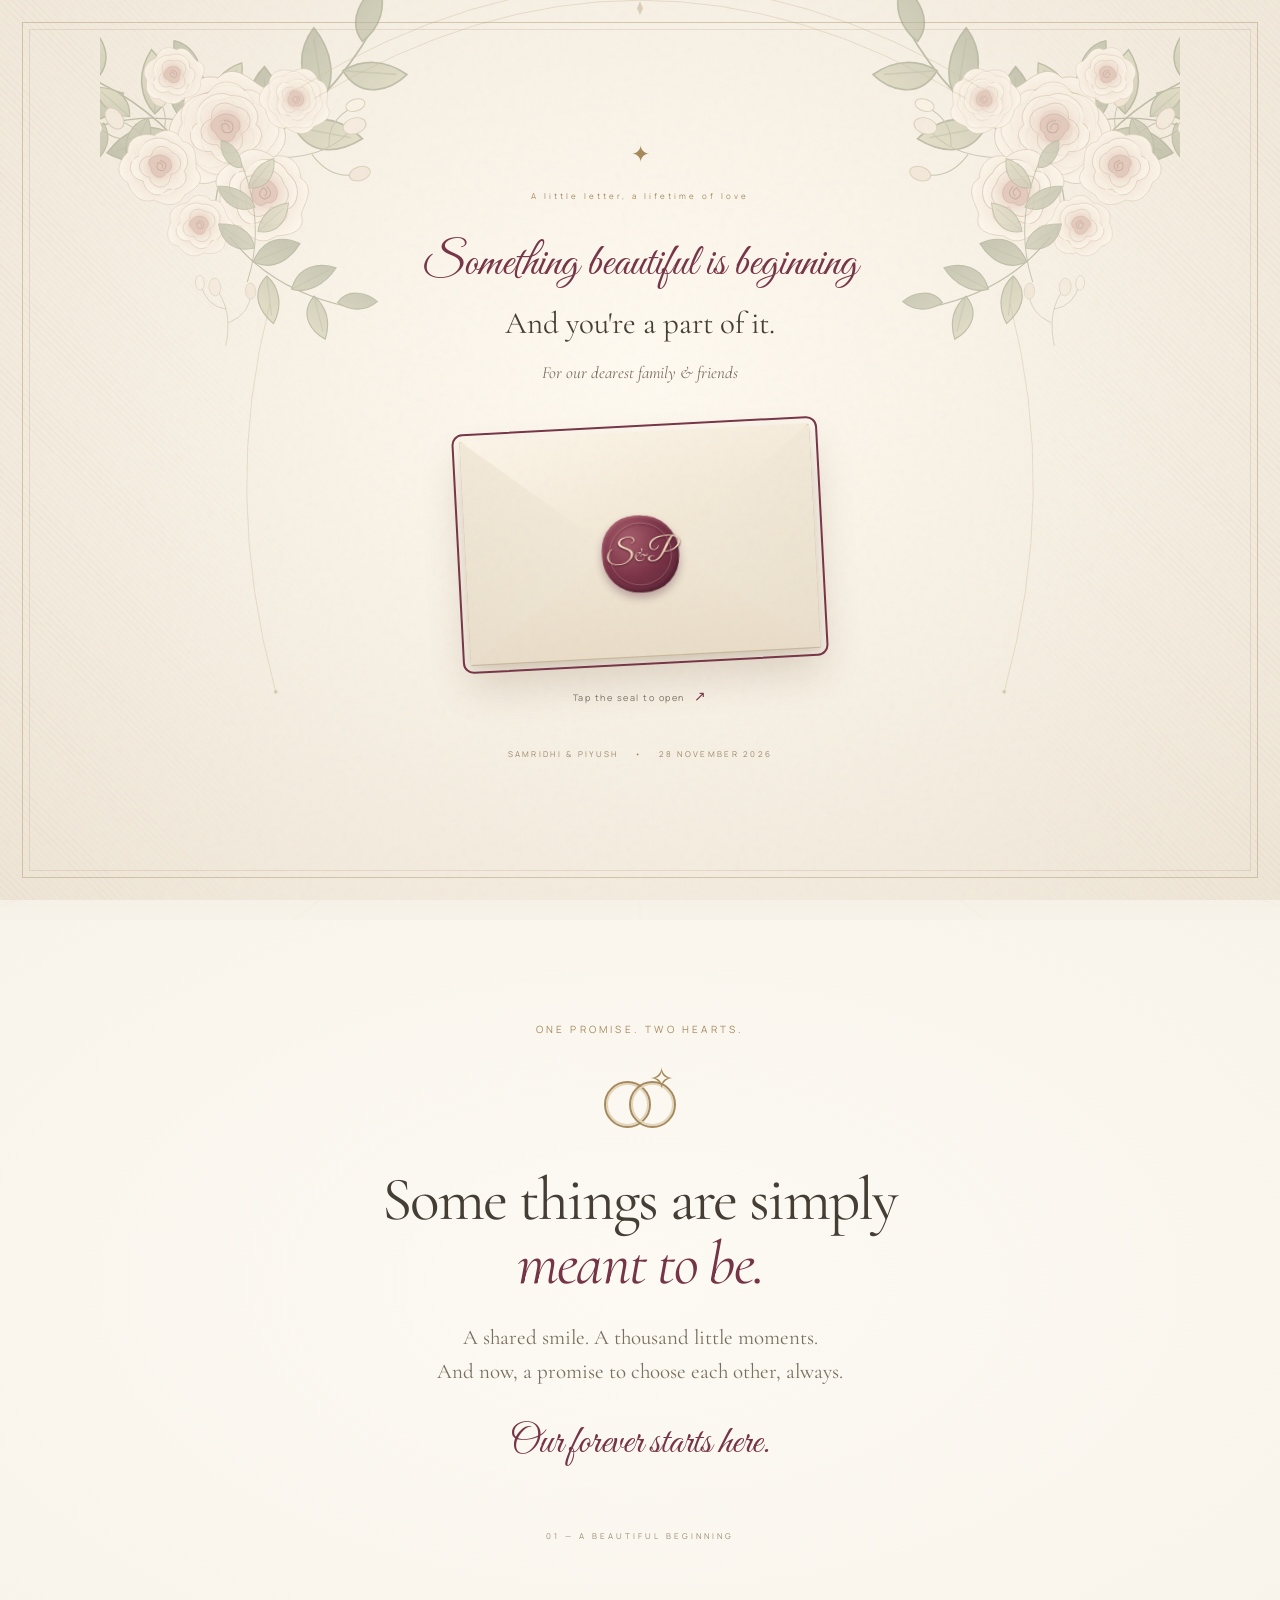
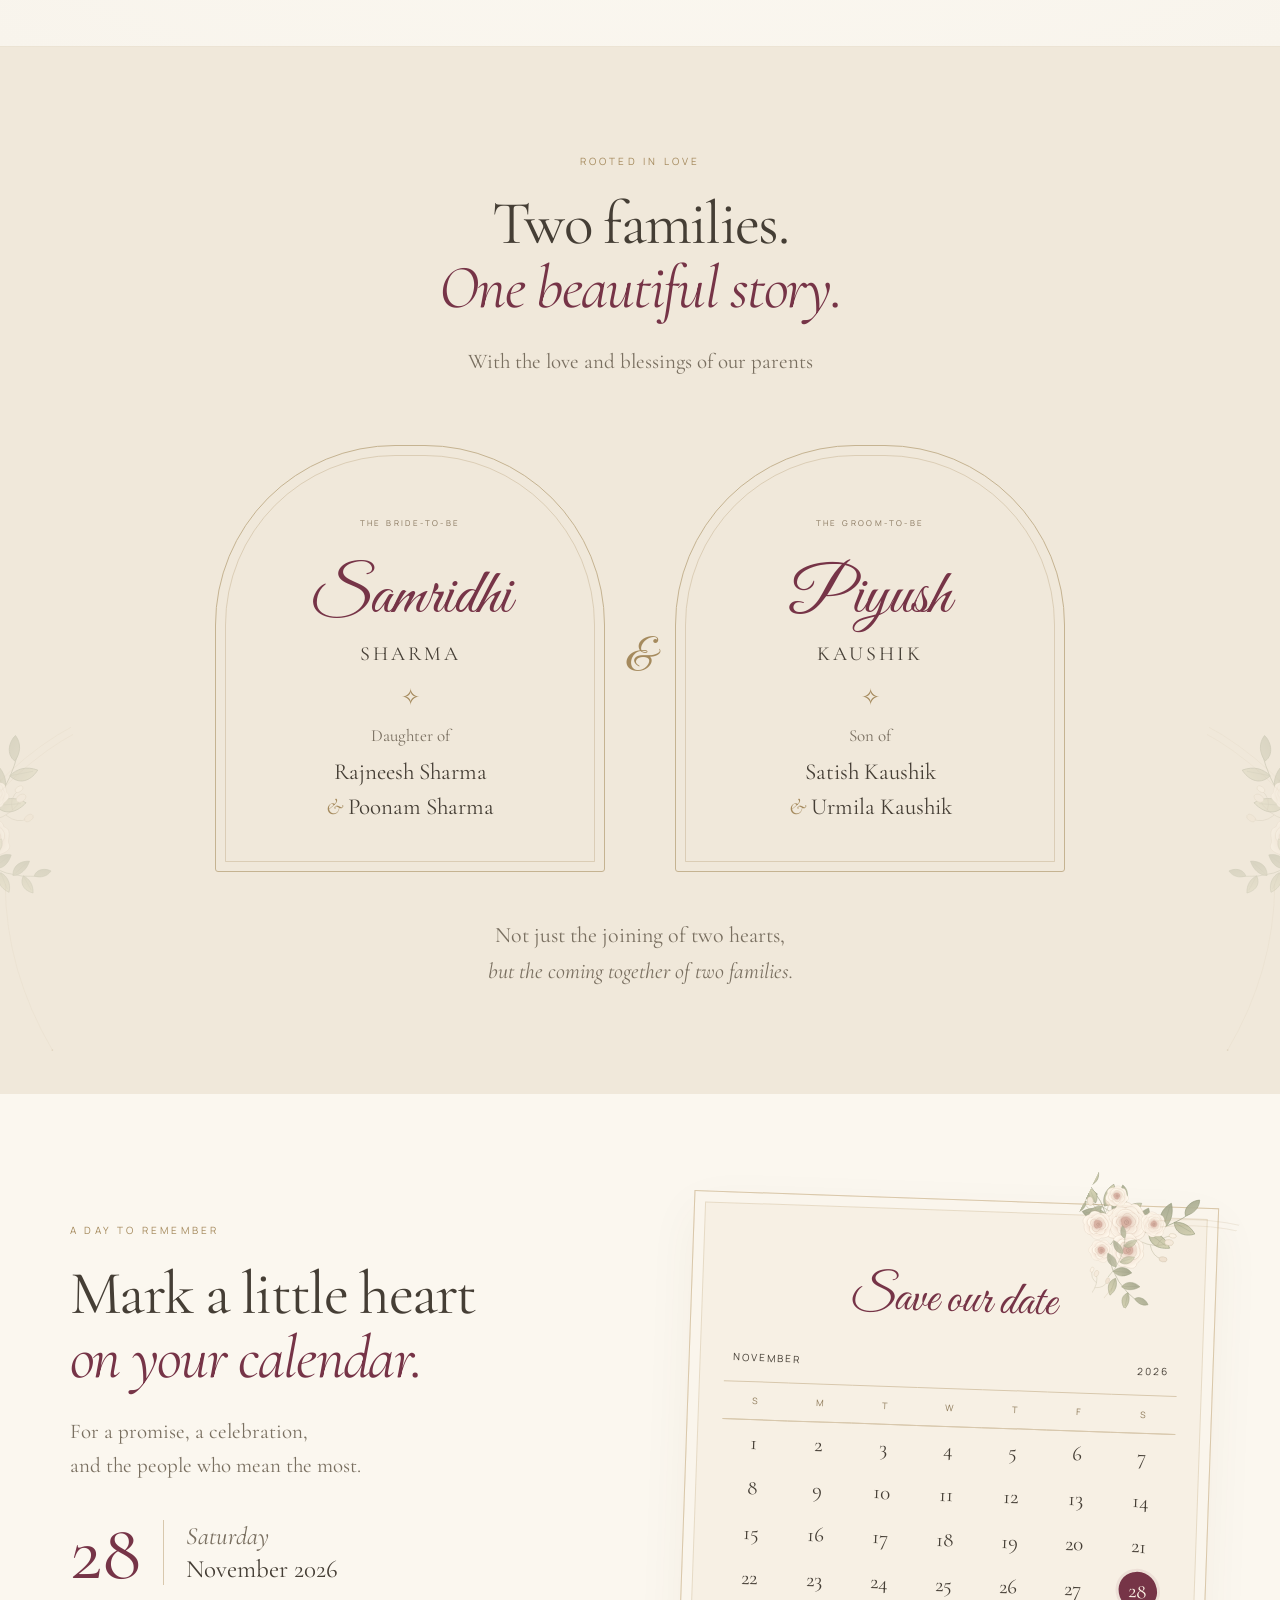
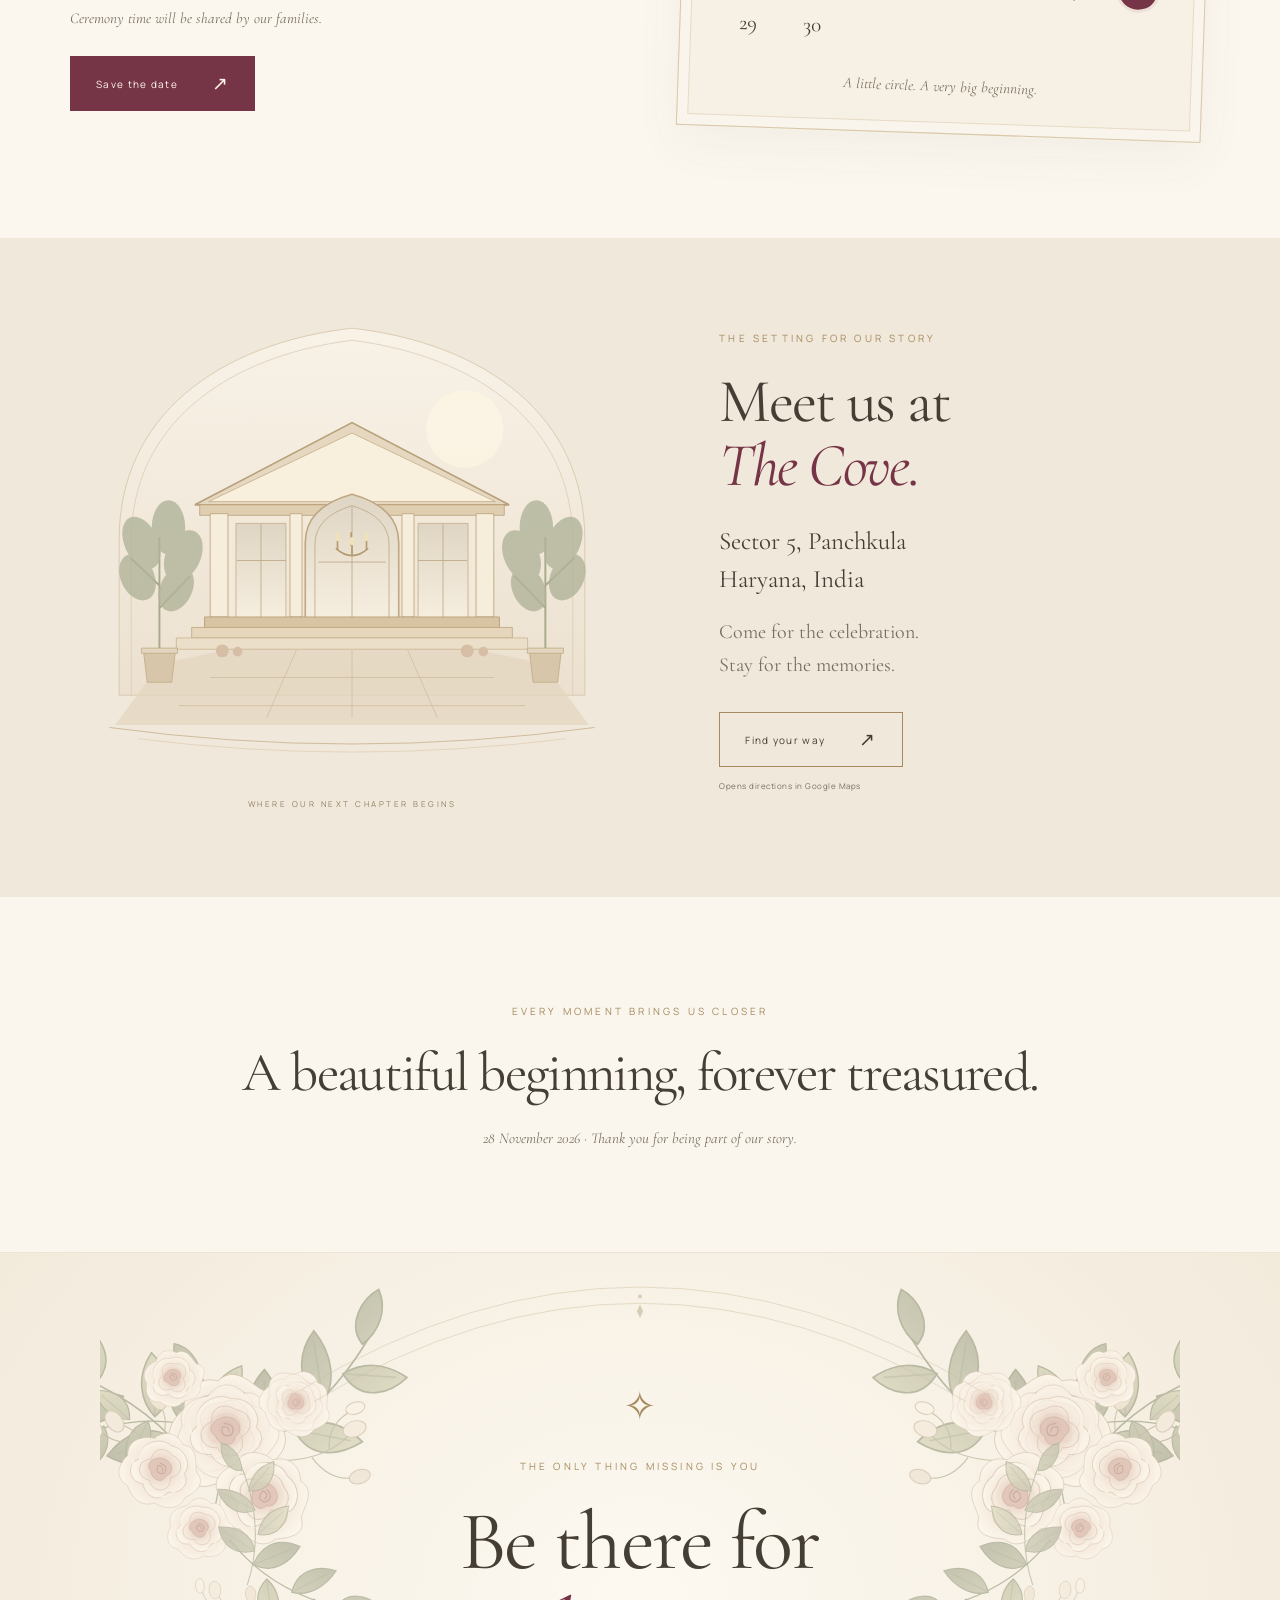
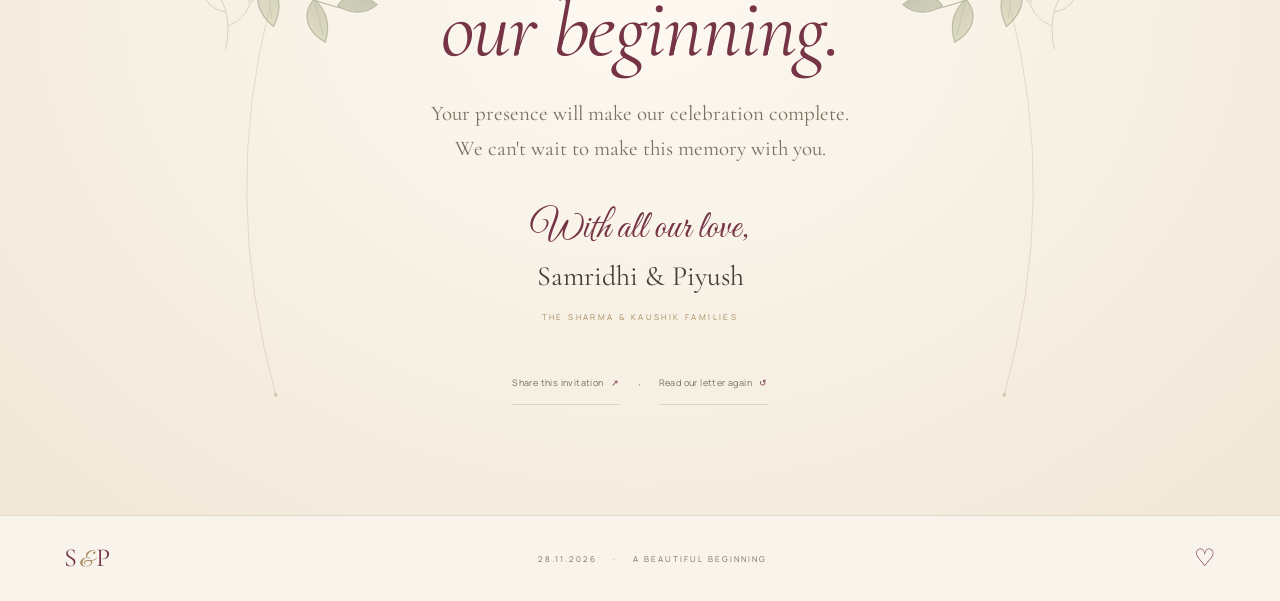
==== index.html @ 6a9bbb66 "Add files via upload" ====
<!doctype html>
<html lang="en">
<head>
  <meta charset="utf-8">
  <meta name="viewport" content="width=device-width, initial-scale=1, viewport-fit=cover">
  <meta name="theme-color" content="#f6f1e8">
  <meta name="description" content="A beautiful beginning. Join Samridhi Sharma and Piyush Kaushik for their engagement on 28 November 2026 at The Cove, Sector 5, Panchkula.">
  <meta property="og:title" content="Samridhi &amp; Piyush | A beautiful beginning">
  <meta property="og:description" content="Together with our families, you're invited to our engagement. 28 November 2026 · The Cove, Panchkula.">
  <meta property="og:type" content="website">
  <title>Samridhi &amp; Piyush — A beautiful beginning</title>
  <link rel="icon" href="assets/monogram.svg" type="image/svg+xml">
  <link rel="preload" href="assets/fonts/cormorant-regular.ttf" as="font" type="font/ttf" crossorigin>
  <link rel="preload" href="assets/fonts/great-vibes.ttf" as="font" type="font/ttf" crossorigin>
  <link rel="stylesheet" href="invitation.css">
  <script src="invitation.js" defer></script>
</head>
<body>
  <a class="skip-link" href="#celebration">Skip to the celebration details</a>

  <!-- Hidden until the script has installed the opening interaction. -->
  <section class="welcome" id="welcome" aria-labelledby="welcome-title" hidden>
    <div class="welcome-border" aria-hidden="true"></div>
    <img class="welcome-flowers" src="assets/florals.svg" alt="" aria-hidden="true">
    <div class="welcome-top"><span class="tiny-star" aria-hidden="true">✦</span><p class="eyebrow">A little letter, a lifetime of love</p></div>
    <div class="welcome-copy">
      <p class="script welcome-script">Something beautiful is beginning</p>
      <h1 id="welcome-title">And you're a part of it.</h1>
      <p class="guest" id="guest">For our dearest family &amp; friends</p>
    </div>
    <button class="envelope" id="open-invitation" aria-label="Break the seal and open Samridhi and Piyush's engagement invitation">
      <span class="envelope-lining" aria-hidden="true"></span>
      <span class="letter" aria-hidden="true"><span class="letter-monogram">S <i>&amp;</i> P</span><span>A BEAUTIFUL BEGINNING</span></span>
      <span class="envelope-fold fold-left" aria-hidden="true"></span>
      <span class="envelope-fold fold-right" aria-hidden="true"></span>
      <span class="envelope-fold fold-bottom" aria-hidden="true"></span>
      <span class="envelope-flap" aria-hidden="true"></span>
      <span class="wax" aria-hidden="true"><span>S<i>&amp;</i>P</span></span>
    </button>
    <p class="open-prompt">Tap the seal to open <span aria-hidden="true">↗</span></p>
    <p class="welcome-bottom">SAMRIDHI &amp; PIYUSH <span>•</span> 28 NOVEMBER 2026</p>
  </section>

  <div id="page">
    <header class="header">
      <a class="monogram" href="#beginning" aria-label="Samridhi and Piyush, back to the beginning">S<span>&amp;</span>P</a>
      <nav aria-label="Invitation"><a href="#families">Our families</a><a href="#celebration">The celebration</a></nav>
      <button class="music-toggle" id="music-toggle" aria-pressed="false" aria-label="Play gentle instrumental music" hidden><span class="music-bars" aria-hidden="true"><i></i><i></i><i></i><i></i></span><span id="music-label">Sound off</span></button>
    </header>

    <main>
      <section class="hero" id="beginning" aria-labelledby="names">
        <div class="hero-art" aria-hidden="true"><img src="assets/courtyard.svg" alt=""><div class="hero-light"></div></div>
        <img class="hero-florals" src="assets/florals.svg" alt="" aria-hidden="true">
        <div class="petals" aria-hidden="true"><i></i><i></i><i></i><i></i><i></i><i></i><i></i><i></i></div>
        <div class="hero-content">
          <p class="eyebrow hero-eyebrow">WITH LOVE. WITH BLESSINGS. WITH YOU.</p>
          <div class="hero-ornament" aria-hidden="true"><span></span>✧<span></span></div>
          <p class="hero-intro">Together with our families,<br>we invite you to celebrate our engagement</p>
          <h1 class="names script" id="names" tabindex="-1"><span>Samridhi</span><i>&amp;</i><span>Piyush</span></h1>
          <p class="hero-promise">The beginning of our always.</p>
          <div class="hero-date"><span>28</span><div>NOVEMBER<br><strong>2026</strong></div></div>
          <p class="hero-location">THE COVE · PANCHKULA</p>
        </div>
        <a class="scroll-cue" href="#our-promise"><span>LET THE STORY UNFOLD</span><i aria-hidden="true">↓</i></a>
        <span class="hero-side-note" aria-hidden="true">AN ENGAGEMENT CELEBRATION</span>
      </section>

      <section class="promise section-pad" id="our-promise" aria-labelledby="promise-title">
        <div class="reveal">
          <p class="eyebrow">ONE PROMISE. TWO HEARTS.</p>
          <div class="rings" aria-hidden="true"><span></span><span></span><i>✧</i></div>
          <h2 id="promise-title">Some things are simply<br><em>meant to be.</em></h2>
          <p class="body-copy">A shared smile. A thousand little moments.<br class="desktop-break"> And now, a promise to choose each other, always.</p>
          <p class="script promise-signature">Our forever starts here.</p>
        </div>
        <span class="section-number" aria-hidden="true">01 — A BEAUTIFUL BEGINNING</span>
      </section>

      <section class="families section-pad" id="families" aria-labelledby="families-title">
        <div class="section-heading reveal"><p class="eyebrow">ROOTED IN LOVE</p><h2 id="families-title">Two families.<br><em>One beautiful story.</em></h2><p class="body-copy">With the love and blessings of our parents</p></div>
        <div class="family-grid">
          <article class="family-card reveal">
            <div class="family-arch" aria-hidden="true"></div>
            <span class="family-caption">THE BRIDE-TO-BE</span>
            <h3><span class="script">Samridhi</span>Sharma</h3>
            <div class="small-ornament" aria-hidden="true">✧</div>
            <p>Daughter of</p>
            <p class="parents">Rajneesh Sharma<br><span>&amp;</span> Poonam Sharma</p>
          </article>
          <div class="family-join script" aria-hidden="true">&amp;</div>
          <article class="family-card reveal">
            <div class="family-arch" aria-hidden="true"></div>
            <span class="family-caption">THE GROOM-TO-BE</span>
            <h3><span class="script">Piyush</span>Kaushik</h3>
            <div class="small-ornament" aria-hidden="true">✧</div>
            <p>Son of</p>
            <p class="parents">Satish Kaushik<br><span>&amp;</span> Urmila Kaushik</p>
          </article>
        </div>
        <p class="family-note reveal">Not just the joining of two hearts,<br><em>but the coming together of two families.</em></p>
      </section>

      <section class="date-section section-pad" id="celebration" aria-labelledby="celebration-title">
        <div class="date-layout">
          <div class="date-copy reveal">
            <p class="eyebrow">A DAY TO REMEMBER</p>
            <h2 id="celebration-title">Mark a little heart<br><em>on your calendar.</em></h2>
            <p class="body-copy">For a promise, a celebration,<br>and the people who mean the most.</p>
            <div class="event-date"><span class="event-day">28</span><div><p>Saturday</p><p>November 2026</p></div></div>
            <p class="time-note">Ceremony time will be shared by our families.</p>
            <a class="button button-dark" href="engagement.ics" download="Samridhi-and-Piyush.ics">Save the date <span aria-hidden="true">↗</span></a>
          </div>
          <div class="calendar-card reveal">
            <div class="calendar-flower" aria-hidden="true"></div>
            <p class="script">Save our date</p>
            <div class="calendar-month"><span>NOVEMBER</span><span>2026</span></div>
            <table class="calendar" aria-label="November 2026. Saturday the 28th is our engagement day.">
              <thead><tr><th scope="col" abbr="Sunday">S</th><th scope="col" abbr="Monday">M</th><th scope="col" abbr="Tuesday">T</th><th scope="col" abbr="Wednesday">W</th><th scope="col" abbr="Thursday">T</th><th scope="col" abbr="Friday">F</th><th scope="col" abbr="Saturday">S</th></tr></thead>
              <tbody>
                <tr><td>1</td><td>2</td><td>3</td><td>4</td><td>5</td><td>6</td><td>7</td></tr>
                <tr><td>8</td><td>9</td><td>10</td><td>11</td><td>12</td><td>13</td><td>14</td></tr>
                <tr><td>15</td><td>16</td><td>17</td><td>18</td><td>19</td><td>20</td><td>21</td></tr>
                <tr><td>22</td><td>23</td><td>24</td><td>25</td><td>26</td><td>27</td><td class="our-day"><span aria-label="28, our engagement">28</span></td></tr>
                <tr><td>29</td><td>30</td><td></td><td></td><td></td><td></td><td></td></tr>
              </tbody>
            </table>
            <p class="calendar-foot">A little circle. A very big beginning.</p>
          </div>
        </div>
      </section>

      <section class="venue-section section-pad" id="venue" aria-labelledby="venue-title">
        <div class="venue-illustration reveal"><img src="assets/venue.svg" alt="Original decorative illustration of a celebration pavilion, not a photograph of The Cove" width="700" height="600" loading="lazy"><span aria-hidden="true">WHERE OUR NEXT CHAPTER BEGINS</span></div>
        <div class="venue-copy reveal"><p class="eyebrow">THE SETTING FOR OUR STORY</p><h2 id="venue-title">Meet us at<br><em>The Cove.</em></h2><p class="venue-address">Sector 5, Panchkula<br>Haryana, India</p><p class="body-copy">Come for the celebration.<br>Stay for the memories.</p><a class="button button-outline" href="https://maps.app.goo.gl/BYGhpzSYVJ5wRxBEA" target="_blank" rel="noopener noreferrer">Find your way <span aria-hidden="true">↗</span></a><p class="map-note">Opens directions in Google Maps</p></div>
      </section>

      <section class="countdown-section section-pad" aria-labelledby="countdown-title">
        <div class="reveal"><p class="eyebrow">EVERY MOMENT BRINGS US CLOSER</p><h2 id="countdown-title">Counting down to <em>always.</em></h2>
          <div class="countdown" id="countdown" aria-label="Countdown to the start of our engagement day in India" hidden><div><strong id="days">00</strong><span>DAYS</span></div><i aria-hidden="true">:</i><div><strong id="hours">00</strong><span>HOURS</span></div><i aria-hidden="true">:</i><div><strong id="minutes">00</strong><span>MINUTES</span></div><i aria-hidden="true">:</i><div><strong id="seconds">00</strong><span>SECONDS</span></div></div>
          <p class="countdown-note" id="countdown-note">28 November 2026 · A date close to our hearts</p>
        </div>
      </section>

      <section class="closing section-pad" aria-labelledby="closing-title">
        <img src="assets/florals.svg" class="closing-florals" alt="" aria-hidden="true" loading="lazy">
        <div class="closing-content reveal"><span class="closing-star" aria-hidden="true">✧</span><p class="eyebrow">THE ONLY THING MISSING IS YOU</p><h2 id="closing-title">Be there for<br><em>our beginning.</em></h2><p class="body-copy">Your presence will make our celebration complete.<br>We can't wait to make this memory with you.</p><p class="script closing-signature">With all our love,</p><p class="closing-names">Samridhi &amp; Piyush</p><p class="closing-families">THE SHARMA &amp; KAUSHIK FAMILIES</p><div class="closing-actions" hidden id="closing-actions"><button class="text-button" id="share">Share this invitation <span aria-hidden="true">↗</span></button><span aria-hidden="true">·</span><button class="text-button" id="replay">Read our letter again <span aria-hidden="true">↺</span></button></div></div>
      </section>
    </main>
    <footer><a class="monogram" href="#beginning" aria-label="Back to the beginning">S<span>&amp;</span>P</a><p>28.11.2026 <span>·</span> A BEAUTIFUL BEGINNING</p><span class="footer-heart" aria-label="Made with love">♡</span></footer>
  </div>
  <div class="toast" id="toast" role="status" aria-live="polite"></div>
  <dialog class="share-dialog" id="share-dialog" aria-labelledby="share-title"><button id="close-share" class="dialog-close" aria-label="Close share dialog">×</button><p class="eyebrow">PASS A LITTLE LOVE ALONG</p><h2 id="share-title">Share our beginning.</h2><p>Copy this invitation's link to share with family and friends.</p><label for="share-url">Invitation link</label><input id="share-url" type="text" readonly><button class="button button-dark" id="copy-link">Copy link <span aria-hidden="true">↗</span></button><p class="share-feedback" id="share-feedback" role="status"></p></dialog>
</body>
</html>
---- invitation.css ----
@font-face{font-family:Cormorant;src:url("assets/fonts/cormorant-regular.ttf") format("truetype");font-weight:400;font-style:normal;font-display:swap}
@font-face{font-family:Cormorant;src:url("assets/fonts/cormorant-italic.ttf") format("truetype");font-weight:400;font-style:italic;font-display:swap}
@font-face{font-family:"Great Vibes";src:url("assets/fonts/great-vibes.ttf") format("truetype");font-weight:400;font-display:swap}
@font-face{font-family:Manrope;src:url("assets/fonts/manrope.ttf") format("truetype");font-weight:400;font-display:swap}
:root{--paper:#f8f4ec;--cream:#f0e8da;--ink:#453e35;--muted:#796f60;--gold:#a58a5d;--line:#d8c8ad;--wine:#763447;--serif:Cormorant,Georgia,serif;--sans:Manrope,Arial,sans-serif;--script:"Great Vibes","Brush Script MT",cursive}
*{box-sizing:border-box}
html{scroll-behavior:smooth;scroll-padding-top:90px}
body{margin:0;color:var(--ink);background:var(--paper);font-family:var(--serif);-webkit-font-smoothing:antialiased}
body::after{content:"";pointer-events:none;position:fixed;z-index:150;inset:0;opacity:.1;background-image:url("data:image/svg+xml,%3Csvg xmlns='http://www.w3.org/2000/svg' viewBox='0 0 160 160'%3E%3Cfilter id='n'%3E%3CfeTurbulence type='fractalNoise' baseFrequency='.8' numOctaves='3' stitchTiles='stitch'/%3E%3C/filter%3E%3Cpath fill='%23786b54' filter='url(%23n)' opacity='.35' d='M0 0h160v160H0z'/%3E%3C/svg%3E")}
[hidden]{display:none!important}
button,a{-webkit-tap-highlight-color:transparent}
button,input{font:inherit}
button{cursor:pointer}
a{color:inherit;text-decoration:none}
button:focus-visible,a:focus-visible,input:focus-visible{outline:2px solid var(--wine);outline-offset:6px}
button:disabled{cursor:wait}
::selection{color:#fff;background:var(--wine)}
.script{font-family:var(--script);font-weight:400}
.eyebrow{font-family:var(--sans);font-size:10px;letter-spacing:3.2px;line-height:1.8;color:var(--gold);font-weight:400}
h1,h2,h3,p{margin:0}
h2{font-weight:400;font-size:clamp(43px,4.8vw,68px);line-height:1.04;letter-spacing:-1.7px}
h2 em{font-weight:400;color:var(--wine)}
.body-copy{font-size:21px;line-height:1.65;color:var(--muted);margin-top:25px}
.section-pad{padding:105px max(28px,calc((100vw - 1140px)/2))}
.section-heading{text-align:center}
.section-heading .eyebrow{margin-bottom:22px}
.skip-link{position:fixed;top:12px;left:16px;z-index:210;padding:14px 20px;background:var(--paper);transform:translateY(-160%);font-family:var(--sans);font-size:13px}
.skip-link:focus{transform:none}
.header{position:absolute;z-index:10;top:0;left:0;width:100%;display:flex;align-items:center;justify-content:space-between;padding:24px 5%;height:94px;border-bottom:1px solid #b9a78026}
.monogram{font-family:var(--serif);font-size:32px;color:var(--wine);white-space:nowrap;line-height:1}
.monogram span{font-family:var(--script);font-size:27px;padding:0 3px;color:var(--gold)}
.header nav{display:flex;gap:34px;font-family:var(--sans);font-size:10px;letter-spacing:1px}
.header nav a{padding:12px 0;transition:color .2s}
.header nav a:hover{color:var(--wine)}
.music-toggle{display:flex;gap:11px;align-items:center;border:1px solid #b6a17b70;border-radius:40px;background:#fbf7ed99;color:var(--ink);padding:12px 16px;font-family:var(--sans);font-size:10px;min-height:44px}
.music-bars{display:flex;align-items:center;gap:3px;height:15px}
.music-bars i{display:block;width:2px;height:5px;background:var(--wine)}
.music-bars i:nth-child(2){height:13px}.music-bars i:nth-child(3){height:9px}.music-bars i:nth-child(4){height:6px}
.music-toggle[aria-pressed=true] .music-bars i{animation:music-bars 1s ease-in-out infinite alternate}
.music-toggle[aria-pressed=true] .music-bars i:nth-child(2){animation-delay:-.4s}.music-toggle[aria-pressed=true] .music-bars i:nth-child(3){animation-delay:-.7s}
.hero{position:relative;isolation:isolate;min-height:920px;height:100svh;overflow:hidden;display:flex;flex-direction:column;align-items:center;justify-content:center;text-align:center;padding:145px 24px 125px;background:#f4ecdf}
.hero-art{position:absolute;inset:0;z-index:-3;will-change:transform;transform:translateY(var(--parallax,0px)) scale(1.04)}
.hero-art>img{width:100%;height:100%;object-fit:cover;object-position:center 48%;opacity:.75}
.hero-light{position:absolute;inset:0;background:radial-gradient(ellipse at 50% 42%,#fcf8ee55 0,transparent 55%),linear-gradient(0deg,#f8f4ec 0,transparent 20%,transparent 85%,#f8f4ec88)}
.hero-florals{position:absolute;z-index:-1;top:105px;left:50%;width:min(1120px,104%);transform:translateX(-50%);pointer-events:none;opacity:.9}
.hero-content{position:relative;z-index:1;width:100%;max-width:620px}
.hero-eyebrow{font-size:9px;letter-spacing:3.7px}
.hero-ornament{display:flex;align-items:center;justify-content:center;gap:16px;margin:22px auto 20px;color:var(--gold);font-size:25px}
.hero-ornament span{width:49px;height:1px;background:linear-gradient(90deg,transparent,var(--gold))}
.hero-ornament span:last-child{transform:rotate(180deg)}
.hero-intro{font-size:20px;line-height:1.5;color:#72634f}
.names{display:flex;flex-direction:column;align-items:center;font-size:clamp(90px,8vw,124px);line-height:.98;color:var(--wine);margin:38px 0 21px;text-shadow:0 2px 15px #fff9e9}
.names span{padding:0 15px}
.names:focus,#celebration-title:focus{outline:none}
.names i{font-family:var(--serif);font-style:italic;font-size:.4em;color:var(--gold);line-height:1;margin:4px 0 8px}
.hero-promise{font-size:22px;font-style:italic;color:#6e6557}
.hero-date{display:flex;align-items:center;justify-content:center;gap:15px;margin-top:28px}
.hero-date>span{font-size:57px;line-height:1;border-right:1px solid #b39c76;padding-right:15px}
.hero-date>div{font-family:var(--sans);font-size:10px;line-height:1.8;letter-spacing:2.7px;text-align:left}
.hero-date strong{font-weight:400;letter-spacing:5px}
.hero-location{font-family:var(--sans);font-size:9px;letter-spacing:3.2px;margin-top:20px;color:#7d705c}
.scroll-cue{position:absolute;bottom:33px;left:50%;transform:translateX(-50%);display:flex;flex-direction:column;align-items:center;gap:13px;white-space:nowrap;padding:8px 20px}
.scroll-cue span{font-family:var(--sans);font-size:8px;letter-spacing:3px}
.scroll-cue i{font-style:normal;font-size:21px;color:var(--gold);animation:drift-down 2s ease-in-out infinite}
.hero-side-note{position:absolute;left:31px;top:50%;writing-mode:vertical-rl;transform:rotate(180deg);font-family:var(--sans);font-size:8px;letter-spacing:4px;color:#96846a}
.petals{position:absolute;inset:0;pointer-events:none;z-index:2;overflow:hidden}
.petals i{position:absolute;width:10px;height:17px;background:linear-gradient(140deg,#f7e8d0,#d2a99677);border-radius:80% 0 80% 20%;left:12%;top:-25px;animation:petal-fall 17s linear infinite;opacity:0}
.petals i:nth-child(2){left:27%;animation-delay:-9s;animation-duration:21s;transform:scale(.6)}
.petals i:nth-child(3){left:45%;animation-delay:-14s;animation-duration:23s}
.petals i:nth-child(4){left:69%;animation-delay:-5s;animation-duration:18s}
.petals i:nth-child(5){left:87%;animation-delay:-12s;animation-duration:22s}
.petals i:nth-child(6){left:6%;animation-delay:-7s;animation-duration:24s}
.petals i:nth-child(7){left:78%;animation-delay:-18s;animation-duration:26s}
.petals i:nth-child(8){left:56%;animation-delay:-3s;animation-duration:20s}
.promise{position:relative;text-align:center;padding-top:100px;padding-bottom:105px;background:radial-gradient(ellipse at center,#fdfaf3,var(--paper));border-bottom:1px solid #d8c8ad66}
.promise .eyebrow{margin-bottom:31px}
.rings{position:relative;width:90px;height:70px;margin:0 auto 29px}
.rings span{position:absolute;width:47px;height:47px;border:2px solid var(--gold);border-radius:50%;left:9px;top:12px;box-shadow:inset 0 0 0 2px #e4d6bd}
.rings span:nth-child(2){left:34px}
.rings i{font-style:normal;font-size:30px;position:absolute;top:-8px;right:11px;color:var(--gold)}
.promise-signature{font-size:40px;color:var(--wine);margin-top:28px}
.section-number{display:block;font-family:var(--sans);font-size:8px;letter-spacing:3px;color:#9c8d75;margin-top:62px}
.families{background:var(--cream);position:relative;overflow:hidden}
.families::before,.families::after{content:"";position:absolute;top:65%;width:180px;height:350px;background:url("assets/florals.svg") no-repeat 0 0/480px;opacity:.35;pointer-events:none}
.families::before{left:-65px;transform:rotate(-15deg)}.families::after{right:-65px;transform:scaleX(-1) rotate(-15deg)}
.family-grid{display:grid;grid-template-columns:1fr 70px 1fr;align-items:center;max-width:850px;margin:66px auto 0}
.family-card{position:relative;text-align:center;padding:66px 18px 48px;min-height:420px}
.family-arch{position:absolute;inset:0;border:1px solid #c5b391;border-radius:180px 180px 3px 3px;pointer-events:none}
.family-arch::after{content:"";position:absolute;inset:9px;border:1px solid #c9b79688;border-radius:170px 170px 0 0}
.family-caption{font-family:var(--sans);font-size:8px;letter-spacing:2.4px;color:#87765d}
.family-card h3{font-size:20px;letter-spacing:3px;font-weight:400;text-transform:uppercase;margin-top:28px;line-height:1.7}
.family-card h3 .script{display:block;text-transform:none;letter-spacing:0;font-size:65px;line-height:1.2;color:var(--wine)}
.small-ornament{font-size:23px;color:var(--gold);margin:13px 0}
.family-card>p{font-size:17px;color:var(--muted)}
.family-card .parents{font-size:23px;line-height:1.5;color:var(--ink);margin-top:9px}
.parents span{color:var(--gold);font-style:italic}
.family-join{text-align:center;font-size:46px;color:var(--gold)}
.family-note{text-align:center;font-size:22px;color:var(--muted);line-height:1.6;margin:46px auto 0}
.date-section{background:#fbf7ef}
.date-layout{display:grid;grid-template-columns:1fr 1fr;gap:90px;align-items:center}
.date-copy .eyebrow{margin-bottom:23px}
.event-date{display:flex;align-items:center;gap:22px;margin-top:29px}
.event-day{font-size:80px;line-height:1;color:var(--wine)}
.event-date>div{border-left:1px solid var(--line);padding-left:22px;font-size:25px;line-height:1.3}
.event-date>div p:first-child{font-style:italic;color:var(--muted)}
.time-note{font-size:15px;font-style:italic;color:var(--muted);margin-top:14px;line-height:1.5}
.button{display:inline-flex;justify-content:space-between;align-items:center;gap:34px;min-height:53px;padding:17px 25px;border:1px solid transparent;font-family:var(--sans);font-size:10px;letter-spacing:1.3px;transition:background .25s,transform .25s,color .25s}
.button span{font-size:19px;line-height:1}
.button:hover{transform:translateY(-3px)}
.button-dark{background:var(--wine);color:#fff6e8}
.button-dark:hover{background:#5b2536}
.date-copy .button{margin-top:27px}
.button-outline{border-color:var(--gold);color:var(--ink);background:transparent}
.button-outline:hover{background:var(--cream)}
.calendar-card{position:relative;padding:50px 35px 38px;background:#f7f0e4;box-shadow:0 18px 50px #5d48210d,inset 0 0 0 10px #faf5ec,inset 0 0 0 11px #d3c0a077;border:1px solid #d9c7a9;transform:rotate(2deg)}
.calendar-card>.script{font-size:48px;text-align:center;color:var(--wine);padding-top:20px}
.calendar-flower{position:absolute;width:150px;height:140px;top:-35px;right:-6px;background:url("assets/florals.svg") no-repeat 0 0/400px;transform:rotate(24deg);pointer-events:none}
.calendar-month{display:flex;justify-content:space-between;padding:27px 8px 17px;font-family:var(--sans);font-size:10px;letter-spacing:2px}
.calendar{width:100%;table-layout:fixed;border-collapse:collapse;text-align:center}
.calendar thead{border-top:1px solid var(--line);border-bottom:1px solid var(--line)}
.calendar th{padding:12px 0;font-family:var(--sans);font-size:9px;color:#8e7a59;font-weight:400}
.calendar td{height:45px;font-size:21px;padding:0}
.our-day{position:relative;color:#fff6e8}
.our-day span{position:relative;z-index:1;display:inline-flex;align-items:center;justify-content:center;width:39px;height:39px}
.our-day::before{content:"";position:absolute;width:38px;height:38px;background:var(--wine);top:50%;left:50%;transform:translate(-50%,-50%) rotate(-12deg);border-radius:46% 52% 45% 51%;box-shadow:0 0 0 3px #76344715}
.calendar-foot{text-align:center;font-size:15px;font-style:italic;color:var(--muted);margin-top:25px}
.venue-section{display:grid;grid-template-columns:1.15fr 1fr;align-items:center;gap:85px;background:var(--cream);padding-top:70px;padding-bottom:85px}
.venue-illustration{text-align:center}
.venue-illustration img{display:block;width:100%;height:auto}
.venue-illustration>span{font-family:var(--sans);font-size:8px;letter-spacing:2.5px;color:#928065}
.venue-copy .eyebrow{margin-bottom:23px}
.venue-address{font-size:25px;line-height:1.5;margin-top:25px}
.venue-copy .body-copy{font-size:20px;margin-top:18px}
.venue-copy .button{margin-top:30px}
.map-note{font-family:var(--sans);font-size:8px;letter-spacing:.5px;color:var(--muted);margin-top:13px}
.countdown-section{text-align:center;background:#faf6ee;border-bottom:1px solid #d8c8ad66}
.countdown-section .eyebrow{margin-bottom:24px}
.countdown-section h2{font-size:clamp(40px,4.3vw,60px)}
.countdown{display:flex;gap:26px;justify-content:center;align-items:center;margin-top:42px}
.countdown>div{min-width:88px}
.countdown strong{display:block;font-size:66px;font-weight:400;font-variant-numeric:tabular-nums;line-height:1.15;color:var(--wine)}
.countdown>div>span{display:block;font-family:var(--sans);font-size:8px;letter-spacing:2px;margin-top:10px;color:#968365}
.countdown>i{font-size:30px;font-style:normal;color:#c2ae8c;margin-bottom:15px}
.countdown-note{font-size:15px;color:var(--muted);font-style:italic;margin-top:28px}
.closing{position:relative;isolation:isolate;overflow:hidden;text-align:center;padding-top:130px;padding-bottom:110px;min-height:790px;display:flex;align-items:center;justify-content:center;background:radial-gradient(ellipse at 50% 40%,#fdf9f1,#f0e7d7)}
.closing-florals{position:absolute;width:1080px;max-width:none;top:10px;left:50%;transform:translateX(-50%);z-index:-1;opacity:.65}
.closing-content{max-width:660px}
.closing-star{font-size:40px;display:block;color:var(--gold);margin-bottom:26px}
.closing .eyebrow{margin-bottom:24px}
.closing h2{font-size:clamp(55px,6.5vw,88px)}
.closing .body-copy{font-size:21px}
.closing-signature{font-size:38px;color:var(--wine);margin-top:38px}
.closing-names{font-size:28px;margin-top:7px}
.closing-families{font-family:var(--sans);font-size:8px;letter-spacing:2.4px;color:var(--gold);margin-top:18px}
.closing-actions{display:flex;justify-content:center;gap:18px;align-items:center;margin-top:39px;color:var(--gold)}
.text-button{border:0;border-bottom:1px solid #b39c7655;background:none;color:var(--muted);padding:10px 0;font-family:var(--sans);font-size:9px;letter-spacing:.4px;min-height:44px}
.text-button span{color:var(--wine);margin-left:5px}
.text-button:hover{color:var(--wine);border-color:var(--wine)}
footer{display:flex;align-items:center;justify-content:space-between;padding:28px 5%;border-top:1px solid #d8c8ad99;background:var(--paper)}
footer .monogram{font-size:26px}footer .monogram span{font-size:22px}
footer p{font-family:var(--sans);font-size:8px;letter-spacing:2px;color:var(--muted)}
footer p span{padding:0 12px;color:var(--gold)}
.footer-heart{color:var(--wine);font-size:24px}
.enhanced .reveal{opacity:0;transform:translateY(25px);transition:opacity 1s ease,transform 1s cubic-bezier(.2,.65,.25,1)}
.enhanced .reveal.visible{opacity:1;transform:none}
.enhanced .calendar-card.visible{transform:rotate(2deg)}
.enhanced .family-card:last-child{transition-delay:.13s}
body.sealed{overflow:hidden}
.welcome{position:fixed;z-index:100;inset:0;background:radial-gradient(ellipse at 50% 40%,#fffaf1,#eee5d6);display:flex;flex-direction:column;align-items:center;justify-content:center;padding:45px 24px;overflow:hidden;text-align:center;transition:opacity 1.1s ease,visibility 1.1s}
.welcome::before{content:"";position:absolute;inset:0;opacity:.14;background-image:repeating-linear-gradient(45deg,transparent,transparent 4px,#d5c7b2 4px,#d5c7b2 5px);mask-image:linear-gradient(90deg,#000,transparent 25%,transparent 75%,#000);pointer-events:none}
.welcome-border{position:absolute;inset:22px;border:1px solid #b9a17b88;pointer-events:none}
.welcome-border::after{content:"";position:absolute;inset:6px;border:1px solid #b9a17b44}
.welcome-flowers{position:absolute;pointer-events:none;width:1080px;left:50%;top:-40px;transform:translateX(-50%);opacity:.6}
.welcome-top{position:relative;margin-bottom:32px}
.tiny-star{display:block;font-size:23px;color:var(--gold);margin-bottom:20px}
.welcome-top .eyebrow{font-size:8px;letter-spacing:3px}
.welcome-copy{position:relative}
.welcome-script{font-size:45px;color:var(--wine)}
.welcome h1{font-size:31px;font-weight:400;line-height:1.3;margin-top:11px}
.guest{font-size:17px;font-style:italic;color:var(--muted);margin-top:19px;max-width:600px;overflow-wrap:anywhere}
.envelope{position:relative;flex-shrink:0;width:350px;height:224px;margin-top:50px;background:#e4d8c3;border:0;border-radius:3px;box-shadow:0 21px 42px #674c2633,0 3px 4px #674c2612;perspective:1200px;isolation:isolate;transform:rotate(-3deg);transition:transform .5s}
.envelope:hover{transform:rotate(-1deg) translateY(-5px)}
.envelope-lining{position:absolute;inset:0;border:1px solid #c9b89c;background:repeating-linear-gradient(45deg,#e1d2b9,#e1d2b9 1px,#e7dbc6 1px,#e7dbc6 8px)}
.letter{position:absolute;inset:12px 16px 3px;background:#fff9ee;border:1px solid #c7af86;display:flex;flex-direction:column;justify-content:center;align-items:center;gap:17px;color:var(--gold);font-family:var(--sans);font-size:7px;letter-spacing:2px;z-index:1;transition:transform 1s .65s ease}
.letter::after{content:"";position:absolute;inset:8px;border:1px solid #cbb79380}
.letter-monogram{font-family:var(--serif);font-size:45px;color:var(--wine);letter-spacing:1px}
.letter-monogram i{font-family:var(--script);font-size:31px;color:var(--gold)}
.envelope-fold{position:absolute;inset:0;z-index:2;pointer-events:none}
.fold-left{background:linear-gradient(30deg,#e9decb,#fbf3e5);clip-path:polygon(0 0,56% 57%,0 100%)}
.fold-right{background:linear-gradient(-30deg,#e9decb,#fbf3e5);clip-path:polygon(100% 0,44% 57%,100% 100%)}
.fold-bottom{background:linear-gradient(0deg,#e9ddc8,#f9f1e2);clip-path:polygon(0 100%,50% 42%,100% 100%);border-bottom:1px solid #c9b89c}
.envelope-flap{position:absolute;inset:-1px 0 0;z-index:4;background:linear-gradient(165deg,#fcf5e8,#e6d8c0);clip-path:polygon(0 0,100% 0,50% 62%);transform-origin:top;transition:transform 1s .15s,filter 1s;filter:drop-shadow(0 3px 2px #7b603833);backface-visibility:visible}
.wax{position:absolute;z-index:5;left:50%;top:54%;transform:translate(-50%,-50%);width:77px;height:77px;display:grid;place-items:center;border-radius:44% 49% 46% 48%;background:radial-gradient(ellipse at 35% 30%,#a65c6a,#793246 50%,#572335);box-shadow:0 5px 9px #4d1f3855,inset 1px 2px 3px #c77b8580,inset -2px -3px 3px #42172680;transition:opacity .3s,transform .5s}
.wax::before{content:"";position:absolute;inset:7px;border-radius:50%;border:1px solid #d99b9a65;box-shadow:0 1px 1px #350d1b55,inset 0 1px 2px #350d1b55}
.wax>span{font-family:var(--script);font-size:30px;color:#f0d9ba;text-shadow:0 1px 2px #4b152c}
.wax i{font-family:var(--serif);font-size:19px}
.open-prompt{font-family:var(--sans);font-size:9px;letter-spacing:1.5px;color:var(--muted);margin-top:29px;position:relative}
.open-prompt span{color:var(--wine);font-size:14px;margin-left:6px}
.welcome-bottom{position:relative;font-family:var(--sans);font-size:8px;letter-spacing:2.3px;color:#9b886b;margin-top:43px}
.welcome-bottom span{padding:0 12px}
.welcome.opening .envelope{transform:rotate(0)}
.welcome.opening .wax{opacity:0;transform:translate(-50%,-50%) scale(1.3)}
.welcome.opening .envelope-flap{transform:rotateX(180deg);filter:none}
.welcome.opening .letter{transform:translateY(-100px)}
.welcome.departing{opacity:0;visibility:hidden;pointer-events:none}
.toast{position:fixed;z-index:200;left:50%;bottom:26px;transform:translate(-50%,20px);background:#513946;color:#fff4e6;border:1px solid #b49280;padding:15px 23px;font-family:var(--sans);font-size:12px;opacity:0;pointer-events:none;transition:opacity .3s,transform .3s;max-width:calc(100% - 32px);text-align:center;line-height:1.6}
.toast.show{opacity:1;transform:translate(-50%,0)}
.share-dialog{color:var(--ink);background:var(--paper);border:1px solid var(--line);padding:48px 32px 30px;max-width:450px;width:calc(100% - 32px);box-shadow:0 20px 80px #38272c33}
.share-dialog::backdrop{background:#392b3166;backdrop-filter:blur(4px)}
.share-dialog h2{font-size:38px;letter-spacing:-.8px;margin:18px 0}
.share-dialog>p:not(.eyebrow){font-size:18px;line-height:1.5;color:var(--muted)}
.share-dialog label{display:block;margin-top:22px;font-family:var(--sans);font-size:10px;color:var(--muted)}
.share-dialog input{width:100%;padding:12px;border:1px solid var(--line);background:#fffaf3;font-family:var(--sans);font-size:12px;color:var(--ink);margin:8px 0 20px}
.dialog-close{position:absolute;top:8px;right:8px;border:0;background:none;font-size:26px;color:var(--wine);width:44px;height:44px}
.share-dialog .share-feedback{margin-top:16px;font-size:15px}
body.tab-hidden *,body.tab-hidden *::before,body.tab-hidden *::after{animation-play-state:paused!important}
@keyframes petal-fall{0%{transform:translate(0,-20px) rotate(0);opacity:0}10%{opacity:.7}90%{opacity:.5}100%{transform:translate(100px,1050px) rotate(420deg);opacity:0}}
@keyframes drift-down{0%,100%{transform:translateY(0)}50%{transform:translateY(6px)}}
@keyframes music-bars{to{height:3px}}
@media(min-width:1600px){.hero-art>img{object-fit:fill}.hero-florals{width:1200px}}
@media(max-width:1000px){
  .section-pad{padding-left:42px;padding-right:42px}
  .date-layout{gap:45px}.venue-section{gap:35px}
  .header nav{gap:22px}.hero-side-note{left:18px}
  .calendar-card{padding:38px 25px 30px}
}
@media(max-width:700px){
  html{scroll-padding-top:25px}
  .section-pad{padding:76px 25px}
  .header{height:78px;padding:18px 24px;border:0}
  .header nav{display:none}.monogram{font-size:28px}
  .music-toggle{font-size:9px;padding:10px 13px;gap:8px}
  .hero{min-height:880px;height:100svh;padding:148px 20px 120px;justify-content:flex-start}
  .hero-art{inset:0 -50% -160px;transform:translateY(var(--parallax,0px)) scale(1.03)}
  .hero-art>img{object-position:center bottom;opacity:.63}
  .hero-florals{width:520px;max-width:none;top:98px;opacity:.85}
  .hero-eyebrow{font-size:7px;letter-spacing:2.5px}
  .hero-ornament{margin:21px auto 19px;font-size:23px}
  .hero-intro{font-size:18px}
  .names{font-size:96px;margin-top:39px;margin-bottom:24px}
  .names i{font-size:37px;margin:6px 0 9px}
  .hero-promise{font-size:21px}
  .hero-date{margin-top:29px}
  .hero-date>span{font-size:50px}
  .hero-date>div{font-size:9px}
  .hero-location{font-size:8px;letter-spacing:2.8px}
  .hero-side-note{display:none}
  .scroll-cue{bottom:29px}
  .body-copy{font-size:19px;line-height:1.65}
  h2{font-size:47px;letter-spacing:-1.3px}
  .eyebrow{font-size:8px;letter-spacing:2.5px}
  .promise{padding-top:74px;padding-bottom:66px}
  .promise-signature{font-size:36px}
  .section-number{font-size:7px;letter-spacing:2px;margin-top:44px}
  .family-grid{grid-template-columns:1fr;gap:0;max-width:360px;margin-top:40px}
  .family-card{padding:54px 18px 39px;min-height:393px}
  .family-card h3 .script{font-size:66px}
  .family-join{line-height:1;margin:20px 0;font-size:43px}
  .family-note{font-size:20px;margin-top:34px}
  .families::before,.families::after{top:48%}
  .date-layout{grid-template-columns:1fr;gap:59px}
  .date-copy{text-align:center}
  .event-date{justify-content:center}
  .event-date>div{text-align:left}
  .calendar-card{max-width:390px;width:calc(100% - 20px);margin:0 auto;padding:37px 26px 29px}
  .calendar-card>.script{font-size:45px}
  .calendar-flower{right:-4px;top:-35px;width:120px;height:125px;background-size:300px}
  .calendar td{height:43px}
  .venue-section{grid-template-columns:1fr;gap:38px;padding-top:40px}
  .venue-illustration{max-width:430px;margin:0 auto}
  .venue-illustration>span{font-size:7px;letter-spacing:2px}
  .venue-copy{text-align:center}
  .venue-address{font-size:24px}
  .countdown-section h2{font-size:43px;max-width:370px;margin:0 auto;line-height:1.1}
  .countdown{gap:10px;margin-top:34px}
  .countdown>div{min-width:55px}
  .countdown strong{font-size:48px}
  .countdown>div>span{font-size:7px;letter-spacing:1.2px}
  .countdown>i{font-size:22px}
  .countdown-note{font-size:13px;line-height:1.6}
  .closing{min-height:800px;padding-top:110px;padding-bottom:80px}
  .closing-florals{width:520px;top:25px;opacity:.5}
  .closing h2{font-size:64px}
  .closing .body-copy{font-size:19px}
  .closing-signature{font-size:37px;margin-top:30px}
  .closing-families{font-size:7px;letter-spacing:2px}
  .closing-actions{gap:12px;flex-wrap:wrap;margin-top:26px}
  .text-button{font-size:8px}
  footer{padding:25px 23px}
  footer p{font-size:6px;letter-spacing:1.3px}
  footer p span{padding:0 5px}
  .footer-heart{font-size:20px}
  .welcome{padding:38px 24px}
  .welcome-border{inset:13px}
  .welcome-border::after{inset:5px}
  .welcome-flowers{width:520px;top:-5px;opacity:.57}
  .welcome-top{margin-bottom:36px}
  .welcome-top .eyebrow{font-size:7px;letter-spacing:2px}
  .tiny-star{font-size:20px;margin-bottom:17px}
  .welcome-script{font-size:36px;max-width:330px;line-height:1.2;margin:auto}
  .welcome h1{font-size:29px;margin-top:13px}
  .guest{font-size:16px;margin-top:20px;max-width:300px}
  .envelope{width:min(310px,86vw);height:200px;margin-top:43px}
  .wax{width:69px;height:69px}
  .wax>span{font-size:27px}
  .welcome-bottom{font-size:6px;letter-spacing:1.6px;margin-top:42px}
  .welcome-bottom span{padding:0 7px}
  .open-prompt{font-size:8px;margin-top:26px}
}
@media(max-width:360px){
  .hero{min-height:850px;padding-top:138px}
  .names{font-size:85px}.hero-eyebrow{font-size:6px}
  .hero-intro{font-size:17px}.hero-promise{font-size:20px}
  h2{font-size:42px}.countdown{gap:6px}.countdown strong{font-size:42px}
  .countdown>div{min-width:49px}
  .welcome-script{font-size:32px}.welcome h1{font-size:25px}
  .welcome-top .eyebrow{font-size:6px}
}
@media(max-height:740px) and (min-width:701px){
  .welcome{padding:24px}.welcome-top{margin-bottom:20px}.welcome-script{font-size:36px}.welcome h1{font-size:27px}.guest{margin-top:12px}.envelope{width:300px;height:188px;margin-top:30px}.welcome-bottom{margin-top:25px}.tiny-star{margin-bottom:12px}
}
@media(max-height:690px) and (max-width:700px){
  .welcome{padding:30px 20px}.welcome-top{margin-bottom:21px}.tiny-star{margin-bottom:12px}.welcome-script{font-size:32px}.welcome h1{font-size:26px}.guest{margin-top:12px}.envelope{width:270px;height:170px;margin-top:30px}.wax{width:60px;height:60px}.open-prompt{margin-top:22px}.welcome-bottom{margin-top:27px}
}
@media(max-height:560px){
  .welcome{justify-content:flex-start;overflow-y:auto;padding-top:34px;padding-bottom:40px}
  .welcome>*{flex-shrink:0}
}
@media(prefers-reduced-motion:reduce){
  html{scroll-behavior:auto}
  *,*::before,*::after{animation:none!important;transition:none!important}
  .hero-art{transform:none}
  .enhanced .reveal{opacity:1;transform:none}
}
@media print{
  body{background:white;color:#222}
  body::after,.welcome,.header,.skip-link,.petals,.scroll-cue,.hero-side-note,.closing-actions,.toast,.share-dialog,.music-toggle{display:none!important}
  #page[inert]{display:block}
  .hero{height:auto;min-height:0;padding:40px 0;break-after:page}
  .hero-art,.hero-florals{opacity:.25}
  .names{font-size:80px}
  .section-pad{padding:30px 25px;break-inside:avoid}
  .reveal,.enhanced .reveal{opacity:1;transform:none}
  .family-grid{grid-template-columns:1fr 40px 1fr;max-width:600px}
  .family-card{min-height:350px}
  .date-layout{grid-template-columns:1fr 1fr}
  .venue-section{grid-template-columns:1fr 1fr}
  .button{color:#222;border:1px solid #999;background:white}
  .closing{min-height:0}
  .closing-florals{opacity:.2}
  footer{padding:20px}
}
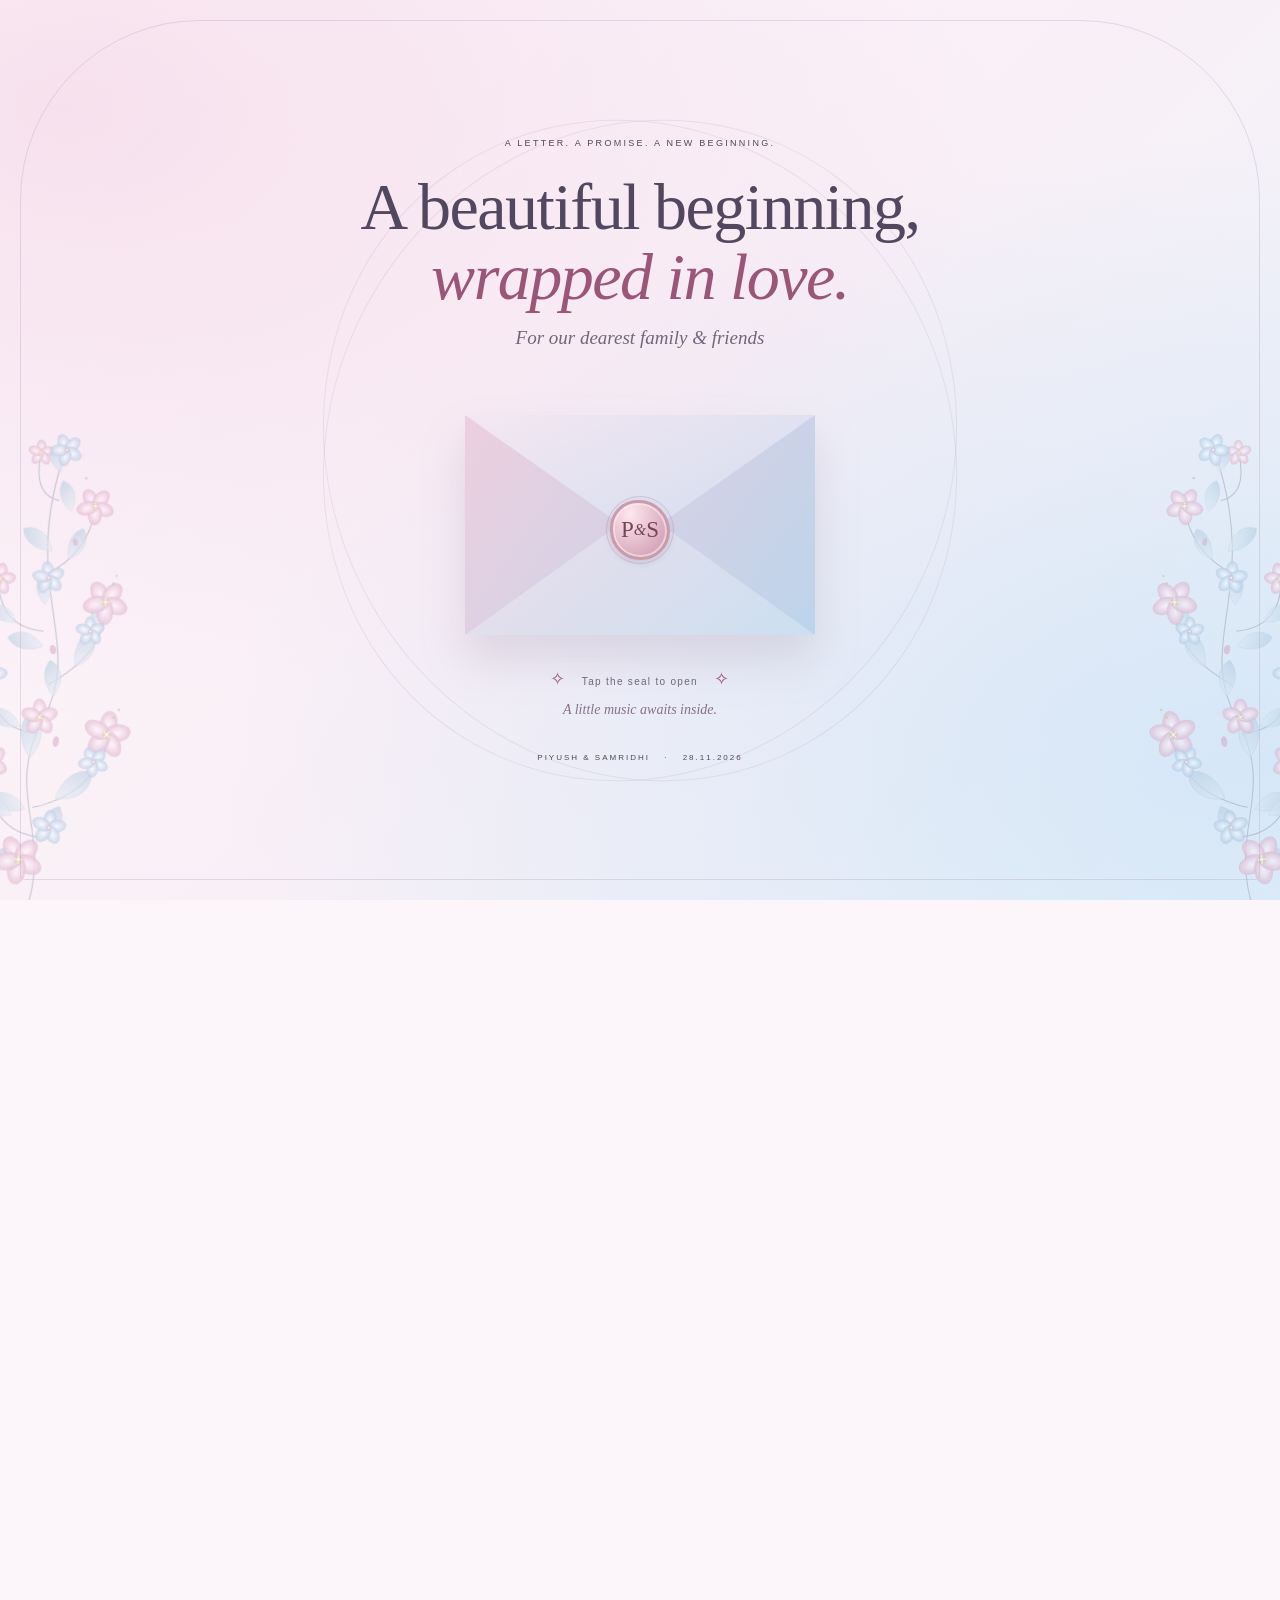
==== commit 43906f1b: "Add files via upload" ====
--- a/index.html
+++ b/index.html
@@ -1,155 +1,154 @@
 <!doctype html>
 <html lang="en">
 <head>
-  <meta charset="utf-8">
-  <meta name="viewport" content="width=device-width, initial-scale=1, viewport-fit=cover">
-  <meta name="theme-color" content="#f6f1e8">
-  <meta name="description" content="A beautiful beginning. Join Samridhi Sharma and Piyush Kaushik for their engagement on 28 November 2026 at The Cove, Sector 5, Panchkula.">
-  <meta property="og:title" content="Samridhi &amp; Piyush | A beautiful beginning">
-  <meta property="og:description" content="Together with our families, you're invited to our engagement. 28 November 2026 · The Cove, Panchkula.">
-  <meta property="og:type" content="website">
-  <title>Samridhi &amp; Piyush — A beautiful beginning</title>
-  <link rel="icon" href="assets/monogram.svg" type="image/svg+xml">
-  <link rel="preload" href="assets/fonts/cormorant-regular.ttf" as="font" type="font/ttf" crossorigin>
-  <link rel="preload" href="assets/fonts/great-vibes.ttf" as="font" type="font/ttf" crossorigin>
-  <link rel="stylesheet" href="invitation.css">
-  <script src="invitation.js" defer></script>
+  <meta charset="utf-8"/>
+  <meta name="viewport" content="width=device-width, initial-scale=1, viewport-fit=cover"/>
+  <meta name="theme-color" content="#f7e9f1"/>
+  <meta name="description" content="Together with our families, join us for the engagement of Piyush Kaushik and Samridhi Sharma. 28 November 2026 · The Cove, Panchkula."/>
+  <meta property="og:title" content="Piyush & Samridhi | A beautiful beginning"/>
+  <meta property="og:description" content="You're invited! 28 November 2026 · The Cove, Sector 5, Panchkula."/>
+  <meta property="og:type" content="website"/>
+  <title>Piyush &amp; Samridhi · You're invited</title>
+  <link rel="icon" type="image/svg+xml" href="assets/monogram.svg"/>
+  <link rel="stylesheet" href="experience.css?v=pastel-3"/>
+  <script>document.documentElement.classList.add('js');document.documentElement.dataset.motion='on';</script>
+  <script src="experience.js?v=pastel-3" defer></script>
 </head>
 <body>
-  <a class="skip-link" href="#celebration">Skip to the celebration details</a>
+  <a class="skip-link" href="#celebration" data-chapter="2">Skip to ceremony details</a>
 
-  <!-- Hidden until the script has installed the opening interaction. -->
-  <section class="welcome" id="welcome" aria-labelledby="welcome-title" hidden>
-    <div class="welcome-border" aria-hidden="true"></div>
-    <img class="welcome-flowers" src="assets/florals.svg" alt="" aria-hidden="true">
-    <div class="welcome-top"><span class="tiny-star" aria-hidden="true">✦</span><p class="eyebrow">A little letter, a lifetime of love</p></div>
-    <div class="welcome-copy">
-      <p class="script welcome-script">Something beautiful is beginning</p>
-      <h1 id="welcome-title">And you're a part of it.</h1>
-      <p class="guest" id="guest">For our dearest family &amp; friends</p>
-    </div>
-    <button class="envelope" id="open-invitation" aria-label="Break the seal and open Samridhi and Piyush's engagement invitation">
-      <span class="envelope-lining" aria-hidden="true"></span>
-      <span class="letter" aria-hidden="true"><span class="letter-monogram">S <i>&amp;</i> P</span><span>A BEAUTIFUL BEGINNING</span></span>
-      <span class="envelope-fold fold-left" aria-hidden="true"></span>
-      <span class="envelope-fold fold-right" aria-hidden="true"></span>
-      <span class="envelope-fold fold-bottom" aria-hidden="true"></span>
+  <section class="envelope-screen" id="envelope-screen" aria-labelledby="envelope-title">
+    <div class="envelope-orbit orbit-one" aria-hidden="true"></div>
+    <div class="envelope-orbit orbit-two" aria-hidden="true"></div>
+    <img class="envelope-bouquet bouquet-left" src="assets/blossom-spray.svg" alt="" width="260" height="640"/>
+    <img class="envelope-bouquet bouquet-right" src="assets/blossom-spray.svg" alt="" width="260" height="640"/>
+    <div class="envelope-petals" aria-hidden="true"><span></span><span></span><span></span><span></span><span></span><span></span></div>
+    <p class="eyebrow">A letter. A promise. A new beginning.</p>
+    <h1 id="envelope-title">A beautiful beginning,<br/><em>wrapped in love.</em></h1>
+    <p class="guest-line" id="guest-line">For our dearest family &amp; friends</p>
+    <button class="envelope" id="open-envelope" aria-label="Open Piyush and Samridhi's engagement invitation">
+      <span class="envelope-paper" aria-hidden="true"><span class="paper-monogram">P <i>&amp;</i> S</span><span>YOU'RE INVITED</span></span>
+      <span class="envelope-back" aria-hidden="true"></span>
+      <span class="envelope-front" aria-hidden="true"></span>
       <span class="envelope-flap" aria-hidden="true"></span>
-      <span class="wax" aria-hidden="true"><span>S<i>&amp;</i>P</span></span>
+      <span class="wax-seal" aria-hidden="true">P<span>&amp;</span>S</span>
     </button>
-    <p class="open-prompt">Tap the seal to open <span aria-hidden="true">↗</span></p>
-    <p class="welcome-bottom">SAMRIDHI &amp; PIYUSH <span>•</span> 28 NOVEMBER 2026</p>
+    <p class="open-hint"><span aria-hidden="true">✧</span> Tap the seal to open <span aria-hidden="true">✧</span></p>
+    <p class="music-note">A little music awaits inside.</p>
+    <p class="envelope-date">PIYUSH &amp; SAMRIDHI <span>·</span> 28.11.2026</p>
   </section>
 
-  <div id="page">
-    <header class="header">
-      <a class="monogram" href="#beginning" aria-label="Samridhi and Piyush, back to the beginning">S<span>&amp;</span>P</a>
-      <nav aria-label="Invitation"><a href="#families">Our families</a><a href="#celebration">The celebration</a></nav>
-      <button class="music-toggle" id="music-toggle" aria-pressed="false" aria-label="Play gentle instrumental music" hidden><span class="music-bars" aria-hidden="true"><i></i><i></i><i></i><i></i></span><span id="music-label">Sound off</span></button>
-    </header>
+  <main class="invitation" id="invitation">
+    <div class="story" id="story">
+      <div class="story-stage" id="story-stage">
+        <div class="world" aria-hidden="true">
+          <div class="world-glow"></div>
+          <div class="world-halo halo-one"></div><div class="world-halo halo-two"></div>
+          <div class="world-garden"></div>
+          <img class="world-branch branch-left" src="assets/blossom-spray.svg" alt="" width="260" height="640"/>
+          <img class="world-branch branch-right" src="assets/blossom-spray.svg" alt="" width="260" height="640"/>
+          <div class="butterflies">
+            <svg class="butterfly butterfly-one" viewBox="0 0 80 60"><g class="wing wing-left"><path d="M40 29C9-12-9 9 7 28c-14 14 8 34 33 4" fill="#c79ab8"/><path d="M36 28 12 12m25 20L15 42" stroke="#fff9fc" stroke-width="1.2"/></g><g class="wing wing-right"><path d="M40 29C71-12 89 9 73 28c14 14-8 34-33 4" fill="#93b7d4"/><path d="m44 28 24-16M43 32l22 10" stroke="#fff9fc" stroke-width="1.2"/></g><path d="M40 21v20m0-18-6-6m6 6 6-6" stroke="#86728e" stroke-width="2" fill="none"/></svg>
+            <svg class="butterfly butterfly-two" viewBox="0 0 80 60"><g class="wing wing-left"><path d="M40 29C9-12-9 9 7 28c-14 14 8 34 33 4" fill="#b1cbe0"/><path d="M36 28 12 12m25 20L15 42" stroke="#fff9fc" stroke-width="1.2"/></g><g class="wing wing-right"><path d="M40 29C71-12 89 9 73 28c14 14-8 34-33 4" fill="#d6aec8"/><path d="m44 28 24-16M43 32l22 10" stroke="#fff9fc" stroke-width="1.2"/></g><path d="M40 21v20m0-18-6-6m6 6 6-6" stroke="#86728e" stroke-width="2" fill="none"/></svg>
+          </div>
+          <div class="floating-petals"><span></span><span></span><span></span><span></span><span></span><span></span><span></span><span></span></div>
+        </div>
+        <header class="site-header">
+          <a class="wordmark" href="#home" data-chapter="0" aria-label="Back to the beginning">P<i>&amp;</i>S</a>
+          <span class="header-date">28 · 11 · 2026</span>
+          <span class="header-note">A little love story</span>
+        </header>
 
-    <main>
-      <section class="hero" id="beginning" aria-labelledby="names">
-        <div class="hero-art" aria-hidden="true"><img src="assets/courtyard.svg" alt=""><div class="hero-light"></div></div>
-        <img class="hero-florals" src="assets/florals.svg" alt="" aria-hidden="true">
-        <div class="petals" aria-hidden="true"><i></i><i></i><i></i><i></i><i></i><i></i><i></i><i></i></div>
-        <div class="hero-content">
-          <p class="eyebrow hero-eyebrow">WITH LOVE. WITH BLESSINGS. WITH YOU.</p>
-          <div class="hero-ornament" aria-hidden="true"><span></span>✧<span></span></div>
-          <p class="hero-intro">Together with our families,<br>we invite you to celebrate our engagement</p>
-          <h1 class="names script" id="names" tabindex="-1"><span>Samridhi</span><i>&amp;</i><span>Piyush</span></h1>
-          <p class="hero-promise">The beginning of our always.</p>
-          <div class="hero-date"><span>28</span><div>NOVEMBER<br><strong>2026</strong></div></div>
-          <p class="hero-location">THE COVE · PANCHKULA</p>
+        <div class="scene-stack">
+          <section class="scene is-active" id="home" data-scene aria-labelledby="couple-names">
+            <div class="scene-content couple-content">
+              <p class="eyebrow scene-kicker">01 / The beginning of forever</p>
+              <p class="intro-line">Together with our families, we invite you to our engagement</p>
+              <div class="interlocking-rings" aria-hidden="true"><span></span><span></span><i>✦</i></div>
+              <h1 class="couple-names" id="couple-names" tabindex="-1"><span>Piyush</span><i>&amp;</i><span>Samridhi</span></h1>
+              <p class="script-line">A promise of forever.</p>
+              <p class="date-line">SATURDAY, 28 NOVEMBER 2026 <span>·</span> PANCHKULA</p>
+              <button class="continue-button" data-chapter="1">Let the story unfold <span aria-hidden="true">↓</span></button>
+            </div>
+          </section>
+
+          <section class="scene" id="families" data-scene aria-labelledby="families-title">
+            <div class="scene-content families-content">
+              <p class="eyebrow scene-kicker">02 / With love &amp; blessings</p>
+              <h2 id="families-title" tabindex="-1">Two families.<br/><em>One forever.</em></h2>
+              <p class="scene-description">Some moments are sweeter when shared with you.</p>
+              <div class="family-pair">
+                <div><h3>Piyush Kaushik</h3><p>Son of</p><strong>Satish Kaushik<br/>&amp; Urmila Kaushik</strong></div>
+                <span class="family-amp" aria-hidden="true">&amp;</span>
+                <div><h3>Samridhi Sharma</h3><p>Daughter of</p><strong>Rajneesh Sharma<br/>&amp; Poonam Sharma</strong></div>
+              </div>
+              <button class="continue-button" data-chapter="2">A date with destiny <span aria-hidden="true">↓</span></button>
+            </div>
+          </section>
+
+          <section class="scene" id="celebration" data-scene aria-labelledby="celebration-title">
+            <div class="scene-content celebration-content">
+              <p class="eyebrow scene-kicker">03 / You're a part of our story</p>
+              <h2 id="celebration-title" tabindex="-1">Meet us at<br/><em>our beginning.</em></h2>
+              <div class="occasion-details">
+                <div class="date-emblem"><span>NOV</span><strong>28</strong><span>SATURDAY · 2026</span></div>
+                <div class="venue-details"><p class="eyebrow">The engagement</p><h3>The Cove</h3><p>Sector 5, Panchkula<br/>Haryana, India</p></div>
+              </div>
+              <div class="occasion-actions">
+                <a class="button button-gold" href="https://maps.app.goo.gl/BYGhpzSYVJ5wRxBEA" target="_blank" rel="noopener noreferrer">Find the venue <span aria-hidden="true">↗</span></a>
+                <button class="button button-outline" data-calendar>Save the date <span aria-hidden="true">＋</span></button>
+              </div>
+              <p class="time-note">Ceremony time will be shared by the families.</p>
+              <div class="countdown-section" id="countdown-section">
+                <p id="countdown-caption">Until our engagement day</p>
+                <div class="countdown" id="countdown" role="timer" aria-label="Countdown to 28 November 2026 in India">
+                  <div><strong id="days">00</strong><span>DAYS</span></div><i aria-hidden="true">:</i>
+                  <div><strong id="hours">00</strong><span>HOURS</span></div><i aria-hidden="true">:</i>
+                  <div><strong id="minutes">00</strong><span>MINUTES</span></div><i aria-hidden="true">:</i>
+                  <div><strong id="seconds">00</strong><span>SECONDS</span></div>
+                </div>
+                <span class="timezone">INDIA STANDARD TIME</span>
+              </div>
+            </div>
+          </section>
+
+          <section class="scene" id="with-love" data-scene aria-labelledby="closing-title">
+            <div class="scene-content closing-content">
+              <p class="eyebrow scene-kicker">04 / The best part is having you there</p>
+              <button class="love-mark" id="shower-petals" aria-label="Celebrate with a shower of petals" title="Celebrate with a shower of petals">♡<span>Tap for a little magic</span></button>
+              <h2 id="closing-title" tabindex="-1">A little celebration.<br/><em>A lifetime of love.</em></h2>
+              <p class="scene-description">Your presence &amp; blessings will make this day truly ours.</p>
+              <button class="film-button" id="watch-film"><span class="play-icon" aria-hidden="true">▶</span><span>Watch our invitation<small>A NOTE FROM OUR HEARTS · 0:26</small></span></button>
+              <noscript><p><a href="assets/invitation.mp4">Watch the invitation video</a></p></noscript>
+              <p class="family-signoff">With love, the Kaushik &amp; Sharma families</p>
+              <p class="hashtag">#PiyushSamridhiForever</p>
+              <div class="closing-actions"><button class="text-button" id="share-invitation">Share the love ↗</button><button class="text-button" id="replay-envelope">Open the envelope again ↺</button></div>
+            </div>
+          </section>
         </div>
-        <a class="scroll-cue" href="#our-promise"><span>LET THE STORY UNFOLD</span><i aria-hidden="true">↓</i></a>
-        <span class="hero-side-note" aria-hidden="true">AN ENGAGEMENT CELEBRATION</span>
-      </section>
 
-      <section class="promise section-pad" id="our-promise" aria-labelledby="promise-title">
-        <div class="reveal">
-          <p class="eyebrow">ONE PROMISE. TWO HEARTS.</p>
-          <div class="rings" aria-hidden="true"><span></span><span></span><i>✧</i></div>
-          <h2 id="promise-title">Some things are simply<br><em>meant to be.</em></h2>
-          <p class="body-copy">A shared smile. A thousand little moments.<br class="desktop-break"> And now, a promise to choose each other, always.</p>
-          <p class="script promise-signature">Our forever starts here.</p>
-        </div>
-        <span class="section-number" aria-hidden="true">01 — A BEAUTIFUL BEGINNING</span>
-      </section>
+        <nav class="chapter-navigation" aria-label="Invitation chapters">
+          <div class="chapter-meta"><span id="chapter-number">01</span><span class="chapter-rule" aria-hidden="true"></span><span id="chapter-label">The beginning</span></div>
+          <div class="chapter-dots">
+            <button data-chapter="0" aria-label="Chapter 1: The beginning" aria-current="step"><span></span></button>
+            <button data-chapter="1" aria-label="Chapter 2: Our families"><span></span></button>
+            <button data-chapter="2" aria-label="Chapter 3: The celebration"><span></span></button>
+            <button data-chapter="3" aria-label="Chapter 4: With love"><span></span></button>
+          </div>
+          <button class="next-chapter" id="next-chapter" aria-label="Next chapter"><span id="next-label">Scroll to unfold</span><span class="scroll-arrow" aria-hidden="true">↓</span></button>
+        </nav>
+        <div class="reading-progress" aria-hidden="true"></div>
+      </div>
+    </div>
+  </main>
 
-      <section class="families section-pad" id="families" aria-labelledby="families-title">
-        <div class="section-heading reveal"><p class="eyebrow">ROOTED IN LOVE</p><h2 id="families-title">Two families.<br><em>One beautiful story.</em></h2><p class="body-copy">With the love and blessings of our parents</p></div>
-        <div class="family-grid">
-          <article class="family-card reveal">
-            <div class="family-arch" aria-hidden="true"></div>
-            <span class="family-caption">THE BRIDE-TO-BE</span>
-            <h3><span class="script">Samridhi</span>Sharma</h3>
-            <div class="small-ornament" aria-hidden="true">✧</div>
-            <p>Daughter of</p>
-            <p class="parents">Rajneesh Sharma<br><span>&amp;</span> Poonam Sharma</p>
-          </article>
-          <div class="family-join script" aria-hidden="true">&amp;</div>
-          <article class="family-card reveal">
-            <div class="family-arch" aria-hidden="true"></div>
-            <span class="family-caption">THE GROOM-TO-BE</span>
-            <h3><span class="script">Piyush</span>Kaushik</h3>
-            <div class="small-ornament" aria-hidden="true">✧</div>
-            <p>Son of</p>
-            <p class="parents">Satish Kaushik<br><span>&amp;</span> Urmila Kaushik</p>
-          </article>
-        </div>
-        <p class="family-note reveal">Not just the joining of two hearts,<br><em>but the coming together of two families.</em></p>
-      </section>
-
-      <section class="date-section section-pad" id="celebration" aria-labelledby="celebration-title">
-        <div class="date-layout">
-          <div class="date-copy reveal">
-            <p class="eyebrow">A DAY TO REMEMBER</p>
-            <h2 id="celebration-title">Mark a little heart<br><em>on your calendar.</em></h2>
-            <p class="body-copy">For a promise, a celebration,<br>and the people who mean the most.</p>
-            <div class="event-date"><span class="event-day">28</span><div><p>Saturday</p><p>November 2026</p></div></div>
-            <p class="time-note">Ceremony time will be shared by our families.</p>
-            <a class="button button-dark" href="engagement.ics" download="Samridhi-and-Piyush.ics">Save the date <span aria-hidden="true">↗</span></a>
-          </div>
-          <div class="calendar-card reveal">
-            <div class="calendar-flower" aria-hidden="true"></div>
-            <p class="script">Save our date</p>
-            <div class="calendar-month"><span>NOVEMBER</span><span>2026</span></div>
-            <table class="calendar" aria-label="November 2026. Saturday the 28th is our engagement day.">
-              <thead><tr><th scope="col" abbr="Sunday">S</th><th scope="col" abbr="Monday">M</th><th scope="col" abbr="Tuesday">T</th><th scope="col" abbr="Wednesday">W</th><th scope="col" abbr="Thursday">T</th><th scope="col" abbr="Friday">F</th><th scope="col" abbr="Saturday">S</th></tr></thead>
-              <tbody>
-                <tr><td>1</td><td>2</td><td>3</td><td>4</td><td>5</td><td>6</td><td>7</td></tr>
-                <tr><td>8</td><td>9</td><td>10</td><td>11</td><td>12</td><td>13</td><td>14</td></tr>
-                <tr><td>15</td><td>16</td><td>17</td><td>18</td><td>19</td><td>20</td><td>21</td></tr>
-                <tr><td>22</td><td>23</td><td>24</td><td>25</td><td>26</td><td>27</td><td class="our-day"><span aria-label="28, our engagement">28</span></td></tr>
-                <tr><td>29</td><td>30</td><td></td><td></td><td></td><td></td><td></td></tr>
-              </tbody>
-            </table>
-            <p class="calendar-foot">A little circle. A very big beginning.</p>
-          </div>
-        </div>
-      </section>
-
-      <section class="venue-section section-pad" id="venue" aria-labelledby="venue-title">
-        <div class="venue-illustration reveal"><img src="assets/venue.svg" alt="Original decorative illustration of a celebration pavilion, not a photograph of The Cove" width="700" height="600" loading="lazy"><span aria-hidden="true">WHERE OUR NEXT CHAPTER BEGINS</span></div>
-        <div class="venue-copy reveal"><p class="eyebrow">THE SETTING FOR OUR STORY</p><h2 id="venue-title">Meet us at<br><em>The Cove.</em></h2><p class="venue-address">Sector 5, Panchkula<br>Haryana, India</p><p class="body-copy">Come for the celebration.<br>Stay for the memories.</p><a class="button button-outline" href="https://maps.app.goo.gl/BYGhpzSYVJ5wRxBEA" target="_blank" rel="noopener noreferrer">Find your way <span aria-hidden="true">↗</span></a><p class="map-note">Opens directions in Google Maps</p></div>
-      </section>
-
-      <section class="countdown-section section-pad" aria-labelledby="countdown-title">
-        <div class="reveal"><p class="eyebrow">EVERY MOMENT BRINGS US CLOSER</p><h2 id="countdown-title">Counting down to <em>always.</em></h2>
-          <div class="countdown" id="countdown" aria-label="Countdown to the start of our engagement day in India" hidden><div><strong id="days">00</strong><span>DAYS</span></div><i aria-hidden="true">:</i><div><strong id="hours">00</strong><span>HOURS</span></div><i aria-hidden="true">:</i><div><strong id="minutes">00</strong><span>MINUTES</span></div><i aria-hidden="true">:</i><div><strong id="seconds">00</strong><span>SECONDS</span></div></div>
-          <p class="countdown-note" id="countdown-note">28 November 2026 · A date close to our hearts</p>
-        </div>
-      </section>
-
-      <section class="closing section-pad" aria-labelledby="closing-title">
-        <img src="assets/florals.svg" class="closing-florals" alt="" aria-hidden="true" loading="lazy">
-        <div class="closing-content reveal"><span class="closing-star" aria-hidden="true">✧</span><p class="eyebrow">THE ONLY THING MISSING IS YOU</p><h2 id="closing-title">Be there for<br><em>our beginning.</em></h2><p class="body-copy">Your presence will make our celebration complete.<br>We can't wait to make this memory with you.</p><p class="script closing-signature">With all our love,</p><p class="closing-names">Samridhi &amp; Piyush</p><p class="closing-families">THE SHARMA &amp; KAUSHIK FAMILIES</p><div class="closing-actions" hidden id="closing-actions"><button class="text-button" id="share">Share this invitation <span aria-hidden="true">↗</span></button><span aria-hidden="true">·</span><button class="text-button" id="replay">Read our letter again <span aria-hidden="true">↺</span></button></div></div>
-      </section>
-    </main>
-    <footer><a class="monogram" href="#beginning" aria-label="Back to the beginning">S<span>&amp;</span>P</a><p>28.11.2026 <span>·</span> A BEAUTIFUL BEGINNING</p><span class="footer-heart" aria-label="Made with love">♡</span></footer>
-  </div>
+  <dialog class="film-dialog" id="film-dialog" aria-labelledby="film-title">
+    <div class="film-dialog-header"><h2 id="film-title">Our engagement invitation</h2><button class="icon-button close-film" id="close-film" aria-label="Close invitation video">×</button></div>
+    <video id="invitation-video" controls playsinline preload="none" poster="assets/video-poster.jpg"><source src="assets/invitation.mp4" type="video/mp4"/>Your browser cannot play this video. <a href="assets/invitation.mp4">Download the invitation</a>.</video>
+    <p>Piyush &amp; Samridhi · 28 November 2026</p>
+  </dialog>
+  <audio id="background-music" loop preload="none" src="assets/music.m4a"></audio>
   <div class="toast" id="toast" role="status" aria-live="polite"></div>
-  <dialog class="share-dialog" id="share-dialog" aria-labelledby="share-title"><button id="close-share" class="dialog-close" aria-label="Close share dialog">×</button><p class="eyebrow">PASS A LITTLE LOVE ALONG</p><h2 id="share-title">Share our beginning.</h2><p>Copy this invitation's link to share with family and friends.</p><label for="share-url">Invitation link</label><input id="share-url" type="text" readonly><button class="button button-dark" id="copy-link">Copy link <span aria-hidden="true">↗</span></button><p class="share-feedback" id="share-feedback" role="status"></p></dialog>
+  <div class="petal-shower" id="petal-shower" aria-hidden="true"></div>
 </body>
 </html>
--- a/experience.css
+++ b/experience.css
@@ -0,0 +1,286 @@
+@import url('https://fonts.googleapis.com/css2?family=Cormorant+Garamond:ital,wght@0,400;0,500;0,600;1,400;1,500&family=DM+Sans:wght@400;500;600&display=swap');
+
+:root{--night:#fcf6fa;--ink:#51475f;--ivory:#51475f;--gold:#9b5677;--soft:#71677c;--rose:#e8bfd2;--blue:#c8deef;--blue-ink:#526f8f;--serif:"Cormorant Garamond",Georgia,serif;--sans:"DM Sans",Arial,sans-serif;--ease:cubic-bezier(.16,1,.3,1)}
+*{box-sizing:border-box}
+html{scroll-behavior:smooth;scrollbar-gutter:stable}
+body{margin:0;background:var(--night);color:var(--ivory);font:400 14px/1.65 var(--sans);-webkit-font-smoothing:antialiased}
+body.locked{overflow:hidden}
+button,a{-webkit-tap-highlight-color:transparent}
+button{font:inherit;color:inherit;cursor:pointer}
+button:disabled{cursor:wait}
+a{color:inherit}
+button:focus-visible,a:focus-visible,video:focus-visible{outline:2px solid var(--gold);outline-offset:5px}
+h1,h2,h3,p{margin:0}
+h2{font:400 clamp(54px,6.3vw,96px)/.98 var(--serif);letter-spacing:-2px}
+h2 em{font-weight:400;color:var(--gold)}
+svg{width:18px;height:18px;fill:none;stroke:currentColor;stroke-width:1.5;stroke-linecap:round;stroke-linejoin:round;flex-shrink:0}
+.eyebrow{font:500 10px/1.7 var(--sans);letter-spacing:3px;text-transform:uppercase}
+.skip-link{position:fixed;top:-80px;left:15px;z-index:80;background:var(--ivory);color:var(--night);padding:12px 20px}
+.skip-link:focus{top:15px}
+.js:not(.is-open) .skip-link{display:none}
+.js:not(.is-open) .invitation{visibility:hidden}
+.story{position:relative}
+.story-stage{position:relative;isolation:isolate;background:var(--night)}
+.js .story{height:calc(100svh + var(--scroll-span,330svh))}
+.js .story-stage{position:sticky;top:0;height:100svh;overflow:hidden}
+.world{position:absolute;inset:0;overflow:hidden;pointer-events:none;z-index:-1;background:radial-gradient(ellipse at 6% 12%,#f1cddd99,transparent 51%),radial-gradient(ellipse at 94% 55%,#c7def299,transparent 55%),linear-gradient(145deg,#fff9fc,#f5ecf6 42%,#edf5fb 78%,#fbeef3)}
+.world::after{content:"";position:absolute;inset:0;box-shadow:inset 0 0 130px #fffaf766;background:radial-gradient(ellipse at 50% 42%,#fffafc99,transparent 62%)}
+.world-glow{position:absolute;inset:-30%;background:radial-gradient(ellipse at 55% 30%,#fffdf6cc,transparent 44%);transform:translate3d(calc(var(--world-shift,0px) * -.3),0,0)}
+.world-halo{position:absolute;left:50%;top:45%;width:min(76vw,840px);aspect-ratio:1;border:1px solid #ba92b233;border-radius:50%;transform:translate(-50%,-50%) rotate(var(--world-turn,0deg))}
+.world-halo::before,.world-halo::after{content:"";position:absolute;width:8px;height:8px;border:1px solid #c0abc588;border-radius:50%;background:#fffcff;box-shadow:0 0 12px #abbdde44;top:14%;left:14%}
+.world-halo::after{top:auto;left:auto;bottom:14%;right:14%;width:5px;height:5px}
+.halo-two{width:min(90vw,1060px);border-style:dashed;border-color:#8fb1d42b;transform:translate(-50%,-50%) rotate(calc(var(--world-turn,0deg) * -1))}
+.world-garden{position:absolute;width:120%;height:47%;bottom:-5%;left:-10%;background:url("assets/daydream-garden.svg") center 54%/cover no-repeat;opacity:.65;mask-image:linear-gradient(transparent,#000 45%,#000 65%,transparent);transform:translate3d(0,var(--world-shift,0px),0) scale(var(--garden-scale,1))}
+.world-branch{position:absolute;height:82%;width:24%;object-fit:contain;opacity:.62;top:11%;transform-origin:bottom center}
+.branch-left{left:-3%;transform:translateY(calc(var(--world-shift,0px) * -.7)) rotate(-15deg)}
+.branch-right{right:-3%;transform:translateY(calc(var(--world-shift,0px) * .6)) scaleX(-1) rotate(-15deg)}
+.floating-petals{position:absolute;inset:0;overflow:hidden}
+.floating-petals span{position:absolute;top:-15%;left:var(--left);width:12px;height:20px;background:linear-gradient(145deg,#e4b2cb99,#c89cbd77);border-radius:80% 10% 80% 10%;opacity:0}
+.floating-petals span:nth-child(even){background:linear-gradient(145deg,#b4cfe799,#86abc877)}
+.floating-petals span:nth-child(1){--left:8%;--delay:-3s;--duration:13s}.floating-petals span:nth-child(2){--left:22%;--delay:-8s;--duration:16s}.floating-petals span:nth-child(3){--left:35%;--delay:-1s;--duration:12s}.floating-petals span:nth-child(4){--left:48%;--delay:-11s;--duration:18s}.floating-petals span:nth-child(5){--left:62%;--delay:-6s;--duration:14s}.floating-petals span:nth-child(6){--left:75%;--delay:-13s;--duration:17s}.floating-petals span:nth-child(7){--left:86%;--delay:-4s;--duration:15s}.floating-petals span:nth-child(8){--left:95%;--delay:-9s;--duration:19s}
+.site-header{position:absolute;top:0;left:0;width:100%;height:98px;padding:0 48px;display:flex;align-items:center;justify-content:space-between;gap:15px;z-index:10}
+.wordmark{font:400 34px var(--serif);text-decoration:none;letter-spacing:-1px}
+.wordmark i{color:var(--gold);font-size:24px;margin:0 3px}
+.header-date{position:absolute;left:50%;transform:translateX(-50%);font-size:10px;letter-spacing:3px;color:var(--soft)}
+.header-note{font-size:9px;letter-spacing:2px;text-transform:uppercase;color:var(--blue-ink)}
+.scene-stack{position:relative}
+.scene{text-align:center;padding:125px 30px 140px;min-height:100svh;display:flex;justify-content:center;align-items:center}
+.js .scene-stack{position:absolute;inset:0}
+.js .scene{position:absolute;inset:0;min-height:0;opacity:var(--scene-opacity,0);transform:translate3d(0,var(--scene-y,0px),0) scale(var(--scene-scale,1));pointer-events:none}
+.js .scene.is-active{pointer-events:auto}
+.scene-content{position:relative;width:100%;max-width:1080px}
+.scene-content h1:focus,.scene-content h2:focus{outline:none}
+.scene-kicker{color:var(--gold);margin-bottom:24px}
+.intro-line{font-size:12px;letter-spacing:.3px;color:var(--soft)}
+.interlocking-rings{height:62px;width:115px;margin:27px auto 13px;position:relative}
+.interlocking-rings>span{position:absolute;top:4px;width:56px;height:56px;border:1.5px solid #b58b70;border-radius:50%;box-shadow:inset 0 0 0 3px #fff9fb88,0 2px 12px #b48ca51a}
+.interlocking-rings>span:first-child{left:9px;rotate:-22deg}.interlocking-rings>span:nth-child(2){right:9px;rotate:22deg}
+.interlocking-rings>i{position:absolute;right:15px;top:-14px;font:25px var(--serif);color:var(--gold)}
+.couple-names{display:flex;align-items:center;justify-content:center;gap:22px;font:400 clamp(88px,10vw,157px)/.92 var(--serif);letter-spacing:-5px}
+.couple-names i{font-size:.65em;color:var(--gold);font-weight:400}
+.couple-names>span:first-child{color:var(--blue-ink)}
+.couple-names>span:last-child{color:#9a5574}
+.script-line{font:italic 29px/1.3 var(--serif);color:#8b6381;margin-top:25px}
+.date-line{font-size:9px;letter-spacing:2.3px;margin-top:24px;color:var(--soft)}
+.date-line>span{padding:0 12px;color:var(--gold)}
+.continue-button{border:0;background:none;padding:10px 15px;min-height:44px;color:var(--gold);font-size:11px;letter-spacing:.6px;margin-top:23px;display:inline-flex;gap:18px;align-items:center}
+.scene-description{font-size:13px;color:var(--soft);max-width:440px;margin:25px auto 0}
+.family-pair{display:grid;grid-template-columns:1fr 60px 1fr;gap:20px;max-width:740px;margin:37px auto 0;align-items:center}
+.family-pair h3{font:400 31px/1.2 var(--serif);margin-bottom:15px}
+.family-pair p{font-size:10px;color:var(--soft);margin-bottom:6px}
+.family-pair strong{font-size:12px;line-height:1.9;font-weight:400;color:#65596f}
+.family-pair>div:first-child h3{color:var(--blue-ink)}.family-pair>div:last-child h3{color:var(--gold)}
+.family-amp{font:italic 48px var(--serif);color:var(--gold)}
+.occasion-details{display:flex;align-items:center;justify-content:center;gap:34px;margin:25px auto}
+.date-emblem{width:115px;height:135px;border:1px solid #ba8da699;border-radius:70px 70px 0 0;display:flex;flex-direction:column;align-items:center;justify-content:center;background:linear-gradient(145deg,#fff8fcaa,#e8f2fbaa);box-shadow:0 7px 24px #947b9b0d}
+.date-emblem>span{font-size:8px;letter-spacing:2px}.date-emblem>span:last-child{font-size:7px;letter-spacing:1px}
+.date-emblem strong{font:400 65px/.95 var(--serif);margin:5px 0 9px;color:var(--gold)}
+.venue-details{text-align:left}
+.venue-details .eyebrow{font-size:8px;letter-spacing:2px;color:var(--soft)}
+.venue-details h3{font:400 44px/1.2 var(--serif);margin:4px 0 6px}
+.venue-details>p:last-child{font-size:12px;color:var(--soft)}
+.occasion-actions{display:flex;gap:12px;justify-content:center}
+.button{display:inline-flex;align-items:center;justify-content:center;gap:18px;min-height:47px;padding:11px 21px;font-size:11px;text-decoration:none;border:1px solid var(--gold);border-radius:25px;transition:background .3s,transform .4s var(--ease),box-shadow .4s}
+.button:hover{transform:translateY(-3px)}
+.button-gold{background:linear-gradient(120deg,#a56989,#865875);color:#fff9fd;box-shadow:0 7px 20px #985c7d22}.button-gold:hover{background:#885572;box-shadow:0 9px 24px #985c7d33}
+.button-outline{background:#fff9fd55;color:var(--ivory);border-color:#9cafc6}.button-outline:hover{background:#dfebf7aa}
+.time-note{font-size:9px;color:var(--soft);margin-top:10px}
+.countdown-section{margin-top:20px}
+.countdown-section>p{font:italic 15px var(--serif);color:#8b6381}
+.countdown{display:flex;align-items:flex-start;justify-content:center;gap:14px;margin:10px auto 6px;font-variant-numeric:tabular-nums}
+.countdown>div{display:flex;flex-direction:column;gap:3px;min-width:37px}
+.countdown strong{font:400 30px/1 var(--serif)}.countdown span{font-size:6px;letter-spacing:1.5px}
+.countdown>i{font:400 22px/1 var(--serif);color:#a186a9}
+.timezone{font-size:6px;letter-spacing:1.7px;color:var(--soft)}
+.love-mark{position:relative;display:block;min-width:64px;min-height:44px;padding:0;border:0;background:none;font:400 62px/.7 var(--serif);color:var(--gold);margin:30px auto}
+.love-mark>span{position:absolute;top:calc(100% + 5px);left:50%;transform:translateX(-50%);width:max-content;font:400 7px/1.2 var(--sans);letter-spacing:1.4px;text-transform:uppercase;color:var(--soft)}
+.closing-content h2{font-size:clamp(49px,6vw,87px)}
+.film-button{display:inline-flex;align-items:center;gap:17px;text-align:left;padding:8px 14px;min-height:64px;background:none;border:0;margin-top:25px}
+.play-icon{position:relative;display:grid;place-items:center;width:52px;height:52px;border:1px solid #b780a0;border-radius:50%;color:var(--gold);background:#fff9fc66;font-size:12px;padding-left:3px}
+.play-icon::after{content:"";position:absolute;inset:-7px;border:1px solid #bca9d266;border-radius:50%}
+.film-button>span:last-child{font-size:13px}
+.film-button small{display:block;font-size:7px;letter-spacing:1.6px;color:var(--soft);margin-top:5px}
+.family-signoff{font-size:11px;color:var(--soft);margin-top:25px}
+.hashtag{font:italic 18px var(--serif);color:var(--gold);margin-top:7px}
+.closing-actions{display:flex;gap:25px;justify-content:center;margin-top:14px}
+.text-button{font-size:10px;min-height:44px;padding:5px 0;background:none;border:0;text-decoration:underline;text-underline-offset:5px;color:var(--soft)}
+.chapter-navigation{position:absolute;bottom:30px;left:48px;right:48px;display:flex;align-items:center;justify-content:space-between;gap:20px;z-index:10}
+.chapter-meta{display:flex;align-items:center;gap:12px;font-size:10px;min-width:200px}
+#chapter-number{font:italic 27px var(--serif);color:var(--gold)}
+.chapter-rule{width:38px;height:1px;background:#b783a277}
+#chapter-label{color:var(--soft);letter-spacing:.5px}
+.chapter-dots{display:flex;align-items:center;gap:7px}
+.chapter-dots>button{width:44px;height:44px;border:0;background:none;display:grid;place-items:center;padding:0}
+.chapter-dots>button>span{width:6px;height:6px;border-radius:50%;background:#929db955;transition:transform .5s var(--ease),background .5s,box-shadow .5s}
+.chapter-dots>button[aria-current=step]>span{background:var(--gold);transform:scale(1.35);box-shadow:0 0 0 6px #c497b624}
+.next-chapter{min-width:200px;display:flex;gap:18px;justify-content:flex-end;align-items:center;min-height:44px;padding:0;background:none;border:0;font-size:10px;letter-spacing:.5px;color:var(--soft)}
+.scroll-arrow{font-size:22px;color:var(--gold)}
+.reading-progress{position:absolute;bottom:0;left:0;width:100%;height:2px;transform:scaleX(var(--story-progress,0));transform-origin:left;background:linear-gradient(90deg,#b289ae,#95bad9);z-index:12}
+.envelope-screen{display:none}
+.js .envelope-screen{position:fixed;inset:0;z-index:40;display:flex;flex-direction:column;align-items:center;justify-content:center;overflow:auto;padding:30px 20px;min-height:100%;background:radial-gradient(ellipse at 5% 12%,#f2d5e6aa,transparent 54%),radial-gradient(ellipse at 98% 85%,#c9e0f5aa,transparent 58%),linear-gradient(135deg,#fff9fc,#f9eff6 50%,#edf5fc);color:var(--ink);text-align:center;transition:opacity 1.1s ease,transform 1.3s var(--ease),visibility 0s 1.1s}
+.envelope-screen[hidden]{display:none!important}
+.envelope-screen::before{content:"";position:absolute;inset:20px;border:1px solid #b4a2bf55;border-radius:180px 180px 5px 5px;pointer-events:none}
+.envelope-screen>.eyebrow{font-size:9px;letter-spacing:2.3px}
+.envelope-screen>h1{font:400 clamp(39px,5.5vw,66px)/1.05 var(--serif);letter-spacing:-1.5px;margin:21px 0 16px}
+.envelope-screen>h1 em{font-weight:400;color:var(--gold)}
+.guest-line{font:italic 19px var(--serif);max-width:85%;overflow-wrap:anywhere;color:var(--soft)}
+.envelope{position:relative;width:350px;max-width:85vw;height:220px;border:0;background:none;perspective:1100px;isolation:isolate;flex-shrink:0;margin:66px 0 30px;filter:drop-shadow(0 25px 22px #7d65842c);transition:transform .7s var(--ease)}
+.envelope-back{position:absolute;inset:0;background:#bfd4e9;border-radius:3px}
+.envelope-paper{position:absolute;inset:12px 16px 17px;background:#fffbfd;border:1px solid #d6bed1;display:flex;flex-direction:column;align-items:center;justify-content:center;gap:12px;z-index:1;transition:transform 1.2s var(--ease) .35s}
+.paper-monogram{font:400 48px var(--serif)}.paper-monogram i{font-size:30px;color:var(--gold)}
+.envelope-paper>span:last-child{font-size:8px;letter-spacing:3px}
+.envelope-front{position:absolute;inset:0;background:linear-gradient(125deg,#edcfdf,#bcd4eb);clip-path:polygon(0 0,50% 55%,100% 0,100% 100%,0 100%);z-index:3;border-radius:2px}
+.envelope-front::after{content:"";position:absolute;inset:0;background:linear-gradient(140deg,#f5deea,#cbdff0);clip-path:polygon(0 100%,50% 43%,100% 100%)}
+.envelope-flap{position:absolute;inset:0;background:linear-gradient(155deg,#f4e7f2,#c5d9ef);clip-path:polygon(0 0,100% 0,50% 56%);transform-origin:top;transition:transform .9s cubic-bezier(.4,0,.2,1) .08s,z-index 0s .5s;z-index:4}
+.wax-seal{position:absolute;top:calc(50% - 25px);left:calc(50% - 30px);width:60px;height:60px;border-radius:47% 53% 49% 51%;z-index:5;display:flex;align-items:center;justify-content:center;background:radial-gradient(ellipse at 32% 20%,#ffe7ee,#d8a9bc 72%);border:3px solid #c99cac;box-shadow:0 3px 7px #87668033,inset 0 0 0 2px #fff0f288;color:#74465b;font:400 23px var(--serif);transition:opacity .3s,transform .4s var(--ease)}
+.wax-seal::after{content:"";position:absolute;inset:-7px;border:1px solid #b88eae66;border-radius:50%;pointer-events:none}
+.wax-seal span{font-size:16px;font-style:italic}
+.envelope:hover{transform:translateY(-5px) rotate(-1deg)}.envelope:hover .wax-seal{transform:scale(1.1)}
+.envelope-orbit{position:absolute;width:min(90vw,620px);height:75%;max-height:740px;border:1px solid #b69aba33;border-radius:50%;z-index:-1;pointer-events:none}
+.orbit-one{rotate:30deg}.orbit-two{rotate:-30deg}
+.open-hint{font-size:10px;letter-spacing:1.3px;color:var(--soft)}
+.open-hint>span{font-size:18px;color:var(--gold);padding:0 12px}
+.music-note{font:italic 14px var(--serif);color:#87728b;margin-top:7px}
+.envelope-date{font-size:8px;letter-spacing:2px;margin-top:33px}.envelope-date>span{padding:0 10px}
+.envelope-screen>.eyebrow,.envelope-screen>h1,.guest-line,.open-hint,.envelope-date,.music-note{transition:opacity .5s,translate .7s var(--ease)}
+.envelope-screen.opening>.eyebrow,.envelope-screen.opening>h1,.envelope-screen.opening>.guest-line,.envelope-screen.opening>.open-hint,.envelope-screen.opening>.envelope-date,.envelope-screen.opening>.music-note{opacity:0;translate:0 -12px}
+.envelope-screen.opening .wax-seal{opacity:0;transform:scale(.5) rotate(-15deg)}
+.envelope-screen.opening .envelope-flap{transform:rotateX(180deg);z-index:0}
+.envelope-screen.opening .envelope-paper{transform:translateY(-120px) rotate(-3deg)}
+.envelope-screen.departing{opacity:0;transform:scale(1.1);visibility:hidden;pointer-events:none}
+.film-dialog{background:#fff7fc;color:var(--ink);border:1px solid #c3afca;border-radius:12px;padding:15px;width:min(430px,calc(100% - 28px));max-height:90dvh}
+.film-dialog::backdrop{background:#554963bb;backdrop-filter:blur(6px)}
+.film-dialog-header{display:flex;align-items:center;justify-content:space-between;gap:10px;margin-bottom:12px}
+.film-dialog-header h2{font:500 22px var(--serif);letter-spacing:0}
+.icon-button{background:none;border:1px solid #baabc7;min-height:44px;min-width:44px;border-radius:50%;font-size:25px}
+.film-dialog video{display:block;width:100%;max-height:67dvh;background:#f0e7f1}
+.film-dialog>p{text-align:center;font-size:10px;margin-top:12px}
+.toast{position:fixed;bottom:115px;left:50%;transform:translate(-50%,15px);background:#fff9fd;color:var(--ink);font-size:12px;line-height:1.6;padding:12px 20px;border:1px solid #c6afca99;border-radius:12px;box-shadow:0 8px 30px #7c64831a;max-width:calc(100% - 30px);width:max-content;text-align:center;z-index:60;opacity:0;visibility:hidden;transition:opacity .3s,transform .4s var(--ease)}
+.toast.visible{opacity:1;visibility:visible;transform:translate(-50%,0)}
+.js.is-open[data-motion=on] .floating-petals span{animation:petal-flight var(--duration) linear var(--delay) infinite}
+.js.is-open[data-motion=on] .world-branch{animation:leaf-sway 7s ease-in-out infinite alternate}
+.js.is-open[data-motion=on] .branch-right{animation-delay:-4s}
+.js.is-open[data-motion=on] .world-glow{animation:light-breathe 8s ease-in-out infinite alternate}
+.js.is-open[data-motion=on] .scene.is-active .scene-kicker{animation:word-arrive 1s var(--ease) both}
+.js.is-open[data-motion=on] .scene.is-active h2{animation:word-arrive 1.2s var(--ease) .1s both}
+.js.is-open[data-motion=on] .scene.is-active .family-pair>div:first-child{animation:family-left 1.3s var(--ease) .2s both}
+.js.is-open[data-motion=on] .scene.is-active .family-pair>div:last-child{animation:family-right 1.3s var(--ease) .35s both}
+.js.is-open[data-motion=on] .scene.is-active .couple-names>span:first-child{animation:family-left 1.8s var(--ease) .2s both}
+.js.is-open[data-motion=on] .scene.is-active .couple-names>span:last-child{animation:family-right 1.8s var(--ease) .5s both}
+.js.is-open[data-motion=on] .interlocking-rings{animation:rings-hover 4s ease-in-out infinite}
+.js.is-open[data-motion=on] .interlocking-rings>i{animation:star-turn 12s linear infinite}
+.js.is-open[data-motion=on] .scroll-arrow,.js.is-open[data-motion=on] .continue-button>span{animation:scroll-nudge 1.8s ease-in-out infinite}
+.js.is-open[data-motion=on] .scene.is-active .play-icon::after{animation:play-ripple 2.6s ease-out infinite}
+.js.is-open[data-motion=on] .love-mark{animation:heart-breathe 3s ease-in-out infinite}
+.js.is-open[data-motion=on] .film-dialog[open]{animation:word-arrive .6s var(--ease)}
+.is-entering .world{animation:world-arrive 2s var(--ease) both}
+.is-entering .site-header,.is-entering .chapter-navigation{animation:word-arrive 1.5s var(--ease) .4s both}
+.motion-paused *,.motion-paused *::after{animation-play-state:paused!important}
+html:not(.js) .site-header,html:not(.js) .chapter-navigation,html:not(.js) [data-chapter],html:not(.js) [data-calendar],html:not(.js) #watch-film,html:not(.js) #share-invitation,html:not(.js) #replay-envelope,html:not(.js) #countdown-section,html:not(.js) .love-mark{display:none}
+.envelope-bouquet{position:absolute;width:min(26vw,250px);height:55%;object-fit:contain;bottom:0;pointer-events:none;opacity:.62;z-index:-1;transform-origin:bottom center;animation:bouquet-sway 7s ease-in-out infinite alternate}
+.bouquet-left{left:-2%;rotate:-12deg}.bouquet-right{right:-2%;scale:-1 1;rotate:12deg;animation-delay:-3s}
+.envelope-petals{position:absolute;inset:0;overflow:hidden;pointer-events:none;z-index:-1}
+.envelope-petals>span{position:absolute;top:-10%;left:var(--left);width:10px;height:17px;border-radius:80% 10% 80% 10%;background:#d5aac588;opacity:0;animation:petal-flight var(--duration) linear var(--delay) infinite}
+.envelope-petals>span:nth-child(even){background:#a8c9e388}
+.envelope-petals>span:nth-child(1){--left:12%;--delay:-3s;--duration:15s}.envelope-petals>span:nth-child(2){--left:29%;--delay:-9s;--duration:19s}.envelope-petals>span:nth-child(3){--left:46%;--delay:-1s;--duration:16s}.envelope-petals>span:nth-child(4){--left:64%;--delay:-12s;--duration:20s}.envelope-petals>span:nth-child(5){--left:78%;--delay:-5s;--duration:17s}.envelope-petals>span:nth-child(6){--left:92%;--delay:-10s;--duration:21s}
+.js .envelope{animation:envelope-float 5s ease-in-out infinite}
+.js .envelope:disabled{animation-play-state:paused}
+.envelope:not(:disabled) .wax-seal::after{animation:seal-glow 3s ease-out infinite}
+.envelope-orbit{animation:orbit-breathe 9s ease-in-out infinite alternate}
+.orbit-two{animation-delay:-5s}
+.butterfly{position:absolute;width:54px;height:42px;stroke:none;opacity:.65}
+.butterfly-one{left:11%;top:24%}.butterfly-two{right:10%;top:53%;width:44px}
+.js.is-open .butterfly{animation:butterfly-wander 11s ease-in-out infinite alternate}
+.js.is-open .butterfly-two{animation-delay:-6s;animation-duration:14s}
+.wing{transform-box:fill-box}.wing-left{transform-origin:right center}.wing-right{transform-origin:left center}
+.js.is-open .wing{animation:wing-flutter 1.4s ease-in-out infinite alternate}
+.petal-shower{position:fixed;inset:0;overflow:hidden;pointer-events:none;z-index:30}
+.petal-shower>span{position:absolute;top:-30px;left:var(--left);width:13px;height:22px;border-radius:80% 10% 80% 10%;background:linear-gradient(135deg,#ebc5d9,#c990b3);opacity:0;animation:celebration-petal 3.8s ease-in var(--delay) forwards}
+.petal-shower>span:nth-child(even){background:linear-gradient(135deg,#c7dff3,#8bb0cf)}
+.petal-shower>span:nth-child(3n){width:9px;height:15px}
+@keyframes envelope-float{0%,100%{translate:0 0;rotate:-1deg}50%{translate:0 -11px;rotate:1deg}}
+@keyframes seal-glow{0%{opacity:.6;scale:.95}100%{opacity:0;scale:1.7}}
+@keyframes orbit-breathe{from{transform:scale(.97);opacity:.5}to{transform:scale(1.035);opacity:1}}
+@keyframes bouquet-sway{from{transform:rotate(-2deg)}to{transform:rotate(3deg)}}
+@keyframes butterfly-wander{0%{transform:translate3d(0,0,0) rotate(-15deg)}50%{transform:translate3d(20px,-28px,0) rotate(7deg)}100%{transform:translate3d(-9px,-8px,0) rotate(-4deg)}}
+@keyframes wing-flutter{from{transform:scaleX(.35)}to{transform:scaleX(1)}}
+@keyframes celebration-petal{10%,75%{opacity:.85}100%{opacity:0;transform:translate3d(var(--drift),110svh,0) rotate(430deg)}}
+@keyframes petal-flight{0%{opacity:0;transform:translate3d(-30px,0,0) rotate(-15deg)}12%,80%{opacity:.65}100%{opacity:0;transform:translate3d(80px,125svh,0) rotate(300deg)}}
+@keyframes leaf-sway{from{rotate:-3deg}to{rotate:3deg}}
+@keyframes light-breathe{from{opacity:.35;scale:1}to{opacity:1;scale:1.15}}
+@keyframes rings-hover{0%,100%{transform:translateY(0) rotate(-5deg)}50%{transform:translateY(-9px) rotate(5deg)}}
+@keyframes star-turn{to{rotate:360deg}}
+@keyframes word-arrive{from{opacity:0;transform:translateY(32px)}to{opacity:1;transform:translateY(0)}}
+@keyframes family-left{from{opacity:0;transform:translateX(-60px) rotate(-3deg)}to{opacity:1;transform:none}}
+@keyframes family-right{from{opacity:0;transform:translateX(60px) rotate(3deg)}to{opacity:1;transform:none}}
+@keyframes scroll-nudge{0%,100%{transform:translateY(-3px)}50%{transform:translateY(6px)}}
+@keyframes play-ripple{0%{opacity:.8;transform:scale(.95)}100%{opacity:0;transform:scale(1.6)}}
+@keyframes heart-breathe{0%,100%{scale:1;opacity:.7}50%{scale:1.13;opacity:1}}
+@keyframes world-arrive{from{opacity:0;scale:1.2}to{opacity:1;scale:1}}
+@media(max-width:760px){
+  .site-header{height:76px;padding:0 23px}.header-date{display:none}.wordmark{font-size:29px}.wordmark i{font-size:21px}
+  .header-note{font-size:7px;letter-spacing:1.7px}
+  .scene{padding:88px 23px 126px}.scene-kicker{font-size:8px;letter-spacing:2.1px;margin-bottom:20px}
+  .intro-line{font-size:11px;max-width:255px;margin:auto;line-height:1.8}
+  .couple-names{flex-direction:column;gap:0;font-size:clamp(76px,18vw,110px);letter-spacing:-3px}
+  .couple-names i{font-size:48px;line-height:1.1;margin:4px 0}
+  .interlocking-rings{margin:22px auto 18px;height:45px;width:85px}.interlocking-rings>span{width:42px;height:42px}.interlocking-rings>span:first-child{left:5px}.interlocking-rings>span:nth-child(2){right:5px}.interlocking-rings>i{right:5px;top:-12px;font-size:21px}
+  .script-line{font-size:25px;margin-top:22px}.date-line{font-size:7px;letter-spacing:1.6px;line-height:2;margin-top:18px}.date-line>span{padding:0 5px}
+  .continue-button{font-size:10px;margin-top:18px}
+  h2{font-size:clamp(53px,12.5vw,75px);letter-spacing:-1.7px}
+  .scene-description{font-size:11px;max-width:290px;margin-top:19px}
+  .family-pair{grid-template-columns:1fr 22px 1fr;gap:8px;margin-top:28px}.family-pair h3{font-size:24px;margin-bottom:12px}.family-pair p{font-size:9px}.family-pair strong{font-size:10px}.family-amp{font-size:35px}
+  .occasion-details{gap:26px;margin:24px auto}.date-emblem{width:98px;height:115px}.date-emblem strong{font-size:57px}.venue-details h3{font-size:37px}.venue-details>p:last-child{font-size:11px}
+  .button{font-size:10px;padding:11px 17px;gap:13px}.occasion-actions{gap:10px}
+  .closing-content h2{font-size:clamp(46px,10.7vw,70px)}.love-mark{font-size:52px;margin:24px auto}.closing-content .scene-description{max-width:270px}
+  .film-button{margin-top:23px}.film-button>span:last-child{font-size:12px}.family-signoff{font-size:10px;margin-top:21px}.hashtag{font-size:17px}.closing-actions{gap:18px}.text-button{font-size:9px}
+  .chapter-navigation{left:22px;right:22px;bottom:calc(22px + env(safe-area-inset-bottom));gap:10px;flex-wrap:wrap}
+  .chapter-meta{min-width:0;gap:9px;order:1;flex:1;font-size:9px}.chapter-rule{width:23px}#chapter-number{font-size:24px}
+  .chapter-dots{order:2;gap:0}.chapter-dots>button{width:38px}
+  .next-chapter{order:3;width:100%;min-width:0;justify-content:center;gap:10px;min-height:33px;font-size:8px;letter-spacing:1.5px;text-transform:uppercase}
+  .world-halo{width:110vw}.halo-two{width:150vw}.world-branch{width:43%;height:70%;top:18%;opacity:.45}.branch-left{left:-19%}.branch-right{right:-19%}
+  .world-garden{width:200%;left:-50%;height:37%;opacity:.55}.floating-petals span{width:9px;height:15px}
+  .butterfly{width:33px;height:28px}.butterfly-one{left:5%;top:17%}.butterfly-two{right:4%;top:63%;width:28px}
+  .envelope-bouquet{width:35%;height:43%;opacity:.5}.bouquet-left{left:-11%}.bouquet-right{right:-11%}
+  .envelope-screen>h1{font-size:47px}.envelope-screen>.eyebrow{font-size:8px;letter-spacing:1.6px}
+}
+@media(max-height:740px) and (max-width:760px){
+  .scene{padding-top:80px;padding-bottom:112px}.scene-kicker{margin-bottom:14px}
+  .interlocking-rings{margin:15px auto 12px;height:35px;width:72px}.interlocking-rings>span{width:35px;height:35px;top:0}.interlocking-rings>span:first-child{left:3px}.interlocking-rings>span:nth-child(2){right:3px}.interlocking-rings>i{top:-13px;font-size:19px}
+  .couple-names{font-size:78px}.couple-names i{font-size:39px;margin:0}.script-line{font-size:22px;margin-top:15px}.date-line{margin-top:12px}.continue-button{margin-top:8px}
+  h2{font-size:49px}.scene-description{margin-top:15px}.family-pair{margin-top:21px}.family-pair h3{font-size:22px}.family-pair strong{font-size:10px}
+  .occasion-details{margin:17px auto;gap:24px}.date-emblem{height:96px;width:86px}.date-emblem strong{font-size:47px;margin:3px 0 5px}.date-emblem>span{font-size:7px}.date-emblem>span:last-child{font-size:6px}
+  .venue-details h3{font-size:33px}.venue-details>p:last-child{font-size:10px}.venue-details .eyebrow{font-size:7px}
+  .countdown-section{margin-top:13px}.countdown{margin-top:8px}.countdown strong{font-size:27px}
+  .closing-content h2{font-size:44px}.love-mark{margin:20px auto;font-size:43px}.film-button{margin-top:15px}.family-signoff{margin-top:14px}.closing-actions{margin-top:9px}
+  .envelope-screen>h1{font-size:40px;margin-top:15px}.envelope{width:290px;height:185px;margin:48px 0 22px}.guest-line{font-size:17px}.envelope-date{margin-top:24px}
+}
+@media(max-height:600px) and (max-width:760px){
+  .site-header{height:60px}.scene{padding-top:65px;padding-bottom:106px}.scene-kicker{font-size:7px;margin-bottom:10px}
+  .intro-line{font-size:10px}.couple-names{font-size:66px}.couple-names i{font-size:32px}.interlocking-rings{margin:12px auto 9px}
+  .script-line{font-size:20px;margin-top:12px}.date-line{font-size:6px;margin-top:9px}.continue-button{min-height:36px;margin-top:4px}
+  h2{font-size:42px}.family-pair{margin-top:18px}.family-pair h3{font-size:21px}.scene-description{font-size:10px;margin-top:13px}
+  .celebration-content h2{font-size:39px}.occasion-details{margin:13px auto}.date-emblem{height:83px;width:77px}.date-emblem strong{font-size:40px}.venue-details h3{font-size:30px}
+  .button{min-height:42px;padding:9px 15px;font-size:9px}.time-note{font-size:8px;margin-top:7px}.countdown-section{margin-top:9px}.countdown-section>p{font-size:13px}.countdown strong{font-size:24px}.countdown{gap:10px;margin:6px auto 2px}.timezone{font-size:5px}
+  .closing-content h2{font-size:37px}.love-mark{font-size:37px;margin:14px auto}.film-button{margin-top:12px;min-height:55px}.play-icon{height:43px;width:43px}.family-signoff{font-size:9px;margin-top:10px}.hashtag{font-size:15px}.closing-actions{margin-top:5px}
+  .chapter-navigation{bottom:12px}.chapter-dots>button{height:38px}.next-chapter{min-height:30px}
+  .envelope-screen>h1{font-size:35px}.envelope{width:260px;height:165px;margin:38px 0 18px}.envelope-date{margin-top:17px}.open-hint{font-size:9px}
+}
+@media(orientation:landscape) and (max-height:600px){
+  .site-header{height:56px;padding:0 25px}.scene{padding:67px 30px 75px}.scene-kicker{font-size:7px;margin-bottom:9px}
+  .couple-names{flex-direction:row;font-size:78px;gap:15px}.couple-names i{font-size:48px}.interlocking-rings{position:absolute;right:8%;top:0;scale:.7;opacity:.5}.intro-line{font-size:10px}.script-line{font-size:22px;margin-top:12px}.date-line{font-size:7px;margin-top:10px}.continue-button{margin-top:6px;min-height:36px}
+  h2,.closing-content h2,.celebration-content h2{font-size:42px}.families-content h2 br,.celebration-content h2 br,.closing-content h2 br{display:none}
+  .scene-description{font-size:10px;margin-top:10px}.family-pair{margin-top:12px;max-width:600px}.family-pair h3{font-size:25px;margin-bottom:3px}.family-pair p{font-size:8px;margin-bottom:2px}.family-pair strong{font-size:10px}.family-pair strong br{display:none}
+  .occasion-details{margin:12px auto;gap:20px}.date-emblem{width:72px;height:80px}.date-emblem strong{font-size:36px}.venue-details h3{font-size:30px;margin:0}.venue-details>p:last-child{font-size:9px}
+  .occasion-actions{position:absolute;right:3%;top:100px;flex-direction:column}.button{min-height:39px;font-size:9px;padding:8px 14px}.time-note{margin-top:5px;font-size:8px}.countdown-section{margin-top:7px}.countdown-section>p{font-size:12px}.countdown{margin:5px auto}.countdown strong{font-size:22px}
+  .love-mark{display:none}.film-button{margin-top:14px;min-height:48px}.play-icon{width:40px;height:40px}.family-signoff{margin-top:10px}.hashtag{margin-top:3px;font-size:15px}.closing-actions{margin-top:4px}
+  .chapter-navigation{bottom:12px;left:25px;right:25px;flex-wrap:nowrap}.chapter-meta{min-width:140px;flex:none}.chapter-dots{order:2}.next-chapter{order:3;width:auto;min-width:140px;font-size:8px;justify-content:flex-end}
+  .envelope-screen>h1{font-size:30px;margin:10px 0}.envelope-screen>.eyebrow{font-size:7px}.guest-line{font-size:14px}.envelope{width:220px;height:130px;margin:28px 0 12px}.envelope-date{margin-top:12px;font-size:7px}.open-hint{font-size:8px}.wax-seal{width:48px;height:48px;left:calc(50% - 24px);font-size:19px}.music-note{font-size:11px;margin-top:4px}
+}
+@media print{
+  html.js:not(.is-open) .invitation{visibility:visible}
+  html,body{background:white;color:var(--ink)}.js .invitation{visibility:visible}.js .story{height:auto}.js .story-stage{position:static;height:auto;overflow:visible;background:white}
+  .world,.site-header,.chapter-navigation,.reading-progress,.envelope-screen,.continue-button,.closing-actions,.film-button,.toast,.petal-shower,.love-mark{display:none!important}
+  .js .scene-stack{position:static}.js .scene{position:static;opacity:1;transform:none;min-height:0;padding:30px;break-inside:avoid;pointer-events:auto}
+  .scene *{animation:none!important;color:var(--ink)!important}.scene-kicker{margin-bottom:12px}.couple-names{font-size:70px}.interlocking-rings{display:none}.scene-content h2{font-size:45px}.family-pair{margin-top:20px}.occasion-actions{display:none}
+}
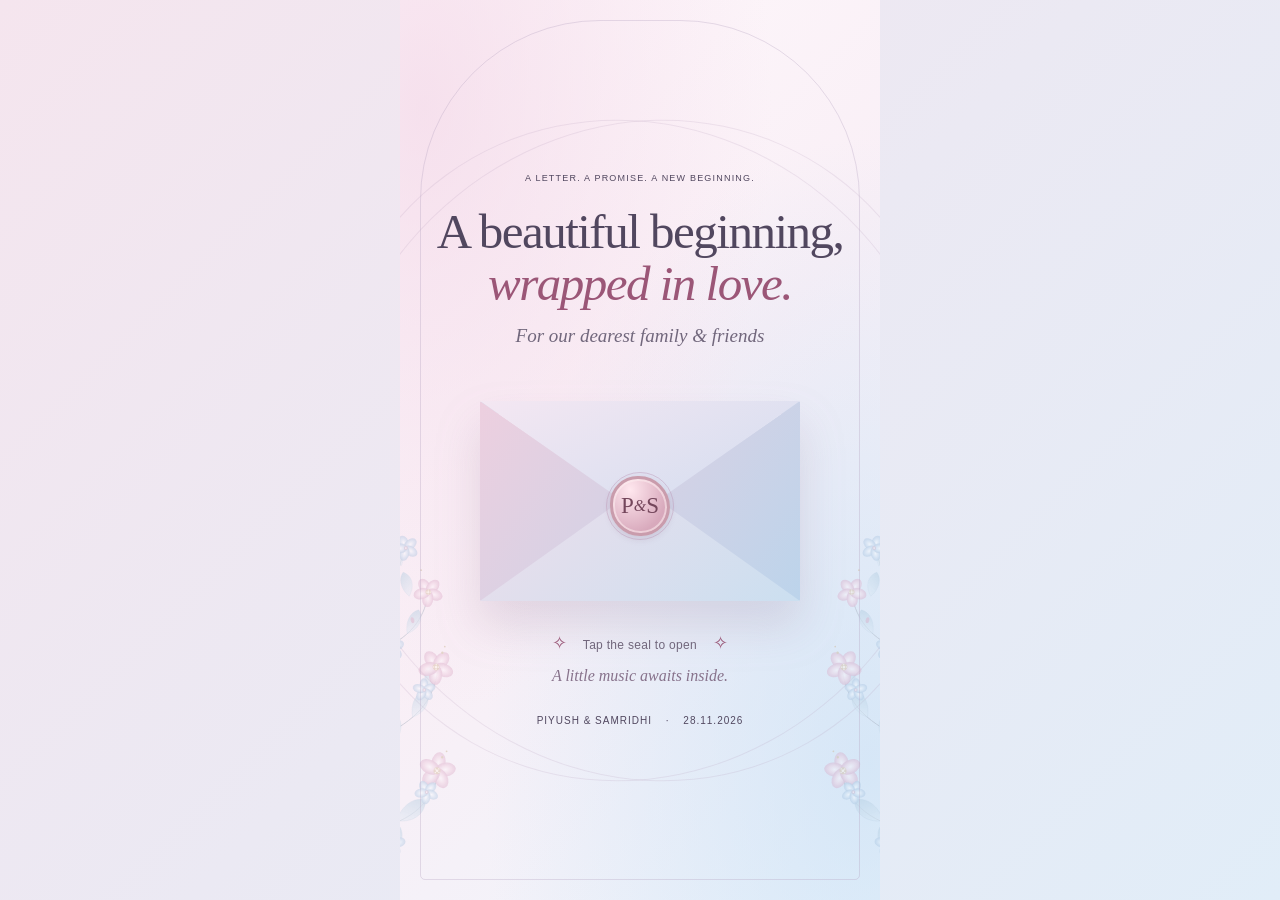
==== commit 62b79b3d: "Add files via upload" ====
--- a/index.html
+++ b/index.html
@@ -10,9 +10,10 @@
   <meta property="og:type" content="website"/>
   <title>Piyush &amp; Samridhi · You're invited</title>
   <link rel="icon" type="image/svg+xml" href="assets/monogram.svg"/>
-  <link rel="stylesheet" href="experience.css?v=pastel-3"/>
+  <link rel="stylesheet" href="experience.css?v=mobile-5"/>
+  <link rel="stylesheet" href="mobile.css?v=mobile-5"/>
   <script>document.documentElement.classList.add('js');document.documentElement.dataset.motion='on';</script>
-  <script src="experience.js?v=pastel-3" defer></script>
+  <script src="experience.js?v=mobile-5" defer></script>
 </head>
 <body>
   <a class="skip-link" href="#celebration" data-chapter="2">Skip to ceremony details</a>
@@ -40,6 +41,8 @@
 
   <main class="invitation" id="invitation">
     <div class="story" id="story">
+      <div class="story-scroll" id="story-scroll" tabindex="0" role="region" aria-label="Engagement invitation. Swipe up for the next chapter, or use the chapter buttons.">
+      <div class="story-track">
       <div class="story-stage" id="story-stage">
         <div class="world" aria-hidden="true">
           <div class="world-glow"></div>
@@ -56,7 +59,7 @@
         <header class="site-header">
           <a class="wordmark" href="#home" data-chapter="0" aria-label="Back to the beginning">P<i>&amp;</i>S</a>
           <span class="header-date">28 · 11 · 2026</span>
-          <span class="header-note">A little love story</span>
+          <button class="header-details" data-chapter="2">When &amp; where <span aria-hidden="true">↗</span></button>
         </header>
 
         <div class="scene-stack">
@@ -67,7 +70,7 @@
               <div class="interlocking-rings" aria-hidden="true"><span></span><span></span><i>✦</i></div>
               <h1 class="couple-names" id="couple-names" tabindex="-1"><span>Piyush</span><i>&amp;</i><span>Samridhi</span></h1>
               <p class="script-line">A promise of forever.</p>
-              <p class="date-line">SATURDAY, 28 NOVEMBER 2026 <span>·</span> PANCHKULA</p>
+              <p class="date-line"><span>Saturday, 28 November 2026</span><span>Panchkula</span></p>
               <button class="continue-button" data-chapter="1">Let the story unfold <span aria-hidden="true">↓</span></button>
             </div>
           </section>
@@ -78,9 +81,9 @@
               <h2 id="families-title" tabindex="-1">Two families.<br/><em>One forever.</em></h2>
               <p class="scene-description">Some moments are sweeter when shared with you.</p>
               <div class="family-pair">
-                <div><h3>Piyush Kaushik</h3><p>Son of</p><strong>Satish Kaushik<br/>&amp; Urmila Kaushik</strong></div>
+                <div><h3>Piyush Kaushik</h3><p>Son of</p><strong>Satish Kaushik &amp; Urmila Kaushik</strong></div>
                 <span class="family-amp" aria-hidden="true">&amp;</span>
-                <div><h3>Samridhi Sharma</h3><p>Daughter of</p><strong>Rajneesh Sharma<br/>&amp; Poonam Sharma</strong></div>
+                <div><h3>Samridhi Sharma</h3><p>Daughter of</p><strong>Rajneesh Sharma &amp; Poonam Sharma</strong></div>
               </div>
               <button class="continue-button" data-chapter="2">A date with destiny <span aria-hidden="true">↓</span></button>
             </div>
@@ -96,7 +99,7 @@
               </div>
               <div class="occasion-actions">
                 <a class="button button-gold" href="https://maps.app.goo.gl/BYGhpzSYVJ5wRxBEA" target="_blank" rel="noopener noreferrer">Find the venue <span aria-hidden="true">↗</span></a>
-                <button class="button button-outline" data-calendar>Save the date <span aria-hidden="true">＋</span></button>
+                <button class="button button-outline" data-calendar aria-haspopup="dialog" aria-controls="calendar-dialog">Add to calendar <span aria-hidden="true">＋</span></button>
               </div>
               <p class="time-note">Ceremony time will be shared by the families.</p>
               <div class="countdown-section" id="countdown-section">
@@ -135,12 +138,31 @@
             <button data-chapter="2" aria-label="Chapter 3: The celebration"><span></span></button>
             <button data-chapter="3" aria-label="Chapter 4: With love"><span></span></button>
           </div>
-          <button class="next-chapter" id="next-chapter" aria-label="Next chapter"><span id="next-label">Scroll to unfold</span><span class="scroll-arrow" aria-hidden="true">↓</span></button>
+          <button class="next-chapter" id="next-chapter" aria-label="Next chapter"><span id="next-label">Swipe up to unfold</span><span class="scroll-arrow" aria-hidden="true">↓</span></button>
         </nav>
         <div class="reading-progress" aria-hidden="true"></div>
       </div>
+      <span class="story-stop" style="--stop:0" aria-hidden="true"></span>
+      <span class="story-stop" style="--stop:1" aria-hidden="true"></span>
+      <span class="story-stop" style="--stop:2" aria-hidden="true"></span>
+      <span class="story-stop" style="--stop:3" aria-hidden="true"></span>
+      </div>
+      </div>
     </div>
   </main>
+
+  <dialog class="calendar-sheet" id="calendar-dialog" aria-labelledby="calendar-title" aria-describedby="calendar-help">
+    <div class="sheet-handle" aria-hidden="true"></div>
+    <div class="calendar-heading"><div><p class="eyebrow">Keep a little space for us</p><h2 id="calendar-title">Save our date.</h2></div><button class="icon-button" id="close-calendar" aria-label="Close calendar options">×</button></div>
+    <p class="calendar-summary">Piyush &amp; Samridhi<br/><strong>28 November 2026 · The Cove, Panchkula</strong></p>
+    <div class="calendar-options">
+      <a id="google-calendar" target="_blank" rel="noopener noreferrer"><span class="calendar-symbol google-symbol" aria-hidden="true">28</span><span>Google Calendar<small>Open a prefilled event, then tap Save</small></span><span aria-hidden="true">↗</span></a>
+      <a id="outlook-calendar" target="_blank" rel="noopener noreferrer"><span class="calendar-symbol outlook-symbol" aria-hidden="true">O</span><span>Outlook<small>Open a prefilled event, then tap Save</small></span><span aria-hidden="true">↗</span></a>
+      <a href="assets/engagement.ics" type="text/calendar"><span class="calendar-symbol apple-symbol" aria-hidden="true">＋</span><span>Apple Calendar / iPhone<small>Open the calendar file, then confirm Add</small></span><span aria-hidden="true">↗</span></a>
+    </div>
+    <p id="calendar-help">Choose your calendar to confirm the event. Apple Calendar requires a calendar file; some browsers download it first. The date is saved as an all-day event until the families share the ceremony time.</p>
+    <button class="text-button calendar-download" id="download-calendar">Download a calendar file instead</button>
+  </dialog>
 
   <dialog class="film-dialog" id="film-dialog" aria-labelledby="film-title">
     <div class="film-dialog-header"><h2 id="film-title">Our engagement invitation</h2><button class="icon-button close-film" id="close-film" aria-label="Close invitation video">×</button></div>
--- a/mobile.css
+++ b/mobile.css
@@ -0,0 +1,195 @@
+/* A phone-sized invitation at every screen width. */
+html{scrollbar-gutter:auto;scroll-behavior:auto}
+html.js,html.js body{height:100%;overflow:hidden;overscroll-behavior:none}
+body{background:linear-gradient(135deg,#f5e5ee,#e1edf8);font-size:14px}
+.invitation{width:100%;max-width:480px;margin-inline:auto}
+.js .invitation{position:fixed;inset:0;box-shadow:0 0 80px #8c739017}
+.js .story{height:100%;height:100dvh}
+.js .story-scroll{position:absolute;inset:0;overflow-x:hidden;overflow-y:auto;scroll-snap-type:y mandatory;overscroll-behavior-y:contain;scrollbar-width:none;scroll-timeline:--chapters block;-webkit-overflow-scrolling:touch}
+.story-scroll::-webkit-scrollbar{display:none}
+.story-scroll:focus-visible{outline:2px solid var(--gold);outline-offset:-3px}
+.js .story-track{position:relative;height:calc(var(--page-height,100svh) * 4)}
+.js .story-stage{position:sticky;top:0;height:var(--page-height,100svh);overflow:hidden;contain:layout paint}
+.story-stop{display:none}
+.js .story-stop{display:block;position:absolute;top:calc(var(--stop) * var(--page-height,100svh));width:1px;height:1px;scroll-snap-align:start;scroll-snap-stop:always;pointer-events:none}
+.dialog-open .story-scroll{overflow-y:hidden}
+.site-header{height:calc(72px + env(safe-area-inset-top));padding:env(safe-area-inset-top) 22px 0;gap:12px}
+.wordmark{display:flex;align-items:center;min-width:48px;min-height:48px;font-size:31px}
+.wordmark i{font-size:23px}
+.header-date,.header-note{display:none}
+.header-details{min-height:48px;padding:8px 0 8px 16px;background:none;border:0;font-size:12px;color:var(--blue-ink)}
+.header-details>span{margin-left:7px}
+.scene{padding:calc(85px + env(safe-area-inset-top)) 23px calc(112px + env(safe-area-inset-bottom));min-height:100svh}
+.scene-content{max-width:420px}
+.scene-kicker{font-size:10px;line-height:1.6;letter-spacing:1.7px;margin-bottom:18px}
+.intro-line{font-size:13px;line-height:1.7;max-width:295px;margin-inline:auto}
+.interlocking-rings{position:relative;inset:auto;scale:1;opacity:1;width:90px;height:45px;margin:24px auto 20px}
+.interlocking-rings>span{top:1px;width:43px;height:43px}
+.interlocking-rings>span:first-child{left:7px}.interlocking-rings>span:nth-child(2){right:7px}
+.interlocking-rings>i{right:8px;top:-13px;font-size:22px}
+.couple-names{flex-direction:column;gap:0;font-size:clamp(64px,20vw,96px);letter-spacing:-2.5px}
+.couple-names i{font-size:44px;line-height:1.05;margin:4px 0}
+.script-line{font-size:27px;margin-top:22px}
+.date-line{font-size:12px;line-height:1.7;letter-spacing:.3px;margin-top:20px;color:var(--ink)}
+.date-line>span{display:block;padding:0}
+.date-line>span+span{font-size:11px;color:var(--soft);margin-top:3px}
+.continue-button{min-height:48px;margin-top:18px;padding:10px 15px;font-size:12px;gap:14px}
+h2{font-size:clamp(46px,12vw,58px);line-height:1.03;letter-spacing:-1.5px}
+.scene-description{max-width:315px;font-size:13px;line-height:1.65;margin:18px auto 0}
+.family-pair{display:grid;grid-template-columns:1fr;gap:8px;margin:24px auto 0;max-width:340px}
+.family-pair h3{font-size:30px;line-height:1.2;margin-bottom:4px}
+.family-pair p{font-size:11px;line-height:1.5;margin-bottom:2px}
+.family-pair strong{font-size:13px;line-height:1.65}
+.family-amp{font-size:26px;line-height:1.1;margin:2px 0;color:var(--gold)}
+.occasion-details{margin:25px auto 22px;gap:23px}
+.date-emblem{width:96px;height:116px}
+.date-emblem>span{font-size:10px;letter-spacing:1.5px}
+.date-emblem>span:last-child{font-size:8px;letter-spacing:.2px}
+.date-emblem strong{font-size:57px;margin:4px 0 7px}
+.venue-details .eyebrow{font-size:10px;letter-spacing:1px}
+.venue-details h3{font-size:38px;margin:4px 0}
+.venue-details>p:last-child{font-size:13px;line-height:1.6}
+.occasion-actions{position:static;display:flex;flex-direction:row;gap:10px}
+.button{min-height:50px;flex:1;padding:12px 9px;font-size:12px;gap:8px;border-radius:28px}
+.time-note{font-size:11px;line-height:1.6;max-width:285px;margin:12px auto 0}
+.countdown-section{margin-top:22px}
+.countdown-section>p{font-size:18px}
+.countdown{gap:10px;margin:13px auto 7px}
+.countdown>div{min-width:43px;gap:6px}
+.countdown strong{font-size:33px}
+.countdown span{font-size:9px;letter-spacing:.8px}
+.countdown>i{font-size:24px}
+.timezone{font-size:8px;letter-spacing:1px}
+.closing-content h2{font-size:clamp(39px,10.3vw,49px)}
+.love-mark{display:block;min-width:64px;min-height:48px;font-size:53px;line-height:.8;margin:20px auto 32px}
+.love-mark>span{font-size:9px;letter-spacing:.5px;top:calc(100% + 6px)}
+.film-button{min-height:64px;margin-top:23px;padding:8px;gap:16px}
+.play-icon{width:48px;height:48px}
+.film-button>span:last-child{font-size:14px}
+.film-button small{font-size:9px;letter-spacing:.6px;margin-top:4px}
+.family-signoff{font-size:12px;line-height:1.7;margin-top:20px}
+.hashtag{font-size:20px;margin-top:6px}
+.closing-actions{gap:12px;margin-top:14px}
+.text-button{font-size:11px;min-height:48px;padding:8px 3px;text-underline-offset:5px}
+.chapter-navigation{left:20px;right:20px;bottom:calc(12px + env(safe-area-inset-bottom));display:grid;grid-template-columns:1fr auto;gap:0 6px;align-items:center;flex-wrap:nowrap}
+.chapter-meta{order:0;min-width:0;gap:8px;font-size:11px}
+#chapter-number{font-size:25px}
+.chapter-rule{width:16px}
+#chapter-label{letter-spacing:0}
+.chapter-dots{order:0;gap:0}
+.chapter-dots>button{width:44px;height:48px}
+.next-chapter{order:0;grid-column:1/-1;width:100%;min-width:0;min-height:44px;justify-content:center;font-size:10px;letter-spacing:1px;text-transform:uppercase;gap:12px}
+.scroll-arrow{font-size:22px}
+.reading-progress{height:3px}
+.world-halo{width:116%}.halo-two{width:152%}
+.world-branch{width:42%;height:70%;top:18%;opacity:.4}
+.branch-left{left:-18%}.branch-right{right:-18%}
+.world-garden{width:200%;left:-50%;height:37%;opacity:.48}
+.floating-petals span{width:9px;height:15px}
+.butterfly{width:32px;height:28px}
+.butterfly-one{left:5%;top:16%}.butterfly-two{right:4%;top:63%;width:28px}
+.js .envelope-screen{width:100%;max-width:480px;margin-inline:auto;min-height:0;padding:calc(28px + env(safe-area-inset-top)) 20px calc(28px + env(safe-area-inset-bottom))}
+.envelope-screen>h1{font-size:clamp(38px,11vw,49px);line-height:1.05;margin:20px 0 16px}
+.envelope-screen>.eyebrow{font-size:9px;letter-spacing:1.2px}
+.guest-line{font-size:19px}
+.envelope{width:320px;max-width:82vw;height:200px;margin:54px 0 28px}
+.open-hint{font-size:12px;letter-spacing:.3px}
+.music-note{font-size:16px;margin-top:8px}
+.envelope-date{font-size:10px;letter-spacing:1px;margin-top:28px}
+.envelope-bouquet{width:35%;height:43%;opacity:.5}
+.bouquet-left{left:-11%}.bouquet-right{right:-11%}
+.petal-shower{max-width:480px;margin-inline:auto}
+.toast{font-size:13px;max-width:min(420px,calc(100% - 32px));bottom:calc(112px + env(safe-area-inset-bottom))}
+.js.is-open[data-motion=on] .scene.is-active h2,
+.js.is-open[data-motion=on] .scene.is-active .scene-kicker,
+.js.is-open[data-motion=on] .scene.is-active .family-pair>div:first-child,
+.js.is-open[data-motion=on] .scene.is-active .family-pair>div:last-child,
+.js.is-open[data-motion=on] .scene.is-active .couple-names>span:first-child,
+.js.is-open[data-motion=on] .scene.is-active .couple-names>span:last-child{animation:none}
+.scene{will-change:transform,opacity}
+.js.has-scroll-timeline:not(.reader-mode) .scene{animation:chapter-one linear both;animation-timeline:--chapters}
+.js.has-scroll-timeline:not(.reader-mode) #families{animation-name:chapter-two}
+.js.has-scroll-timeline:not(.reader-mode) #celebration{animation-name:chapter-three}
+.js.has-scroll-timeline:not(.reader-mode) #with-love{animation-name:chapter-four}
+@keyframes chapter-one{0%{opacity:1;transform:translate3d(0,0,0) scale(1)}33.333%,100%{opacity:0;transform:translate3d(0,-18svh,0) scale(.98)}}
+@keyframes chapter-two{0%{opacity:0;transform:translate3d(0,18svh,0) scale(.98)}33.333%{opacity:1;transform:translate3d(0,0,0) scale(1)}66.667%,100%{opacity:0;transform:translate3d(0,-18svh,0) scale(.98)}}
+@keyframes chapter-three{0%,33.333%{opacity:0;transform:translate3d(0,18svh,0) scale(.98)}66.667%{opacity:1;transform:translate3d(0,0,0) scale(1)}100%{opacity:0;transform:translate3d(0,-18svh,0) scale(.98)}}
+@keyframes chapter-four{0%,66.667%{opacity:0;transform:translate3d(0,18svh,0) scale(.98)}100%{opacity:1;transform:translate3d(0,0,0) scale(1)}}
+.calendar-sheet{position:fixed;inset:auto 0 0;width:100%;max-width:480px;max-height:calc(100dvh - 16px);margin:0 auto;padding:10px 22px calc(20px + env(safe-area-inset-bottom));border:1px solid #d8bfd3;border-bottom:0;border-radius:28px 28px 0 0;background:linear-gradient(150deg,#fff9fd,#edf5fd);color:var(--ink);overflow-y:auto;overscroll-behavior:contain}
+.calendar-sheet::backdrop{background:#55496388;backdrop-filter:blur(5px)}
+.calendar-sheet[open]{animation:sheet-arrive .35s var(--ease)}
+.sheet-handle{width:36px;height:4px;border-radius:5px;background:#cdb8ce;margin:0 auto 20px}
+.calendar-heading{display:flex;align-items:center;justify-content:space-between;gap:12px}
+.calendar-heading .eyebrow{font-size:9px;letter-spacing:1px;color:var(--gold)}
+.calendar-heading h2{font-size:39px;line-height:1.15;margin-top:5px}
+.calendar-heading .icon-button{min-width:48px;min-height:48px}
+.calendar-summary{font-size:13px;line-height:1.8;margin:18px 0}
+.calendar-summary strong{font-size:12px;font-weight:500}
+.calendar-options{display:grid;gap:10px}
+.calendar-options>a{display:flex;align-items:center;gap:13px;min-height:76px;padding:12px;border:1px solid #d8c8dd;border-radius:16px;background:#fffcffb3;text-decoration:none;font-size:15px}
+.calendar-options>a>span:nth-child(2){flex:1}
+.calendar-options small{display:block;font-size:11px;line-height:1.5;color:var(--soft);margin-top:3px}
+.calendar-symbol{display:grid;place-items:center;width:38px;height:40px;border-radius:10px;font-size:16px;flex-shrink:0}
+.google-symbol{background:#e6eefc;color:#4e71a0}.outlook-symbol{background:#e0eff7;color:#487390}.apple-symbol{background:#f2e5ed;color:#91617f}
+#calendar-help{font-size:11px;line-height:1.7;color:var(--soft);margin-top:18px}
+.calendar-download{display:block;margin:6px auto 0;font-size:12px}
+.film-dialog{padding:14px;max-height:calc(100dvh - 24px)}
+.film-dialog-header h2{font-size:23px}.film-dialog>p{font-size:12px}
+@keyframes sheet-arrive{from{opacity:0;transform:translateY(70px)}to{opacity:1;transform:translateY(0)}}
+/* Small phones retain readable details instead of scaling an entire screen down. */
+@media(max-height:780px){
+  .scene{padding-top:calc(74px + env(safe-area-inset-top));padding-bottom:calc(108px + env(safe-area-inset-bottom))}
+  .site-header{height:calc(64px + env(safe-area-inset-top))}
+  .scene-kicker{font-size:9px;letter-spacing:1px;margin-bottom:12px}
+  .intro-line{font-size:12px}
+  .interlocking-rings{margin:16px auto 13px;height:36px;scale:.85}
+  .couple-names{font-size:clamp(64px,19vw,82px)}.couple-names i{font-size:36px}
+  .script-line{font-size:23px;margin-top:14px}.date-line{font-size:11px;margin-top:13px}
+  .continue-button{margin-top:8px}
+  h2{font-size:45px}
+  .scene-description{font-size:12px;margin-top:12px}
+  .family-pair{grid-template-columns:1fr 18px 1fr;gap:8px;margin-top:21px}
+  .family-pair h3{font-size:25px;margin-bottom:8px}.family-pair strong{font-size:12px}.family-amp{font-size:25px}
+  .occasion-details{margin:15px auto;gap:20px}.date-emblem{height:99px;width:85px}.date-emblem strong{font-size:47px}
+  .venue-details h3{font-size:34px}.venue-details>p:last-child{font-size:12px}
+  .countdown-section{margin-top:14px}.countdown-section>p{font-size:16px}.countdown{margin-top:10px}.countdown strong{font-size:28px}
+  .closing-content h2{font-size:39px}.love-mark{font-size:43px;margin:12px auto 26px}
+  .film-button{margin-top:13px;min-height:60px}.family-signoff{margin-top:12px;font-size:11px}.hashtag{font-size:18px}.closing-actions{margin-top:7px}
+  .envelope-screen>h1{font-size:39px;margin:14px 0}.envelope{width:285px;height:178px;margin:43px 0 24px}.guest-line{font-size:17px}.envelope-date{margin-top:22px}
+}
+@media(max-height:610px){
+  .scene{padding:calc(64px + env(safe-area-inset-top)) 20px calc(108px + env(safe-area-inset-bottom))}
+  .site-header{height:calc(58px + env(safe-area-inset-top))}
+  .scene-kicker{font-size:9px;margin-bottom:10px}.intro-line{font-size:11px}
+  .couple-names{font-size:66px}.couple-names i{font-size:30px}.interlocking-rings{margin:12px auto 9px;height:29px;scale:.7}
+  .script-line{font-size:21px;margin-top:11px}.date-line{font-size:11px;margin-top:10px}.continue-button{display:none}
+  h2,.celebration-content h2{font-size:38px}.scene-description{font-size:11px;margin-top:10px}
+  .families-content .scene-description{display:none}.family-pair{margin-top:20px}.family-pair h3{font-size:24px}.family-pair strong{font-size:12px}
+  .occasion-details{margin:10px auto}.date-emblem{height:85px;width:75px}.date-emblem strong{font-size:40px}.date-emblem>span{font-size:9px}.date-emblem>span:last-child{font-size:7px}
+  .venue-details h3{font-size:31px}.venue-details>p:last-child{font-size:12px}.venue-details .eyebrow{font-size:9px}
+  .button{min-height:48px;font-size:11px}.time-note{margin-top:7px;font-size:10px}.countdown-section{margin-top:8px}
+  .countdown-section>p{font-size:15px}.countdown{margin:5px auto 3px}.countdown strong{font-size:26px}.timezone{font-size:7px}
+  .closing-content h2{font-size:34px}.love-mark{font-size:37px;min-height:44px;margin:5px auto 22px}.love-mark>span{font-size:8px}
+  .film-button{margin-top:8px;min-height:54px}.play-icon{width:42px;height:42px}.film-button>span:last-child{font-size:13px}
+  .family-signoff{font-size:10px;margin-top:8px}.hashtag{font-size:17px;margin-top:3px}.closing-actions{margin-top:4px}.text-button{font-size:10px}
+  .envelope-screen>h1{font-size:34px;margin:12px 0}.envelope{width:260px;height:162px;margin:33px 0 19px}.envelope-date{margin-top:17px}.music-note{font-size:14px}.open-hint{font-size:11px}
+}
+/* Landscape, zoom, and enlarged text get an unclipped reading layout. */
+.js.reader-mode .story-track{height:auto}
+.js.reader-mode .story-stage{height:auto;min-height:var(--page-height);position:relative;contain:none;overflow:visible}
+.js.reader-mode .scene-stack{position:relative}
+.js.reader-mode .scene{position:relative;inset:auto;min-height:var(--page-height);opacity:1!important;transform:none!important;animation:none!important;scroll-snap-align:start;scroll-snap-stop:always;will-change:auto}
+.js.reader-mode .story-stop{display:none}
+.reader-mode .world{position:fixed;max-width:480px;margin-inline:auto}
+.reader-mode .site-header{position:fixed;max-width:480px;left:50%;transform:translateX(-50%);background:#fcf6faed}
+.reader-mode .chapter-navigation{position:fixed;left:50%;right:auto;transform:translateX(-50%);width:min(440px,calc(100% - 40px));background:linear-gradient(transparent,#fcf6fa 25%);border-radius:18px}
+.reader-mode .reading-progress{display:none}
+@media print{
+  html.js,html.js body{height:auto;overflow:visible}
+  .js .invitation{position:static;box-shadow:none}
+  .js .story,.js .story-track,.js .story-stage{height:auto;contain:none}
+  .js .story-scroll{position:static;overflow:visible}
+  .js .story-stop,.calendar-sheet{display:none!important}
+  .js.has-scroll-timeline .scene{position:static;min-height:0;opacity:1!important;transform:none!important;animation:none!important;will-change:auto}
+  .scene{padding:25px!important}.scene-content{max-width:none}.continue-button{display:none}
+}
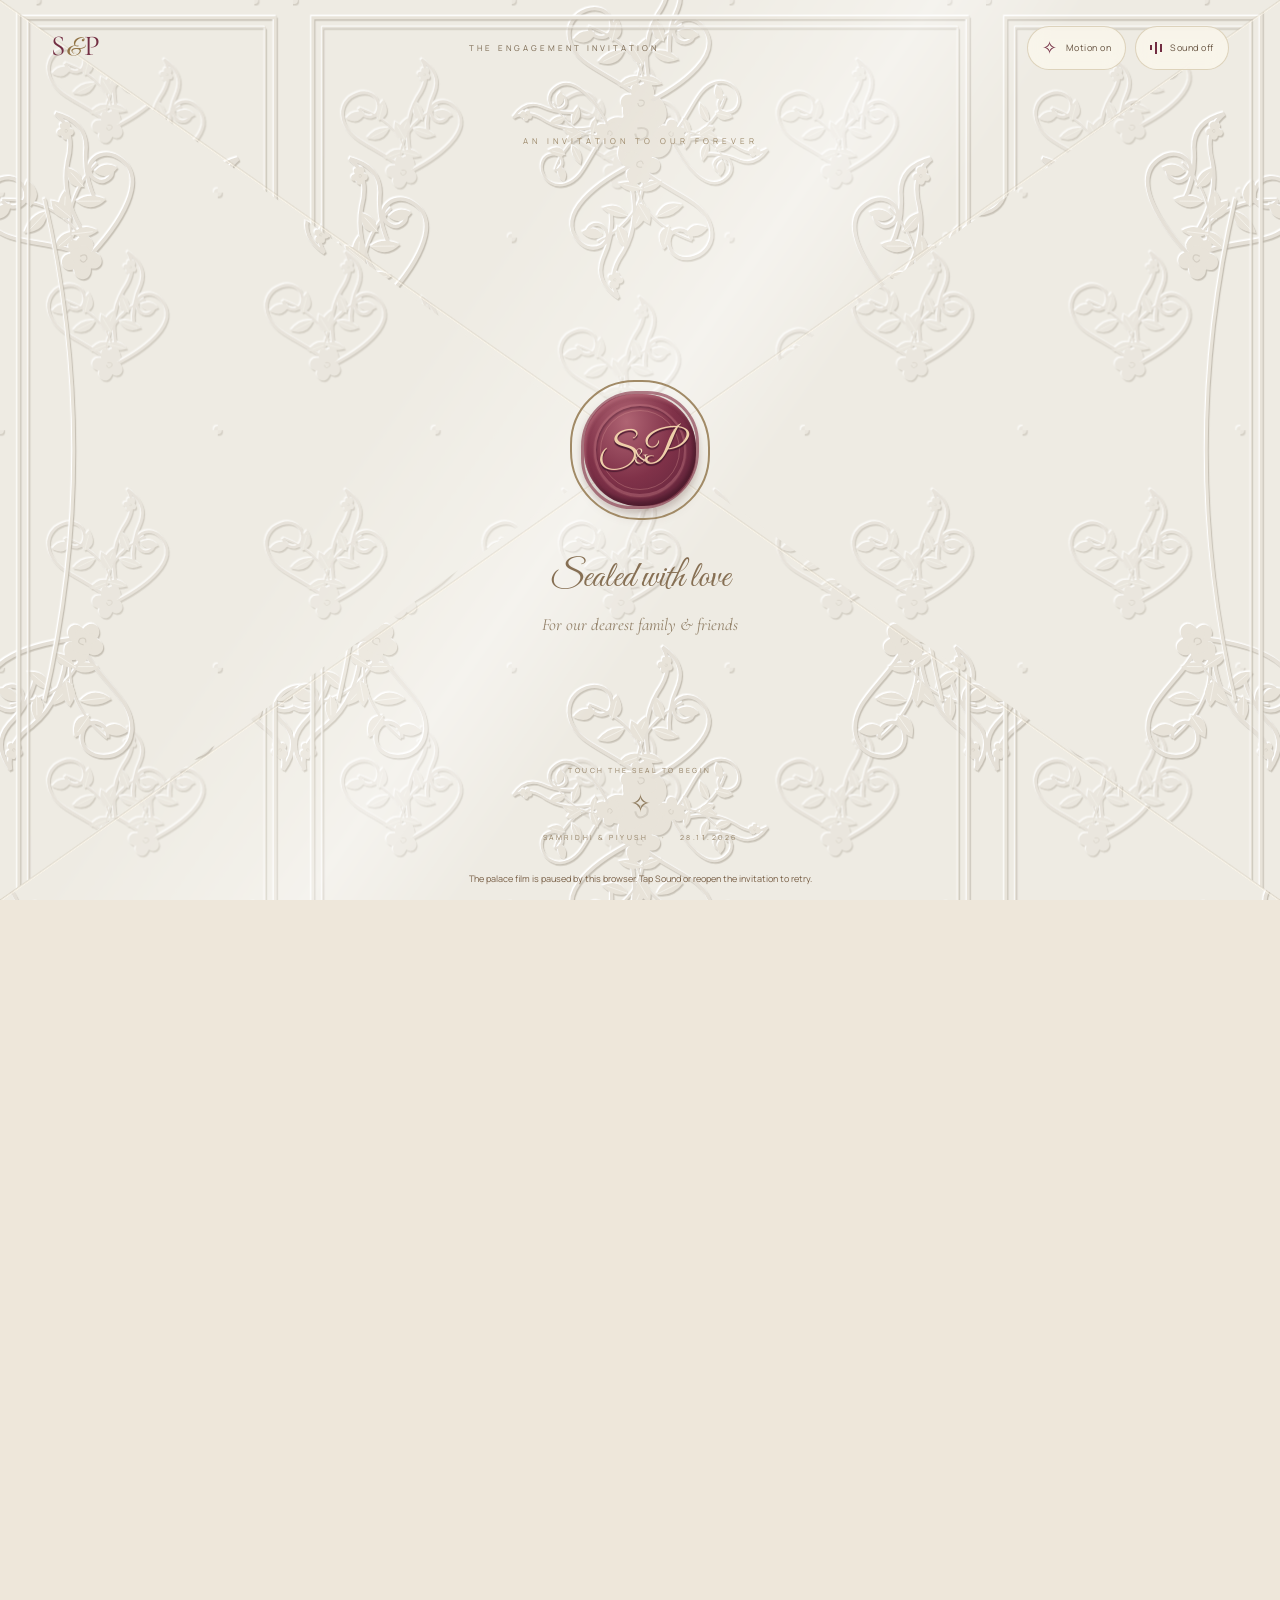
==== commit 69382bb6: "Add files via upload" ====
--- a/index.html
+++ b/index.html
@@ -1,176 +1,128 @@
 <!doctype html>
 <html lang="en">
 <head>
-  <meta charset="utf-8"/>
-  <meta name="viewport" content="width=device-width, initial-scale=1, viewport-fit=cover"/>
-  <meta name="theme-color" content="#f7e9f1"/>
-  <meta name="description" content="Together with our families, join us for the engagement of Piyush Kaushik and Samridhi Sharma. 28 November 2026 · The Cove, Panchkula."/>
-  <meta property="og:title" content="Piyush & Samridhi | A beautiful beginning"/>
-  <meta property="og:description" content="You're invited! 28 November 2026 · The Cove, Sector 5, Panchkula."/>
-  <meta property="og:type" content="website"/>
-  <title>Piyush &amp; Samridhi · You're invited</title>
-  <link rel="icon" type="image/svg+xml" href="assets/monogram.svg"/>
-  <link rel="stylesheet" href="experience.css?v=mobile-5"/>
-  <link rel="stylesheet" href="mobile.css?v=mobile-5"/>
-  <script>document.documentElement.classList.add('js');document.documentElement.dataset.motion='on';</script>
-  <script src="experience.js?v=mobile-5" defer></script>
+  <meta charset="utf-8">
+  <meta name="viewport" content="width=device-width, initial-scale=1, viewport-fit=cover">
+  <meta name="theme-color" content="#eee9de">
+  <meta name="description" content="An invitation to our forever. Celebrate the engagement of Samridhi Sharma and Piyush Kaushik, 28 November 2026, The Cove, Sector 5, Panchkula.">
+  <meta property="og:title" content="Samridhi &amp; Piyush — An invitation to our forever">
+  <meta property="og:description" content="28 November 2026 · The Cove, Panchkula. Together with our families, you're invited to our engagement.">
+  <meta property="og:type" content="website">
+  <title>Samridhi &amp; Piyush — An invitation to our forever</title>
+  <link rel="icon" href="assets/monogram.svg" type="image/svg+xml">
+  <link rel="preload" href="assets/fonts/great-vibes.ttf" as="font" type="font/ttf" crossorigin>
+  <link rel="preload" href="assets/embossed.svg" as="image">
+  <link rel="stylesheet" href="cinematic.css?v=6">
+  <script src="cinema-film.js?v=6" defer></script>
+  <script src="cinematic.js?v=6" defer></script>
 </head>
 <body>
-  <a class="skip-link" href="#celebration" data-chapter="2">Skip to ceremony details</a>
+  <a class="skip-link" id="skip-link" href="#celebration">Skip to engagement details</a>
 
-  <section class="envelope-screen" id="envelope-screen" aria-labelledby="envelope-title">
-    <div class="envelope-orbit orbit-one" aria-hidden="true"></div>
-    <div class="envelope-orbit orbit-two" aria-hidden="true"></div>
-    <img class="envelope-bouquet bouquet-left" src="assets/blossom-spray.svg" alt="" width="260" height="640"/>
-    <img class="envelope-bouquet bouquet-right" src="assets/blossom-spray.svg" alt="" width="260" height="640"/>
-    <div class="envelope-petals" aria-hidden="true"><span></span><span></span><span></span><span></span><span></span><span></span></div>
-    <p class="eyebrow">A letter. A promise. A new beginning.</p>
-    <h1 id="envelope-title">A beautiful beginning,<br/><em>wrapped in love.</em></h1>
-    <p class="guest-line" id="guest-line">For our dearest family &amp; friends</p>
-    <button class="envelope" id="open-envelope" aria-label="Open Piyush and Samridhi's engagement invitation">
-      <span class="envelope-paper" aria-hidden="true"><span class="paper-monogram">P <i>&amp;</i> S</span><span>YOU'RE INVITED</span></span>
-      <span class="envelope-back" aria-hidden="true"></span>
-      <span class="envelope-front" aria-hidden="true"></span>
-      <span class="envelope-flap" aria-hidden="true"></span>
-      <span class="wax-seal" aria-hidden="true">P<span>&amp;</span>S</span>
-    </button>
-    <p class="open-hint"><span aria-hidden="true">✧</span> Tap the seal to open <span aria-hidden="true">✧</span></p>
-    <p class="music-note">A little music awaits inside.</p>
-    <p class="envelope-date">PIYUSH &amp; SAMRIDHI <span>·</span> 28.11.2026</p>
+  <section class="seal-screen" id="seal-screen" aria-label="An invitation sealed with love" hidden>
+    <div class="light-space" aria-hidden="true"><div class="light-core"></div><div class="light-beams"></div><div class="light-beams second-rays"></div><div class="light-vertical"></div></div>
+    <div class="envelope-sheet envelope-left" aria-hidden="true"></div>
+    <div class="envelope-sheet envelope-right" aria-hidden="true"></div>
+    <div class="envelope-sheet envelope-bottom" aria-hidden="true"></div>
+    <div class="envelope-sheet envelope-top" aria-hidden="true"></div>
+    <div class="envelope-seams" aria-hidden="true"></div>
+    <p class="seal-eyebrow">AN INVITATION TO OUR FOREVER</p>
+    <button class="wax-seal" id="open-invitation" aria-label="Break the seal and open Samridhi and Piyush's engagement invitation"><span class="wax-rim" aria-hidden="true"></span><span class="wax-monogram" aria-hidden="true">S<i>&amp;</i>P</span></button>
+    <div class="envelope-inscription"><p class="script">Sealed with love</p><p id="guest">For our dearest family &amp; friends</p></div>
+    <div class="seal-bottom"><p>TOUCH THE SEAL TO BEGIN</p><span aria-hidden="true">✧</span><p>SAMRIDHI &amp; PIYUSH <i>·</i> 28.11.2026</p></div>
+    <p class="graphics-note" id="graphics-note" role="status" hidden></p>
   </section>
+  <div class="intro-flash" id="intro-flash" aria-hidden="true"></div>
 
-  <main class="invitation" id="invitation">
-    <div class="story" id="story">
-      <div class="story-scroll" id="story-scroll" tabindex="0" role="region" aria-label="Engagement invitation. Swipe up for the next chapter, or use the chapter buttons.">
-      <div class="story-track">
-      <div class="story-stage" id="story-stage">
-        <div class="world" aria-hidden="true">
-          <div class="world-glow"></div>
-          <div class="world-halo halo-one"></div><div class="world-halo halo-two"></div>
-          <div class="world-garden"></div>
-          <img class="world-branch branch-left" src="assets/blossom-spray.svg" alt="" width="260" height="640"/>
-          <img class="world-branch branch-right" src="assets/blossom-spray.svg" alt="" width="260" height="640"/>
-          <div class="butterflies">
-            <svg class="butterfly butterfly-one" viewBox="0 0 80 60"><g class="wing wing-left"><path d="M40 29C9-12-9 9 7 28c-14 14 8 34 33 4" fill="#c79ab8"/><path d="M36 28 12 12m25 20L15 42" stroke="#fff9fc" stroke-width="1.2"/></g><g class="wing wing-right"><path d="M40 29C71-12 89 9 73 28c14 14-8 34-33 4" fill="#93b7d4"/><path d="m44 28 24-16M43 32l22 10" stroke="#fff9fc" stroke-width="1.2"/></g><path d="M40 21v20m0-18-6-6m6 6 6-6" stroke="#86728e" stroke-width="2" fill="none"/></svg>
-            <svg class="butterfly butterfly-two" viewBox="0 0 80 60"><g class="wing wing-left"><path d="M40 29C9-12-9 9 7 28c-14 14 8 34 33 4" fill="#b1cbe0"/><path d="M36 28 12 12m25 20L15 42" stroke="#fff9fc" stroke-width="1.2"/></g><g class="wing wing-right"><path d="M40 29C71-12 89 9 73 28c14 14-8 34-33 4" fill="#d6aec8"/><path d="m44 28 24-16M43 32l22 10" stroke="#fff9fc" stroke-width="1.2"/></g><path d="M40 21v20m0-18-6-6m6 6 6-6" stroke="#86728e" stroke-width="2" fill="none"/></svg>
+  <header class="film-header" id="film-header">
+    <a class="wordmark" href="#beginning" data-chapter="0" aria-label="Samridhi and Piyush, the beginning">S<i>&amp;</i>P</a>
+    <span class="header-caption">THE ENGAGEMENT INVITATION</span>
+    <div class="header-actions">
+      <button id="motion-toggle" class="round-control" aria-pressed="true" hidden><span aria-hidden="true">✧</span><span id="motion-label">Motion on</span></button>
+      <button id="music-toggle" class="round-control" aria-pressed="false" aria-label="Play gentle instrumental music" hidden><span class="equalizer" aria-hidden="true"><i></i><i></i><i></i></span><span id="music-label">Sound off</span></button>
+    </div>
+  </header>
+  <button class="skip-intro" id="skip-intro" hidden>Skip opening <span aria-hidden="true">↗</span></button>
+
+  <main id="invitation">
+    <div class="filmstrip" id="filmstrip">
+      <div class="film-stage" id="film-stage">
+        <div class="scene-world" aria-hidden="true"><div class="fallback-palace"></div><video id="palace-film" muted playsinline loop preload="auto" poster="assets/royal-hall.webp" aria-hidden="true"></video><div class="world-vignette"></div><div class="chapter-light"></div><canvas id="palace" aria-hidden="true"></canvas></div>
+        <div class="film-grain" aria-hidden="true"></div>
+        <div class="scene-caption" id="scene-caption" aria-hidden="true">A PROMISE OF FOREVER</div>
+
+        <section class="chapter hero-chapter" id="beginning" data-scene aria-labelledby="names">
+          <div class="chapter-inner">
+            <p class="overline entrance entrance-one">TOGETHER WITH OUR FAMILIES</p>
+            <p class="hero-prelude entrance entrance-two">We invite you to the beginning of our always.</p>
+            <h1 id="names" class="hero-names" tabindex="-1"><span class="name-line"><span class="script entrance entrance-three">Samridhi</span></span><i class="entrance entrance-four">&amp;</i><span class="name-line"><span class="script entrance entrance-five">Piyush</span></span></h1>
+            <div class="hero-rule entrance entrance-six" aria-hidden="true"><span></span>✧<span></span></div>
+            <p class="hero-occasion entrance entrance-six">THE ENGAGEMENT</p>
+            <p class="hero-date entrance entrance-six">28 November 2026</p>
+            <p class="hero-place entrance entrance-six">THE COVE · PANCHKULA</p>
           </div>
-          <div class="floating-petals"><span></span><span></span><span></span><span></span><span></span><span></span><span></span><span></span></div>
-        </div>
-        <header class="site-header">
-          <a class="wordmark" href="#home" data-chapter="0" aria-label="Back to the beginning">P<i>&amp;</i>S</a>
-          <span class="header-date">28 · 11 · 2026</span>
-          <button class="header-details" data-chapter="2">When &amp; where <span aria-hidden="true">↗</span></button>
-        </header>
+        </section>
 
-        <div class="scene-stack">
-          <section class="scene is-active" id="home" data-scene aria-labelledby="couple-names">
-            <div class="scene-content couple-content">
-              <p class="eyebrow scene-kicker">01 / The beginning of forever</p>
-              <p class="intro-line">Together with our families, we invite you to our engagement</p>
-              <div class="interlocking-rings" aria-hidden="true"><span></span><span></span><i>✦</i></div>
-              <h1 class="couple-names" id="couple-names" tabindex="-1"><span>Piyush</span><i>&amp;</i><span>Samridhi</span></h1>
-              <p class="script-line">A promise of forever.</p>
-              <p class="date-line"><span>Saturday, 28 November 2026</span><span>Panchkula</span></p>
-              <button class="continue-button" data-chapter="1">Let the story unfold <span aria-hidden="true">↓</span></button>
+        <section class="chapter family-chapter" id="families" data-scene aria-labelledby="families-title">
+          <div class="chapter-inner invitation-plaque">
+            <p class="overline">WITH THE BLESSINGS OF OUR PARENTS</p>
+            <h2 id="families-title">Two hearts.<br><em>Two families. One forever.</em></h2>
+            <div class="family-pair">
+              <div class="family"><p class="family-role">THE BRIDE-TO-BE</p><h3><span class="script">Samridhi</span><span>Sharma</span></h3><p class="relation">Daughter of</p><p class="parents">Rajneesh Sharma<br><i>&amp;</i> Poonam Sharma</p></div>
+              <span class="family-amp script" aria-hidden="true">&amp;</span>
+              <div class="family"><p class="family-role">THE GROOM-TO-BE</p><h3><span class="script">Piyush</span><span>Kaushik</span></h3><p class="relation">Son of</p><p class="parents">Satish Kaushik<br><i>&amp;</i> Urmila Kaushik</p></div>
             </div>
-          </section>
+            <p class="family-blessing">With love, laughter, and your blessings.</p>
+          </div>
+        </section>
 
-          <section class="scene" id="families" data-scene aria-labelledby="families-title">
-            <div class="scene-content families-content">
-              <p class="eyebrow scene-kicker">02 / With love &amp; blessings</p>
-              <h2 id="families-title" tabindex="-1">Two families.<br/><em>One forever.</em></h2>
-              <p class="scene-description">Some moments are sweeter when shared with you.</p>
-              <div class="family-pair">
-                <div><h3>Piyush Kaushik</h3><p>Son of</p><strong>Satish Kaushik &amp; Urmila Kaushik</strong></div>
-                <span class="family-amp" aria-hidden="true">&amp;</span>
-                <div><h3>Samridhi Sharma</h3><p>Daughter of</p><strong>Rajneesh Sharma &amp; Poonam Sharma</strong></div>
-              </div>
-              <button class="continue-button" data-chapter="2">A date with destiny <span aria-hidden="true">↓</span></button>
-            </div>
-          </section>
+        <section class="chapter date-chapter" id="celebration" data-scene aria-labelledby="celebration-title">
+          <div class="chapter-inner invitation-plaque date-plaque">
+            <p class="overline">A DATE WITH OUR FOREVER</p>
+            <h2 id="celebration-title">A little promise.<br><em>A beautiful beginning.</em></h2>
+            <div class="date-medallion"><span>NOVEMBER</span><strong>28</strong><span>SATURDAY · 2026</span></div>
+            <p class="ceremony-kind">The engagement of Samridhi &amp; Piyush</p>
+            <p class="time-note">Ceremony time will be shared by our families.</p>
+            <a class="button" href="engagement.ics" download="Samridhi-and-Piyush.ics">Save our date <span aria-hidden="true">↗</span></a>
+            <div class="mini-calendar" aria-hidden="true"><span>22</span><span>23</span><span>24</span><span>25</span><span>26</span><span>27</span><strong>28<svg viewBox="0 0 80 75"><path d="M40 68C-26 25 12-14 40 14C68-14 106 25 40 68Z"/></svg></strong></div>
+          </div>
+        </section>
 
-          <section class="scene" id="celebration" data-scene aria-labelledby="celebration-title">
-            <div class="scene-content celebration-content">
-              <p class="eyebrow scene-kicker">03 / You're a part of our story</p>
-              <h2 id="celebration-title" tabindex="-1">Meet us at<br/><em>our beginning.</em></h2>
-              <div class="occasion-details">
-                <div class="date-emblem"><span>NOV</span><strong>28</strong><span>SATURDAY · 2026</span></div>
-                <div class="venue-details"><p class="eyebrow">The engagement</p><h3>The Cove</h3><p>Sector 5, Panchkula<br/>Haryana, India</p></div>
-              </div>
-              <div class="occasion-actions">
-                <a class="button button-gold" href="https://maps.app.goo.gl/BYGhpzSYVJ5wRxBEA" target="_blank" rel="noopener noreferrer">Find the venue <span aria-hidden="true">↗</span></a>
-                <button class="button button-outline" data-calendar aria-haspopup="dialog" aria-controls="calendar-dialog">Add to calendar <span aria-hidden="true">＋</span></button>
-              </div>
-              <p class="time-note">Ceremony time will be shared by the families.</p>
-              <div class="countdown-section" id="countdown-section">
-                <p id="countdown-caption">Until our engagement day</p>
-                <div class="countdown" id="countdown" role="timer" aria-label="Countdown to 28 November 2026 in India">
-                  <div><strong id="days">00</strong><span>DAYS</span></div><i aria-hidden="true">:</i>
-                  <div><strong id="hours">00</strong><span>HOURS</span></div><i aria-hidden="true">:</i>
-                  <div><strong id="minutes">00</strong><span>MINUTES</span></div><i aria-hidden="true">:</i>
-                  <div><strong id="seconds">00</strong><span>SECONDS</span></div>
-                </div>
-                <span class="timezone">INDIA STANDARD TIME</span>
-              </div>
-            </div>
-          </section>
+        <section class="chapter venue-chapter" id="venue" data-scene aria-labelledby="venue-title">
+          <div class="chapter-inner invitation-plaque venue-plaque">
+            <p class="overline">WHERE OUR NEXT CHAPTER BEGINS</p>
+            <div class="venue-line-art" aria-hidden="true"><svg viewBox="0 0 180 100"><path d="M15 91H165M29 90V48H151V90M22 48L90 8L158 48ZM40 55V85M140 55V85M58 90V58H75V90M105 90V58H122V90M81 90V64Q90 48 99 64V90M18 96H162M90 18V34M75 38H105"/><path d="M9 90V64M3 70Q-6 43 9 35Q27 47 16 65M171 90V64M165 65Q153 46 171 35Q189 47 177 65"/></svg></div>
+            <h2 id="venue-title">Meet us at<br><span class="script venue-name">The Cove</span></h2>
+            <p class="venue-address">Sector 5, Panchkula<br>Haryana, India</p>
+            <p class="venue-poem">Come for the celebration.<br>Stay for the memories.</p>
+            <a class="button" href="https://maps.app.goo.gl/BYGhpzSYVJ5wRxBEA" target="_blank" rel="noopener noreferrer">Find your way <span aria-hidden="true">↗</span></a>
+            <p class="map-note">Directions open in Google Maps</p>
+          </div>
+        </section>
 
-          <section class="scene" id="with-love" data-scene aria-labelledby="closing-title">
-            <div class="scene-content closing-content">
-              <p class="eyebrow scene-kicker">04 / The best part is having you there</p>
-              <button class="love-mark" id="shower-petals" aria-label="Celebrate with a shower of petals" title="Celebrate with a shower of petals">♡<span>Tap for a little magic</span></button>
-              <h2 id="closing-title" tabindex="-1">A little celebration.<br/><em>A lifetime of love.</em></h2>
-              <p class="scene-description">Your presence &amp; blessings will make this day truly ours.</p>
-              <button class="film-button" id="watch-film"><span class="play-icon" aria-hidden="true">▶</span><span>Watch our invitation<small>A NOTE FROM OUR HEARTS · 0:26</small></span></button>
-              <noscript><p><a href="assets/invitation.mp4">Watch the invitation video</a></p></noscript>
-              <p class="family-signoff">With love, the Kaushik &amp; Sharma families</p>
-              <p class="hashtag">#PiyushSamridhiForever</p>
-              <div class="closing-actions"><button class="text-button" id="share-invitation">Share the love ↗</button><button class="text-button" id="replay-envelope">Open the envelope again ↺</button></div>
-            </div>
-          </section>
-        </div>
+        <section class="chapter closing-chapter" id="with-love" data-scene aria-labelledby="closing-title">
+          <div class="chapter-inner invitation-plaque closing-plaque">
+            <p class="overline">THE ONLY THING MISSING IS YOU</p>
+            <span class="closing-symbol" aria-hidden="true">♡</span>
+            <h2 id="closing-title">Be there for<br><em>our beginning.</em></h2>
+            <p class="closing-copy">Your presence will make our celebration complete.<br>We can't wait to make this memory with you.</p>
+            <div class="countdown" id="countdown" aria-label="Countdown to the start of 28 November in India" hidden><div><strong id="days">00</strong><span>DAYS</span></div><i>:</i><div><strong id="hours">00</strong><span>HOURS</span></div><i>:</i><div><strong id="minutes">00</strong><span>MINUTES</span></div><i>:</i><div><strong id="seconds">00</strong><span>SECONDS</span></div></div>
+            <p class="countdown-note" id="countdown-note">28 November 2026 · A date close to our hearts</p>
+            <p class="script closing-signature">With all our love,</p><p class="signoff">Samridhi &amp; Piyush</p><p class="family-signoff">THE SHARMA &amp; KAUSHIK FAMILIES</p>
+            <div class="closing-actions" id="closing-actions" hidden><button id="share" class="text-button">Share our invitation ↗</button><button id="replay" class="text-button">Experience it again ↺</button></div><a class="artwork-credit" href="credits.html" target="_blank" rel="noopener">Artwork &amp; credits</a>
+          </div>
+        </section>
 
-        <nav class="chapter-navigation" aria-label="Invitation chapters">
-          <div class="chapter-meta"><span id="chapter-number">01</span><span class="chapter-rule" aria-hidden="true"></span><span id="chapter-label">The beginning</span></div>
-          <div class="chapter-dots">
-            <button data-chapter="0" aria-label="Chapter 1: The beginning" aria-current="step"><span></span></button>
-            <button data-chapter="1" aria-label="Chapter 2: Our families"><span></span></button>
-            <button data-chapter="2" aria-label="Chapter 3: The celebration"><span></span></button>
-            <button data-chapter="3" aria-label="Chapter 4: With love"><span></span></button>
-          </div>
-          <button class="next-chapter" id="next-chapter" aria-label="Next chapter"><span id="next-label">Swipe up to unfold</span><span class="scroll-arrow" aria-hidden="true">↓</span></button>
+        <nav class="film-navigation" id="film-navigation" aria-label="Invitation scenes" hidden>
+          <div class="chapter-meta"><span id="chapter-number">01</span><span class="chapter-line"></span><span id="chapter-label">Our beginning</span></div>
+          <div class="chapter-dots"><button data-chapter="0" aria-label="Scene 1: Our beginning" aria-current="step"></button><button data-chapter="1" aria-label="Scene 2: Our families"></button><button data-chapter="2" aria-label="Scene 3: The engagement"></button><button data-chapter="3" aria-label="Scene 4: The venue"></button><button data-chapter="4" aria-label="Scene 5: With love"></button></div>
+          <button class="next-scene" id="next-scene"><span id="next-label">SCROLL TO UNFOLD</span><span aria-hidden="true">↓</span></button>
+          <div class="scene-progress" aria-hidden="true"><span id="scene-progress"></span></div>
         </nav>
-        <div class="reading-progress" aria-hidden="true"></div>
-      </div>
-      <span class="story-stop" style="--stop:0" aria-hidden="true"></span>
-      <span class="story-stop" style="--stop:1" aria-hidden="true"></span>
-      <span class="story-stop" style="--stop:2" aria-hidden="true"></span>
-      <span class="story-stop" style="--stop:3" aria-hidden="true"></span>
-      </div>
       </div>
     </div>
   </main>
-
-  <dialog class="calendar-sheet" id="calendar-dialog" aria-labelledby="calendar-title" aria-describedby="calendar-help">
-    <div class="sheet-handle" aria-hidden="true"></div>
-    <div class="calendar-heading"><div><p class="eyebrow">Keep a little space for us</p><h2 id="calendar-title">Save our date.</h2></div><button class="icon-button" id="close-calendar" aria-label="Close calendar options">×</button></div>
-    <p class="calendar-summary">Piyush &amp; Samridhi<br/><strong>28 November 2026 · The Cove, Panchkula</strong></p>
-    <div class="calendar-options">
-      <a id="google-calendar" target="_blank" rel="noopener noreferrer"><span class="calendar-symbol google-symbol" aria-hidden="true">28</span><span>Google Calendar<small>Open a prefilled event, then tap Save</small></span><span aria-hidden="true">↗</span></a>
-      <a id="outlook-calendar" target="_blank" rel="noopener noreferrer"><span class="calendar-symbol outlook-symbol" aria-hidden="true">O</span><span>Outlook<small>Open a prefilled event, then tap Save</small></span><span aria-hidden="true">↗</span></a>
-      <a href="assets/engagement.ics" type="text/calendar"><span class="calendar-symbol apple-symbol" aria-hidden="true">＋</span><span>Apple Calendar / iPhone<small>Open the calendar file, then confirm Add</small></span><span aria-hidden="true">↗</span></a>
-    </div>
-    <p id="calendar-help">Choose your calendar to confirm the event. Apple Calendar requires a calendar file; some browsers download it first. The date is saved as an all-day event until the families share the ceremony time.</p>
-    <button class="text-button calendar-download" id="download-calendar">Download a calendar file instead</button>
-  </dialog>
-
-  <dialog class="film-dialog" id="film-dialog" aria-labelledby="film-title">
-    <div class="film-dialog-header"><h2 id="film-title">Our engagement invitation</h2><button class="icon-button close-film" id="close-film" aria-label="Close invitation video">×</button></div>
-    <video id="invitation-video" controls playsinline preload="none" poster="assets/video-poster.jpg"><source src="assets/invitation.mp4" type="video/mp4"/>Your browser cannot play this video. <a href="assets/invitation.mp4">Download the invitation</a>.</video>
-    <p>Piyush &amp; Samridhi · 28 November 2026</p>
-  </dialog>
-  <audio id="background-music" loop preload="none" src="assets/music.m4a"></audio>
   <div class="toast" id="toast" role="status" aria-live="polite"></div>
-  <div class="petal-shower" id="petal-shower" aria-hidden="true"></div>
+  <dialog class="share-dialog" id="share-dialog" aria-labelledby="share-title"><button id="close-share" class="dialog-close" aria-label="Close share dialog">×</button><p class="overline">PASS A LITTLE LOVE ALONG</p><h2 id="share-title">Share our beginning.</h2><p>Copy this invitation's link to share with family and friends.</p><label for="share-url">Invitation link</label><input id="share-url" type="text" readonly><button class="button" id="copy-link">Copy link ↗</button><p id="share-feedback" role="status"></p></dialog>
 </body>
 </html>
--- a/cinematic.css
+++ b/cinematic.css
@@ -0,0 +1,355 @@
+@font-face{font-family:Cormorant;src:url("assets/fonts/cormorant-regular.ttf") format("truetype");font-display:swap}
+@font-face{font-family:Cormorant;src:url("assets/fonts/cormorant-italic.ttf") format("truetype");font-style:italic;font-display:swap}
+@font-face{font-family:Script;src:url("assets/fonts/great-vibes.ttf") format("truetype");font-display:swap}
+@font-face{font-family:Manrope;src:url("assets/fonts/manrope.ttf") format("truetype");font-display:swap}
+:root{--ink:#4b3b35;--wine:#722d42;--gold:#917345;--cream:#f7f0e4;--line:#b59a6a;--serif:Cormorant,Georgia,serif;--sans:Manrope,Arial,sans-serif;--script:Script,"Brush Script MT",cursive}
+*{box-sizing:border-box}
+html{scroll-behavior:smooth;scrollbar-width:thin;scrollbar-color:#a68d67 #ede5d8}
+body{margin:0;color:var(--ink);background:#eee7da;font-family:var(--serif);-webkit-font-smoothing:antialiased}
+body.sealed,body.introducing{overflow:hidden}
+[hidden]{display:none!important}
+button,a{-webkit-tap-highlight-color:transparent}
+button{font:inherit;cursor:pointer}
+a{color:inherit;text-decoration:none}
+button:focus-visible,a:focus-visible,input:focus-visible{outline:2px solid var(--wine);outline-offset:7px}
+h1,h2,h3,p{margin:0;font-weight:400}
+h1:focus,h2:focus{outline:none}
+::selection{background:var(--wine);color:#fff7e6}
+.script{font-family:var(--script);font-weight:400}
+.overline{font-family:var(--sans);font-size:9px;letter-spacing:3px;line-height:1.8;color:var(--gold)}
+.skip-link{position:fixed;z-index:200;left:16px;top:14px;background:var(--cream);padding:14px 20px;font:12px var(--sans);transform:translateY(-160%)}
+.skip-link:focus{transform:none}
+.film-header{position:absolute;z-index:30;top:0;left:0;width:100%;height:95px;padding:25px 4%;display:flex;align-items:center;justify-content:space-between}
+.wordmark{font-size:29px;color:var(--wine);line-height:1}
+.wordmark i{font:25px var(--script);color:var(--gold);padding:0 2px}
+.header-caption{font:8px var(--sans);letter-spacing:3px;color:#79674f}
+.header-actions{display:flex;gap:9px}
+.round-control{display:inline-flex;gap:8px;align-items:center;justify-content:center;border:1px solid #ad95665c;background:#fcf8edb8;backdrop-filter:blur(10px);border-radius:40px;padding:12px 14px;min-height:44px;font:9px var(--sans);letter-spacing:.5px;color:#64513e}
+.round-control>span:first-child{color:var(--wine);font-size:18px;line-height:13px}
+.equalizer{display:flex;align-items:center;gap:3px;height:14px}
+.equalizer i{height:5px;width:2px;background:var(--wine)}
+.equalizer i:nth-child(2){height:12px}.equalizer i:nth-child(3){height:8px}
+[aria-pressed=true] .equalizer i{animation:equalize .9s ease-in-out infinite alternate}
+[aria-pressed=true] .equalizer i:nth-child(2){animation-delay:-.3s}
+[aria-pressed=true] .equalizer i:nth-child(3){animation-delay:-.6s}
+.skip-intro{position:fixed;z-index:110;bottom:max(27px,env(safe-area-inset-bottom));right:4%;border:1px solid #b39b7255;background:#fff8e6cf;border-radius:30px;min-height:44px;padding:12px 18px;color:#6e573c;font:10px var(--sans);backdrop-filter:blur(8px)}
+.skip-intro span{margin-left:12px}
+.chapter{position:relative;min-height:100svh;padding:110px 25px;text-align:center;display:flex;align-items:center;justify-content:center;background:#f8f1e6}
+.chapter:nth-of-type(even){background:#eae0d0}
+.chapter-inner{width:min(820px,100%)}
+h2{font-size:clamp(42px,4.6vw,65px);line-height:1.05;letter-spacing:-1.1px}
+h2 em{font-weight:400;color:var(--wine)}
+.chapter .overline{margin-bottom:24px}
+.hero-prelude{font-size:21px;line-height:1.5;color:#6f5847}
+.hero-names{display:flex;flex-direction:column;align-items:center;line-height:1.08;color:var(--wine);margin:24px auto 17px;font-size:clamp(92px,9vw,132px);text-shadow:0 2px 24px #fff9e8}
+.name-line{display:block;overflow:hidden;padding:0 20px 3px}
+.name-line>span{display:block;padding-right:12px}
+.hero-names>i{font-size:.32em;line-height:1.25;color:#9c7a48;font-family:var(--serif);font-weight:400}
+.hero-rule{display:flex;justify-content:center;align-items:center;gap:18px;color:#a48655;font-size:27px}
+.hero-rule>span{width:44px;height:1px;background:linear-gradient(90deg,transparent,#ac9064)}
+.hero-rule>span:last-child{transform:rotate(180deg)}
+.hero-occasion{font:9px var(--sans);letter-spacing:4px;color:#755f45;margin-top:14px}
+.hero-date{font-size:28px;margin-top:15px}
+.hero-place{font:8px var(--sans);letter-spacing:3px;color:#816b50;margin-top:13px}
+.family-pair{display:grid;grid-template-columns:1fr 60px 1fr;align-items:center;margin:36px auto 24px;max-width:680px}
+.family-role{font:8px var(--sans);letter-spacing:2.1px;color:var(--gold)}
+.family h3{margin:21px 0 18px}
+.family h3 .script{display:block;font-size:66px;color:var(--wine);line-height:1.2}
+.family h3>span:last-child{display:block;font-size:21px;letter-spacing:3px;text-transform:uppercase;margin-top:3px}
+.relation{font-style:italic;font-size:18px;color:#806c56;margin-bottom:9px}
+.parents{font-size:24px;line-height:1.45}
+.parents i{color:var(--gold)}
+.family-amp{font-size:49px;color:var(--gold)}
+.family-blessing{font-size:20px;font-style:italic;color:#7c6650}
+.date-medallion{position:relative;display:flex;flex-direction:column;align-items:center;justify-content:center;width:165px;height:185px;border:1px solid #b19a7280;border-radius:90px 90px 0 0;margin:26px auto 20px}
+.date-medallion::after{content:"";position:absolute;inset:7px;border:1px solid #b19a7240;border-radius:80px 80px 0 0}
+.date-medallion>span{font:8px var(--sans);letter-spacing:2px;color:#806440}
+.date-medallion>strong{font-weight:400;font-size:88px;line-height:1.1;color:var(--wine)}
+.ceremony-kind{font-size:22px}
+.time-note{font-size:16px;font-style:italic;color:#7c6852;margin:12px 0 23px}
+.button{display:inline-flex;align-items:center;justify-content:center;gap:30px;border:1px solid #ac8f5c;background:#753245;color:#fff4df;padding:16px 24px;min-height:50px;font:10px var(--sans);letter-spacing:1px;transition:background .3s,transform .3s}
+.button:hover{background:#562237;transform:translateY(-2px)}
+.button span{font-size:20px;line-height:1}
+.mini-calendar{display:flex;gap:22px;align-items:center;justify-content:center;margin:28px auto 0;color:#8c785e;font-size:18px}
+.mini-calendar>strong{position:relative;color:var(--wine);font-weight:400}
+.mini-calendar svg{position:absolute;inset:-11px;width:43px;height:40px;overflow:visible;fill:none;stroke:#8b4251;stroke-width:1.1;stroke-dasharray:250;stroke-dashoffset:250}
+.is-current .mini-calendar svg{animation:draw-heart 2.4s 1s ease forwards}
+.venue-line-art svg{height:78px;width:150px;stroke:#ad9060;stroke-width:1;fill:none;margin:0 auto 13px}
+.venue-name{display:block;font-size:1.5em;color:var(--wine);line-height:1.15;margin:4px 0}
+.venue-address{font-size:25px;line-height:1.4;margin-top:23px}
+.venue-poem{font-size:21px;font-style:italic;line-height:1.4;color:#7c6650;margin:19px 0 26px}
+.map-note{font:8px var(--sans);color:#8e795e;margin-top:14px;letter-spacing:.4px}
+.closing-symbol{font-size:42px;color:#a18150;display:block;margin:-4px auto 16px}
+.closing-copy{font-size:21px;line-height:1.5;color:#7a644d;margin:22px auto 0}
+.countdown{display:flex;gap:19px;align-items:center;justify-content:center;margin:28px auto 0}
+.countdown strong{font-size:48px;line-height:1.1;font-weight:400;color:var(--wine);font-variant-numeric:tabular-nums}
+.countdown>div>span{display:block;font:7px var(--sans);letter-spacing:1.8px;color:#8e7651;margin-top:8px}
+.countdown>i{color:#b9a379;font-size:23px;font-style:normal;margin-bottom:12px}
+.countdown-note{font-style:italic;color:#8d7557;font-size:14px;margin:17px auto 0}
+.closing-signature{font-size:38px;color:var(--wine);margin-top:23px}
+.signoff{font-size:25px;margin-top:5px}
+.family-signoff{font:7px var(--sans);letter-spacing:2px;color:#8e7450;margin-top:13px}
+.closing-actions{display:flex;gap:25px;justify-content:center;margin-top:21px}
+.text-button{font:9px var(--sans);color:#745b43;border:0;border-bottom:1px solid #b29b7744;background:none;min-height:44px;padding:10px 2px}
+.text-button:hover{color:var(--wine);border-color:var(--wine)}
+.scene-world,.film-grain,.scene-caption{display:none}
+
+/* One persistent camera world; scrolling moves through it, not down stacked cards. */
+.cinematic .filmstrip{height:650svh}
+.cinematic .film-stage{position:sticky;top:0;height:100svh;isolation:isolate;overflow:hidden}
+.cinematic .scene-world{display:block;position:absolute;inset:0;z-index:-3;overflow:hidden;background:#eee3d1}
+#palace{width:100%;height:100%;display:block}
+.fallback-palace{position:absolute;inset:0;background:#b6a087 url("assets/royal-hall.webp") center/cover;z-index:-1}
+#palace-film{position:absolute;inset:0;width:100%;height:100%;object-fit:cover;will-change:transform}
+.scene-world #palace{position:absolute;inset:0;z-index:3}
+.webgl-failed #palace{display:none}
+.world-vignette{position:absolute;inset:0;pointer-events:none;background:linear-gradient(0deg,#1b131348,transparent 30%,#1b13132b),radial-gradient(ellipse at 50% 48%,#271b1a24 10%,#1b131345);mix-blend-mode:multiply}
+.chapter-light{position:absolute;inset:0;background:radial-gradient(ellipse at center,#fff7e84d,transparent 68%);opacity:var(--chapter-light,0);transition:opacity .3s}
+.cinematic .film-grain{display:block;position:absolute;inset:0;pointer-events:none;z-index:8;opacity:.08;background-image:url("data:image/svg+xml,%3Csvg xmlns='http://www.w3.org/2000/svg' width='170' height='170'%3E%3Cfilter id='n'%3E%3CfeTurbulence type='fractalNoise' baseFrequency='.75' numOctaves='3' stitchTiles='stitch'/%3E%3C/filter%3E%3Cpath d='M0 0h170v170H0z' filter='url(%23n)' opacity='.3'/%3E%3C/svg%3E")}
+.cinematic .scene-caption{display:block;position:absolute;left:27px;top:50%;writing-mode:vertical-rl;transform:translateY(-50%) rotate(180deg);font:7px var(--sans);letter-spacing:3.5px;color:#88704c}
+.cinematic .chapter{position:absolute;inset:0;min-height:0;padding:105px 30px 100px;background:none;opacity:0;visibility:hidden;pointer-events:none;will-change:opacity,transform,filter}
+.cinematic .chapter.is-current{pointer-events:auto}
+.cinematic .invitation-plaque{position:relative;padding:32px 45px;max-width:820px;isolation:isolate}
+.cinematic .invitation-plaque::before{content:"";position:absolute;z-index:-1;inset:-18px -20px;background:radial-gradient(ellipse at center,#fff9ecf2 15%,#fcf4e6dc 53%,#f9eed6a8 75%,transparent 100%);border-radius:48%;filter:blur(15px)}
+.cinematic .film-header{position:fixed}
+.cinematic .hero-chapter .chapter-inner{padding-top:10px;filter:drop-shadow(0 2px 15px #fff8e6aa)}
+.cinematic .hero-chapter .chapter-inner{filter:none}
+.cinematic .hero-names{color:#fff4dc;text-shadow:0 2px 12px #2f1423a8,0 0 35px #3c223222}
+.cinematic .hero-chapter .overline,.cinematic .hero-prelude,.cinematic .hero-occasion,.cinematic .hero-date,.cinematic .hero-place{color:#fff0d2;text-shadow:0 1px 10px #2f1d19}
+.cinematic .hero-chapter .hero-rule,.cinematic .hero-names>i{color:#f4d5a3;text-shadow:0 2px 9px #372520}
+.cinematic .hero-rule>span{background:linear-gradient(90deg,transparent,#ead1a4)}
+.cinematic:not(.sealed) .scene-caption{color:#f3e7ce;text-shadow:0 1px 4px #201310}
+.artwork-credit{display:inline-block;font:7px var(--sans);color:#8e7450;margin-top:15px;border-bottom:1px solid #b29b7744;padding:5px}
+.envelope-sheet::after{content:"";position:absolute;inset:0;background:linear-gradient(125deg,transparent 35%,#fffdf288 45%,#ffffffcc 49%,transparent 57%);mix-blend-mode:soft-light;animation:paper-lustre 9s 1s ease-in-out infinite}
+.cinematic body:not(.sealed):not(.introducing) .wordmark{color:#fff3d9;text-shadow:0 1px 8px #23170d}
+.cinematic body:not(.sealed):not(.introducing) .wordmark i,.cinematic body:not(.sealed):not(.introducing) .header-caption{color:#f4dfbc;text-shadow:0 1px 8px #23170d}
+.cinematic .film-navigation{display:flex;position:absolute;bottom:0;left:0;width:100%;min-height:87px;padding:20px 4% 24px;align-items:center;justify-content:space-between;gap:20px;z-index:12;background:linear-gradient(0deg,#24171a99,transparent)}
+.chapter-meta{display:flex;gap:13px;align-items:center;min-width:220px;color:#f1dfc2;font:9px var(--sans)}
+.chapter-meta>span:first-child{font:24px var(--serif);color:#f4d6a9}
+.chapter-line{height:1px;width:33px;background:#ead0a4aa}
+.chapter-dots{display:flex;align-items:center;gap:13px}
+.chapter-dots>button{position:relative;flex-shrink:0;width:34px;height:38px;border:0;background:none;padding:0}
+.chapter-dots>button::before{content:"";position:absolute;top:15px;left:13px;width:5px;height:5px;border:1px solid #ead2a9;border-radius:50%;transition:all .4s}
+.chapter-dots>button[aria-current]::before{background:#f7dcb4;border-color:#f7dcb4;transform:scale(1.3)}
+.chapter-dots>button[aria-current]::after{content:"";position:absolute;inset:8px 6px;border:1px solid #f4d6a999;border-radius:50%}
+.next-scene{display:flex;align-items:center;gap:25px;justify-content:flex-end;min-width:220px;padding:10px 0;border:0;background:none;color:#f4dfbc;font:7px var(--sans);letter-spacing:2px;min-height:44px}
+.next-scene>span:last-child{font:25px var(--serif);animation:float-cue 2.3s infinite ease-in-out}
+.scene-progress{position:absolute;bottom:0;left:0;right:0;height:2px;background:#a98d6130}
+.scene-progress>span{display:block;height:100%;width:100%;background:#8a4253;transform-origin:left;transform:scaleX(0)}
+.sealed .film-navigation,.introducing .film-navigation{opacity:0;pointer-events:none}
+.sealed .chapter-inner{visibility:hidden}
+.introducing .hero-chapter .entrance{opacity:0}
+.introducing .hero-chapter .name-line .entrance{transform:translateY(115%) rotate(4deg);filter:blur(7px)}
+.introducing.names-revealing .hero-chapter .entrance{animation:soft-reveal 1.6s ease both}
+.introducing.names-revealing .hero-chapter .name-line .entrance{animation:name-reveal 2.4s cubic-bezier(.2,.65,.25,1) both}
+.introducing.names-revealing .hero-chapter .entrance-one{animation-delay:0s}
+.introducing.names-revealing .hero-chapter .entrance-two{animation-delay:.2s}
+.introducing.names-revealing .hero-chapter .entrance-three{animation-delay:.4s}
+.introducing.names-revealing .hero-chapter .entrance-four{animation-delay:.9s}
+.introducing.names-revealing .hero-chapter .entrance-five{animation-delay:1.1s}
+.introducing.names-revealing .hero-chapter .entrance-six{animation-delay:1.7s}
+
+/* The envelope IS the viewport, with light behind four separate paper faces. */
+.seal-screen{position:fixed;inset:0;z-index:70;isolation:isolate;overflow:hidden;background:transparent;perspective:1200px}
+.envelope-sheet{position:absolute;inset:0;background:#ede9df url("assets/embossed.svg") center/auto 110%;backface-visibility:hidden;will-change:transform;filter:drop-shadow(0 2px 2px #796b5550)}
+.envelope-left{clip-path:polygon(0 0,50.5% 50%,0 100%);background-position:left center;z-index:2}
+.envelope-right{clip-path:polygon(100% 0,49.5% 50%,100% 100%);background-position:right center;z-index:2}
+.envelope-bottom{clip-path:polygon(0 100%,50% 48.8%,100% 100%);z-index:3}
+.envelope-top{clip-path:polygon(0 0,100% 0,50% 51.2%);z-index:4;background-position:center top;transform-origin:center top}
+.envelope-seams{position:absolute;inset:0;z-index:5;pointer-events:none;background:linear-gradient(to bottom right,transparent calc(50% - 1px),#b7aa924f 50%,#fff9ec 50.1%,transparent calc(50% + 2px)),linear-gradient(to bottom left,transparent calc(50% - 1px),#b7aa924f 50%,#fff9ec 50.1%,transparent calc(50% + 2px));opacity:.65}
+.seal-eyebrow{position:absolute;z-index:6;top:max(103px,15%);width:100%;text-align:center;font:8px var(--sans);letter-spacing:4px;color:#9c8869}
+.wax-seal{position:absolute;left:50%;top:50%;transform:translate(-50%,-50%);width:112px;height:112px;border:0;border-radius:45% 48% 46% 49%;z-index:9;display:grid;place-items:center;box-shadow:0 8px 13px #593d3340,inset 2px 3px 3px #d1819180,inset -3px -5px 4px #401625a8;background:radial-gradient(ellipse at 38% 25%,#af6473,#803249 48%,#5a2138);color:#efcfaa}
+.wax-seal::before{content:"";position:absolute;inset:-3px;border:3px solid #8c3f52aa;border-radius:47% 44% 49% 43%;filter:drop-shadow(0 3px 2px #53332633)}
+.wax-rim{position:absolute;inset:10px;border-radius:50%;border:2px solid #c47b8566;box-shadow:inset 1px 2px 2px #4d1b3277,0 1px 2px #e8a3a166}
+.wax-rim::after{content:"";position:absolute;inset:4px;border-radius:50%;border:1px solid #cf8f8d60}
+.wax-monogram{font:43px var(--script);padding-top:6px;transform:rotate(-7deg);text-shadow:0 2px 1px #48192e;white-space:nowrap}
+.wax-monogram i{font:23px var(--serif);margin:0 -5px;color:#f4d9b9}
+.sealed .film-header,.introducing .film-header{z-index:90}
+.wax-seal:hover{filter:brightness(1.1)}
+.wax-seal:focus-visible{outline:2px solid #a18a66;outline-offset:12px}
+.envelope-inscription{position:absolute;top:calc(50% + 105px);width:100%;text-align:center;z-index:6}
+.envelope-inscription>.script{font-size:36px;color:#866f53}
+#guest{font-size:17px;font-style:italic;color:#928068;margin:14px auto 0;max-width:min(550px,80%);overflow-wrap:anywhere}
+.seal-bottom{position:absolute;bottom:6.5%;width:100%;text-align:center;z-index:6;color:#917e61}
+.seal-bottom>p{font:7px var(--sans);letter-spacing:2.5px}
+.seal-bottom>span{font-size:25px;display:block;margin:14px auto}
+.seal-bottom i{padding:0 10px;font-style:normal}
+.graphics-note{position:absolute;left:24px;bottom:14px;right:24px;z-index:10;text-align:center;font:9px/1.6 var(--sans);color:#775e45}
+.light-space{position:absolute;inset:0;z-index:1;overflow:hidden;pointer-events:none}
+.light-core{position:absolute;left:50%;top:50%;width:70px;height:70px;transform:translate(-50%,-50%) scale(.05);border-radius:50%;background:#fffef0;box-shadow:0 0 35px 20px #fff6c9,0 0 70px 45px #f8d67c99,0 0 130px 80px #e9c06b40;opacity:0}
+.light-beams{position:absolute;width:220vmax;height:220vmax;left:50%;top:50%;transform:translate(-50%,-50%) rotate(0) scale(.1);background:repeating-conic-gradient(from 0deg,#fff8df00 0deg,#fff4ba9c 3deg,#fffdf1c9 4deg,#fff8df00 7deg,#fff8df00 20deg);mask-image:radial-gradient(circle,#000 2%,#000a 20%,transparent 58%);filter:blur(5px);mix-blend-mode:screen;opacity:0}
+.second-rays{background:repeating-conic-gradient(from 12deg,#fff9df00 0deg,#fffdf0b8 1deg,#fff8df00 3deg,#fff8df00 27deg);filter:blur(2px)}
+.light-vertical{position:absolute;top:50%;left:50%;width:22vw;height:130vh;background:linear-gradient(90deg,transparent,#fff9e7,#fffdf2,#fff9e7,transparent);filter:blur(18px);transform:translate(-50%,-50%) scaleX(0);opacity:0;mix-blend-mode:screen}
+.intro-flash{position:fixed;inset:0;z-index:80;pointer-events:none;background:#fffaf0;opacity:0}
+.introducing .envelope-top{animation:open-top 4.8s .35s ease-in-out both}
+.introducing .envelope-bottom{animation:open-bottom 4.8s .4s ease-in-out both}
+.introducing .envelope-left{animation:open-left 3.6s 1.8s ease-in-out both}
+.introducing .envelope-right{animation:open-right 3.6s 1.8s ease-in-out both}
+.introducing .wax-seal{animation:lift-seal 4.8s .15s ease-in-out both;pointer-events:none}
+.introducing .envelope-seams{animation:soft-disappear .8s .25s both}
+.introducing .seal-eyebrow,.introducing .envelope-inscription,.introducing .seal-bottom{animation:soft-disappear .65s both}
+.introducing .light-core{animation:light-burst 6s .15s ease both}
+.introducing .light-beams{animation:light-rays 6s .2s ease both}
+.introducing .second-rays{animation:light-rays 6s .55s ease both}
+.introducing .light-vertical{animation:vertical-burst 6s .3s ease both}
+.introducing .intro-flash{animation:luminous-transition 7s ease both}
+.toast{position:fixed;z-index:140;bottom:25px;left:50%;max-width:calc(100% - 32px);transform:translate(-50%,20px);opacity:0;pointer-events:none;padding:16px 23px;background:#593542f5;color:#fff1d8;font:11px/1.6 var(--sans);text-align:center;transition:opacity .3s,transform .3s}
+.toast.show{opacity:1;transform:translate(-50%,0)}
+.share-dialog{width:min(450px,calc(100% - 32px));padding:45px 30px 30px;border:1px solid #b69e75;background:var(--cream);color:var(--ink)}
+.share-dialog::backdrop{background:#3e2a3155;backdrop-filter:blur(8px)}
+.share-dialog h2{font-size:38px;margin:18px 0}
+.share-dialog>p:not(.overline){font-size:18px;line-height:1.5;margin:12px 0}
+.share-dialog label{display:block;font:10px var(--sans);margin-top:22px}
+.share-dialog input{padding:12px;width:100%;margin:9px 0 22px;border:1px solid #b49b74;background:#fff9ef;color:var(--ink);font:12px var(--sans)}
+.dialog-close{position:absolute;right:8px;top:8px;border:0;background:none;font-size:27px;color:var(--wine);width:44px;height:44px}
+.tab-hidden *,.tab-hidden *::before,.tab-hidden *::after{animation-play-state:paused!important}
+[data-motion=off] *,[data-motion=off] *::before,[data-motion=off] *::after{animation:none!important;transition:none!important;scroll-behavior:auto!important}
+[data-motion=off] .mini-calendar svg{stroke-dashoffset:0}
+@keyframes open-top{0%{transform:translateY(0)}20%{transform:translateY(-1.7%)}55%{transform:translateY(-13%) rotateX(9deg)}75%{transform:translateY(-35%) rotateX(15deg)}100%{transform:translateY(-115%) rotateX(30deg)}}
+@keyframes open-bottom{0%{transform:translateY(0)}20%{transform:translateY(1.7%)}55%{transform:translateY(13%)}75%{transform:translateY(35%)}100%{transform:translateY(115%)}}
+@keyframes open-left{from{transform:translateX(0)}to{transform:translateX(-105%)}}
+@keyframes open-right{from{transform:translateX(0)}to{transform:translateX(105%)}}
+@keyframes lift-seal{0%{transform:translate(-50%,-50%) rotate(0)}25%{transform:translate(-50%,-75%) rotate(-6deg) scale(1.08)}70%{opacity:1;transform:translate(-50%,-40vh) rotate(-11deg) scale(.85)}100%{opacity:0;transform:translate(-50%,-70vh) rotate(-11deg) scale(.7)}}
+@keyframes soft-disappear{to{opacity:0}}
+@keyframes light-burst{0%{opacity:0;transform:translate(-50%,-50%) scale(.05)}20%{opacity:.85;transform:translate(-50%,-50%) scale(.45)}55%{opacity:1;transform:translate(-50%,-50%) scale(1.6)}100%{opacity:0;transform:translate(-50%,-50%) scale(7)}}
+@keyframes light-rays{0%{opacity:0;transform:translate(-50%,-50%) rotate(-15deg) scale(.15)}20%{opacity:.8}60%{opacity:.9}100%{opacity:0;transform:translate(-50%,-50%) rotate(20deg) scale(1.5)}}
+@keyframes vertical-burst{0%{opacity:0;transform:translate(-50%,-50%) scaleX(0)}30%{opacity:1;transform:translate(-50%,-50%) scaleX(.5)}65%{opacity:1;transform:translate(-50%,-50%) scaleX(1.3)}100%{opacity:0;transform:translate(-50%,-50%) scaleX(4)}}
+@keyframes luminous-transition{0%,43%{opacity:0}58%{opacity:.85}76%,100%{opacity:0}}
+@keyframes soft-reveal{from{opacity:0;filter:blur(7px);transform:translateY(12px)}to{opacity:1;filter:blur(0);transform:none}}
+@keyframes name-reveal{from{opacity:0;transform:translateY(115%) rotate(4deg);filter:blur(7px)}to{opacity:1;transform:translateY(0) rotate(0);filter:blur(0)}}
+@keyframes float-cue{50%{transform:translateY(5px)}}
+@keyframes equalize{to{height:3px}}
+@keyframes draw-heart{to{stroke-dashoffset:0}}
+@keyframes paper-lustre{0%,10%{transform:translateX(-110%);opacity:0}35%{opacity:.8}60%,100%{transform:translateX(110%);opacity:0}}
+@media(min-width:1500px){.cinematic .chapter-inner{transform:scale(1.1)}}
+@media(max-width:800px){
+  .film-header{height:78px;padding:18px 23px}
+  .header-caption{display:none}
+  .round-control{font-size:8px;padding:10px 12px;gap:6px}
+  .wordmark{font-size:26px}
+  .chapter{padding:95px 24px}
+  .cinematic .chapter{padding:88px 24px 95px}
+  .cinematic .scene-caption{display:none}
+  .cinematic .invitation-plaque{padding:20px 15px}
+  .cinematic .invitation-plaque::before{inset:-40px -55px;filter:blur(18px);border-radius:38%}
+  .overline{font-size:7px;letter-spacing:2.2px}
+  .chapter .overline{margin-bottom:20px}
+  .hero-prelude{font-size:18px;max-width:280px;margin:0 auto}
+  .hero-names{font-size:102px;margin:25px auto 13px;line-height:1.04}
+  .name-line{padding:0 7px 2px}
+  .name-line>span{padding-right:6px}
+  .hero-occasion{font-size:8px;letter-spacing:3.5px;margin-top:11px}
+  .hero-date{font-size:25px;margin-top:12px}
+  .hero-place{font-size:7px;letter-spacing:2.5px}
+  .hero-rule{font-size:24px}
+  h2{font-size:45px}
+  .family-pair{grid-template-columns:1fr;gap:0;margin:21px auto 14px}
+  .family-role{font-size:6px;letter-spacing:1.9px}
+  .family h3{margin:10px auto 9px}
+  .family h3 .script{font-size:48px}
+  .family h3>span:last-child{font-size:15px;letter-spacing:3px;margin-top:0}
+  .relation{font-size:15px;margin-bottom:5px}
+  .parents{font-size:20px;line-height:1.3}
+  .family-amp{font-size:28px;line-height:1.1;margin:12px 0 10px}
+  .family-blessing{font-size:16px}
+  .family-chapter h2{font-size:38px}
+  .family-chapter .overline{font-size:6px;letter-spacing:2px;margin-bottom:16px}
+  .date-medallion{width:140px;height:157px;margin-top:23px}
+  .date-medallion>strong{font-size:74px}
+  .date-medallion>span{font-size:7px}
+  .ceremony-kind{font-size:19px;line-height:1.4}
+  .time-note{font-size:14px;line-height:1.4;margin-top:10px}
+  .button{font-size:9px;padding:15px 23px;min-height:49px}
+  .mini-calendar{font-size:16px;gap:20px;margin-top:27px}
+  .venue-line-art svg{height:65px;margin-bottom:16px}
+  .venue-address{font-size:24px;margin-top:18px}
+  .venue-poem{font-size:20px}
+  .closing-copy{font-size:18px}
+  .closing-symbol{font-size:34px;margin:0 auto 12px}
+  .closing-signature{font-size:33px;margin-top:20px}
+  .signoff{font-size:23px}
+  .countdown{gap:11px;margin-top:22px}
+  .countdown strong{font-size:42px}
+  .countdown>div>span{font-size:6px;letter-spacing:1px}
+  .countdown>i{font-size:19px}
+  .countdown-note{font-size:12px;line-height:1.4;margin-top:14px}
+  .family-signoff{font-size:6px;letter-spacing:1.6px}
+  .closing-actions{gap:15px;margin-top:17px}
+  .text-button{font-size:8px}
+  .cinematic .film-navigation{padding:15px 22px 23px;min-height:88px;gap:8px;align-items:center}
+  .chapter-meta{min-width:0;gap:9px}
+  .chapter-meta>span:first-child{font-size:22px}
+  .chapter-line{width:19px}
+  #chapter-label{display:none}
+  .chapter-dots{gap:0}
+  .chapter-dots>button{width:31px}
+  .next-scene{min-width:0;gap:9px;font-size:6px;letter-spacing:1px}
+  .next-scene>span:last-child{font-size:22px}
+  .seal-eyebrow{top:14%;font-size:6px;letter-spacing:3px}
+  .envelope-sheet{background-size:auto 106%}
+  .wax-seal{width:100px;height:100px}
+  .wax-monogram{font-size:39px}
+  .wax-monogram i{font-size:20px}
+  .envelope-inscription{top:calc(50% + 92px)}
+  .envelope-inscription>.script{font-size:33px}
+  #guest{font-size:15px;margin-top:13px}
+  .seal-bottom{bottom:6%}
+  .seal-bottom>p{font-size:6px;letter-spacing:1.7px}
+  .seal-bottom>span{font-size:23px;margin:12px auto}
+  .skip-intro{right:22px;font-size:9px;bottom:24px}
+}
+@media(max-width:360px){
+  .cinematic .chapter{padding-left:15px;padding-right:15px}
+  .hero-names{font-size:85px}
+  .hero-prelude{font-size:17px}
+  .hero-chapter .overline{font-size:6px;letter-spacing:1.8px}
+  .cinematic .invitation-plaque{padding-left:4px;padding-right:4px}
+  h2{font-size:39px}
+  .family-chapter h2{font-size:34px}
+  .mini-calendar{gap:16px}
+  .next-scene{font-size:5px}
+  .cinematic .film-navigation{padding-left:17px;padding-right:17px}
+  .countdown{gap:9px}.countdown strong{font-size:36px}
+  .closing-copy{font-size:16px}
+}
+@media(max-height:740px) and (min-width:801px){
+  .cinematic .chapter-inner{transform:scale(.8)}
+  .cinematic .chapter{padding-top:65px;padding-bottom:65px}
+  .film-header{height:70px}
+}
+@media(max-height:740px) and (max-width:800px){
+  .cinematic .chapter-inner{transform:scale(.86)}
+  .cinematic .chapter{padding-top:68px;padding-bottom:78px}
+  .hero-names{font-size:94px}
+  .cinematic .family-chapter .chapter-inner{transform:scale(.83)}
+  .cinematic .film-navigation{min-height:70px;padding-bottom:14px}
+}
+@media(max-height:590px){
+  .cinematic .filmstrip{height:750svh}
+  .cinematic .chapter{overflow-y:auto;align-items:flex-start;padding-top:85px;padding-bottom:85px}
+  .cinematic .chapter-inner{transform:none;margin:auto}
+  .cinematic .family-chapter .chapter-inner{transform:none}
+  .film-header{height:64px;padding-top:12px;padding-bottom:12px}
+  .seal-eyebrow{top:26%}
+  .envelope-inscription{top:calc(50% + 66px)}
+  .envelope-inscription>.script{font-size:26px}
+  #guest{font-size:13px;margin-top:5px}
+  .wax-seal{width:76px;height:76px}
+  .wax-monogram{font-size:31px}
+  .wax-monogram i{font-size:16px}
+  .wax-rim{inset:7px}
+  .seal-bottom{bottom:5%}
+  .seal-bottom>span{display:none}
+  .seal-bottom>p:first-child{display:none}
+}
+@media print{
+  .seal-screen,.film-header,.film-navigation,.skip-link,.skip-intro,.intro-flash,.scene-world,.film-grain,.scene-caption,.closing-actions,.toast,.share-dialog{display:none!important}
+  body{overflow:visible!important}
+  .cinematic .filmstrip,.cinematic .film-stage{height:auto;position:static;overflow:visible}
+  .cinematic .chapter{position:relative;visibility:visible!important;opacity:1!important;transform:none!important;filter:none!important;min-height:0;padding:35px 25px;break-inside:avoid;pointer-events:auto}
+  .cinematic .chapter-inner,.sealed .chapter-inner{visibility:visible!important;transform:none!important}
+  .cinematic .invitation-plaque::before{display:none}
+  .hero-names{font-size:80px}
+  .cinematic .hero-names,.cinematic .hero-chapter .overline,.cinematic .hero-prelude,.cinematic .hero-occasion,.cinematic .hero-date,.cinematic .hero-place{color:var(--ink)!important;text-shadow:none!important}
+  .family-pair{grid-template-columns:1fr 40px 1fr}
+}
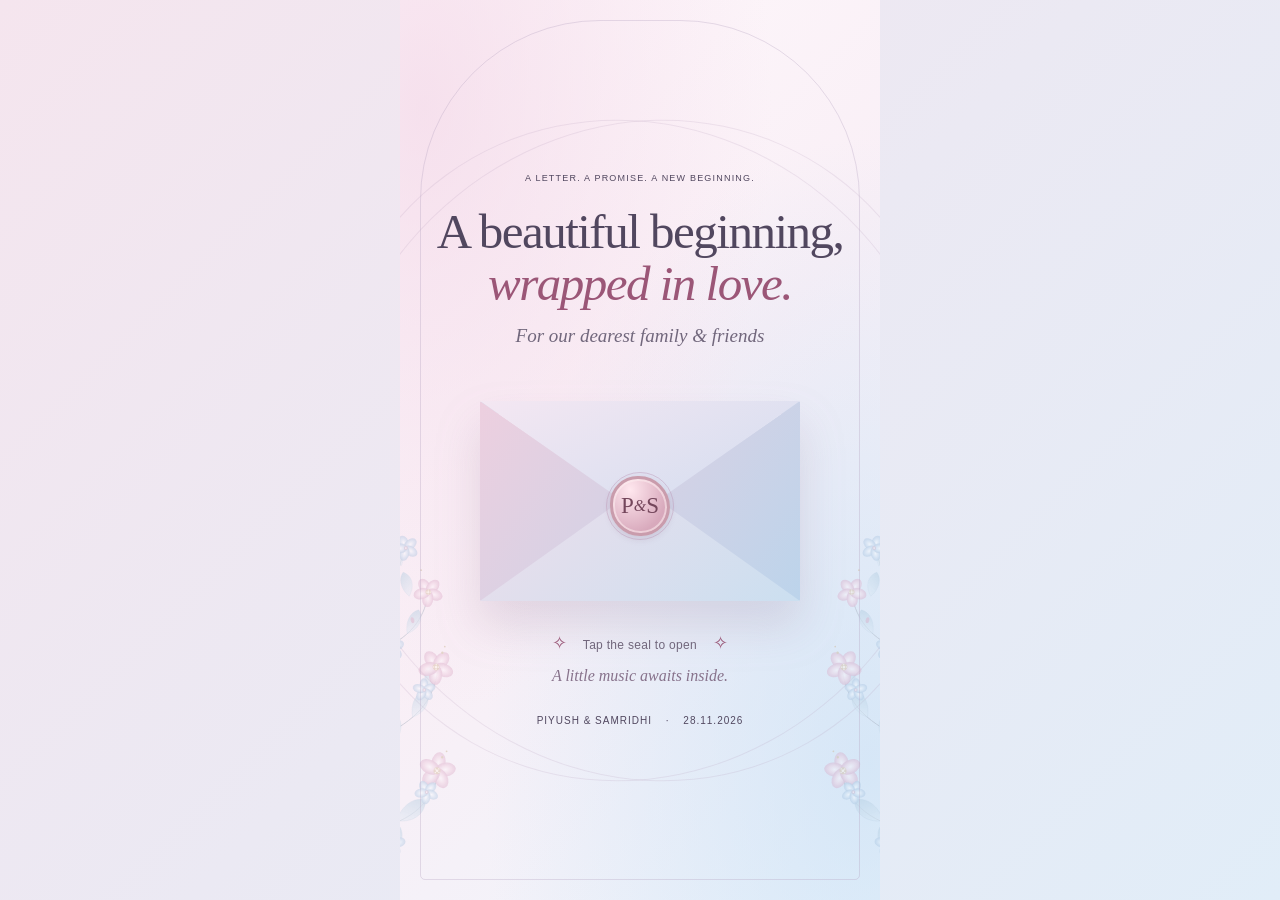
==== commit 17df65e8: "Add files via upload" ====
--- a/index.html
+++ b/index.html
@@ -1,128 +1,176 @@
 <!doctype html>
 <html lang="en">
 <head>
-  <meta charset="utf-8">
-  <meta name="viewport" content="width=device-width, initial-scale=1, viewport-fit=cover">
-  <meta name="theme-color" content="#eee9de">
-  <meta name="description" content="An invitation to our forever. Celebrate the engagement of Samridhi Sharma and Piyush Kaushik, 28 November 2026, The Cove, Sector 5, Panchkula.">
-  <meta property="og:title" content="Samridhi &amp; Piyush — An invitation to our forever">
-  <meta property="og:description" content="28 November 2026 · The Cove, Panchkula. Together with our families, you're invited to our engagement.">
-  <meta property="og:type" content="website">
-  <title>Samridhi &amp; Piyush — An invitation to our forever</title>
-  <link rel="icon" href="assets/monogram.svg" type="image/svg+xml">
-  <link rel="preload" href="assets/fonts/great-vibes.ttf" as="font" type="font/ttf" crossorigin>
-  <link rel="preload" href="assets/embossed.svg" as="image">
-  <link rel="stylesheet" href="cinematic.css?v=6">
-  <script src="cinema-film.js?v=6" defer></script>
-  <script src="cinematic.js?v=6" defer></script>
+  <meta charset="utf-8"/>
+  <meta name="viewport" content="width=device-width, initial-scale=1, viewport-fit=cover"/>
+  <meta name="theme-color" content="#f7e9f1"/>
+  <meta name="description" content="Together with our families, join us for the engagement of Piyush Kaushik and Samridhi Sharma. 28 November 2026 · The Cove, Panchkula."/>
+  <meta property="og:title" content="Piyush & Samridhi | A beautiful beginning"/>
+  <meta property="og:description" content="You're invited! 28 November 2026 · The Cove, Sector 5, Panchkula."/>
+  <meta property="og:type" content="website"/>
+  <title>Piyush &amp; Samridhi · You're invited</title>
+  <link rel="icon" type="image/svg+xml" href="assets/monogram.svg"/>
+  <link rel="stylesheet" href="experience.css?v=mobile-5"/>
+  <link rel="stylesheet" href="mobile.css?v=mobile-5"/>
+  <script>document.documentElement.classList.add('js');document.documentElement.dataset.motion='on';</script>
+  <script src="experience.js?v=mobile-5" defer></script>
 </head>
 <body>
-  <a class="skip-link" id="skip-link" href="#celebration">Skip to engagement details</a>
+  <a class="skip-link" href="#celebration" data-chapter="2">Skip to ceremony details</a>
 
-  <section class="seal-screen" id="seal-screen" aria-label="An invitation sealed with love" hidden>
-    <div class="light-space" aria-hidden="true"><div class="light-core"></div><div class="light-beams"></div><div class="light-beams second-rays"></div><div class="light-vertical"></div></div>
-    <div class="envelope-sheet envelope-left" aria-hidden="true"></div>
-    <div class="envelope-sheet envelope-right" aria-hidden="true"></div>
-    <div class="envelope-sheet envelope-bottom" aria-hidden="true"></div>
-    <div class="envelope-sheet envelope-top" aria-hidden="true"></div>
-    <div class="envelope-seams" aria-hidden="true"></div>
-    <p class="seal-eyebrow">AN INVITATION TO OUR FOREVER</p>
-    <button class="wax-seal" id="open-invitation" aria-label="Break the seal and open Samridhi and Piyush's engagement invitation"><span class="wax-rim" aria-hidden="true"></span><span class="wax-monogram" aria-hidden="true">S<i>&amp;</i>P</span></button>
-    <div class="envelope-inscription"><p class="script">Sealed with love</p><p id="guest">For our dearest family &amp; friends</p></div>
-    <div class="seal-bottom"><p>TOUCH THE SEAL TO BEGIN</p><span aria-hidden="true">✧</span><p>SAMRIDHI &amp; PIYUSH <i>·</i> 28.11.2026</p></div>
-    <p class="graphics-note" id="graphics-note" role="status" hidden></p>
+  <section class="envelope-screen" id="envelope-screen" aria-labelledby="envelope-title">
+    <div class="envelope-orbit orbit-one" aria-hidden="true"></div>
+    <div class="envelope-orbit orbit-two" aria-hidden="true"></div>
+    <img class="envelope-bouquet bouquet-left" src="assets/blossom-spray.svg" alt="" width="260" height="640"/>
+    <img class="envelope-bouquet bouquet-right" src="assets/blossom-spray.svg" alt="" width="260" height="640"/>
+    <div class="envelope-petals" aria-hidden="true"><span></span><span></span><span></span><span></span><span></span><span></span></div>
+    <p class="eyebrow">A letter. A promise. A new beginning.</p>
+    <h1 id="envelope-title">A beautiful beginning,<br/><em>wrapped in love.</em></h1>
+    <p class="guest-line" id="guest-line">For our dearest family &amp; friends</p>
+    <button class="envelope" id="open-envelope" aria-label="Open Piyush and Samridhi's engagement invitation">
+      <span class="envelope-paper" aria-hidden="true"><span class="paper-monogram">P <i>&amp;</i> S</span><span>YOU'RE INVITED</span></span>
+      <span class="envelope-back" aria-hidden="true"></span>
+      <span class="envelope-front" aria-hidden="true"></span>
+      <span class="envelope-flap" aria-hidden="true"></span>
+      <span class="wax-seal" aria-hidden="true">P<span>&amp;</span>S</span>
+    </button>
+    <p class="open-hint"><span aria-hidden="true">✧</span> Tap the seal to open <span aria-hidden="true">✧</span></p>
+    <p class="music-note">A little music awaits inside.</p>
+    <p class="envelope-date">PIYUSH &amp; SAMRIDHI <span>·</span> 28.11.2026</p>
   </section>
-  <div class="intro-flash" id="intro-flash" aria-hidden="true"></div>
 
-  <header class="film-header" id="film-header">
-    <a class="wordmark" href="#beginning" data-chapter="0" aria-label="Samridhi and Piyush, the beginning">S<i>&amp;</i>P</a>
-    <span class="header-caption">THE ENGAGEMENT INVITATION</span>
-    <div class="header-actions">
-      <button id="motion-toggle" class="round-control" aria-pressed="true" hidden><span aria-hidden="true">✧</span><span id="motion-label">Motion on</span></button>
-      <button id="music-toggle" class="round-control" aria-pressed="false" aria-label="Play gentle instrumental music" hidden><span class="equalizer" aria-hidden="true"><i></i><i></i><i></i></span><span id="music-label">Sound off</span></button>
-    </div>
-  </header>
-  <button class="skip-intro" id="skip-intro" hidden>Skip opening <span aria-hidden="true">↗</span></button>
+  <main class="invitation" id="invitation">
+    <div class="story" id="story">
+      <div class="story-scroll" id="story-scroll" tabindex="0" role="region" aria-label="Engagement invitation. Swipe up for the next chapter, or use the chapter buttons.">
+      <div class="story-track">
+      <div class="story-stage" id="story-stage">
+        <div class="world" aria-hidden="true">
+          <div class="world-glow"></div>
+          <div class="world-halo halo-one"></div><div class="world-halo halo-two"></div>
+          <div class="world-garden"></div>
+          <img class="world-branch branch-left" src="assets/blossom-spray.svg" alt="" width="260" height="640"/>
+          <img class="world-branch branch-right" src="assets/blossom-spray.svg" alt="" width="260" height="640"/>
+          <div class="butterflies">
+            <svg class="butterfly butterfly-one" viewBox="0 0 80 60"><g class="wing wing-left"><path d="M40 29C9-12-9 9 7 28c-14 14 8 34 33 4" fill="#c79ab8"/><path d="M36 28 12 12m25 20L15 42" stroke="#fff9fc" stroke-width="1.2"/></g><g class="wing wing-right"><path d="M40 29C71-12 89 9 73 28c14 14-8 34-33 4" fill="#93b7d4"/><path d="m44 28 24-16M43 32l22 10" stroke="#fff9fc" stroke-width="1.2"/></g><path d="M40 21v20m0-18-6-6m6 6 6-6" stroke="#86728e" stroke-width="2" fill="none"/></svg>
+            <svg class="butterfly butterfly-two" viewBox="0 0 80 60"><g class="wing wing-left"><path d="M40 29C9-12-9 9 7 28c-14 14 8 34 33 4" fill="#b1cbe0"/><path d="M36 28 12 12m25 20L15 42" stroke="#fff9fc" stroke-width="1.2"/></g><g class="wing wing-right"><path d="M40 29C71-12 89 9 73 28c14 14-8 34-33 4" fill="#d6aec8"/><path d="m44 28 24-16M43 32l22 10" stroke="#fff9fc" stroke-width="1.2"/></g><path d="M40 21v20m0-18-6-6m6 6 6-6" stroke="#86728e" stroke-width="2" fill="none"/></svg>
+          </div>
+          <div class="floating-petals"><span></span><span></span><span></span><span></span><span></span><span></span><span></span><span></span></div>
+        </div>
+        <header class="site-header">
+          <a class="wordmark" href="#home" data-chapter="0" aria-label="Back to the beginning">P<i>&amp;</i>S</a>
+          <span class="header-date">28 · 11 · 2026</span>
+          <button class="header-details" data-chapter="2">When &amp; where <span aria-hidden="true">↗</span></button>
+        </header>
 
-  <main id="invitation">
-    <div class="filmstrip" id="filmstrip">
-      <div class="film-stage" id="film-stage">
-        <div class="scene-world" aria-hidden="true"><div class="fallback-palace"></div><video id="palace-film" muted playsinline loop preload="auto" poster="assets/royal-hall.webp" aria-hidden="true"></video><div class="world-vignette"></div><div class="chapter-light"></div><canvas id="palace" aria-hidden="true"></canvas></div>
-        <div class="film-grain" aria-hidden="true"></div>
-        <div class="scene-caption" id="scene-caption" aria-hidden="true">A PROMISE OF FOREVER</div>
+        <div class="scene-stack">
+          <section class="scene is-active" id="home" data-scene aria-labelledby="couple-names">
+            <div class="scene-content couple-content">
+              <p class="eyebrow scene-kicker">01 / The beginning of forever</p>
+              <p class="intro-line">Together with our families, we invite you to our engagement</p>
+              <div class="interlocking-rings" aria-hidden="true"><span></span><span></span><i>✦</i></div>
+              <h1 class="couple-names" id="couple-names" tabindex="-1"><span>Piyush</span><i>&amp;</i><span>Samridhi</span></h1>
+              <p class="script-line">A promise of forever.</p>
+              <p class="date-line"><span>Saturday, 28 November 2026</span><span>Panchkula</span></p>
+              <button class="continue-button" data-chapter="1">Let the story unfold <span aria-hidden="true">↓</span></button>
+            </div>
+          </section>
 
-        <section class="chapter hero-chapter" id="beginning" data-scene aria-labelledby="names">
-          <div class="chapter-inner">
-            <p class="overline entrance entrance-one">TOGETHER WITH OUR FAMILIES</p>
-            <p class="hero-prelude entrance entrance-two">We invite you to the beginning of our always.</p>
-            <h1 id="names" class="hero-names" tabindex="-1"><span class="name-line"><span class="script entrance entrance-three">Samridhi</span></span><i class="entrance entrance-four">&amp;</i><span class="name-line"><span class="script entrance entrance-five">Piyush</span></span></h1>
-            <div class="hero-rule entrance entrance-six" aria-hidden="true"><span></span>✧<span></span></div>
-            <p class="hero-occasion entrance entrance-six">THE ENGAGEMENT</p>
-            <p class="hero-date entrance entrance-six">28 November 2026</p>
-            <p class="hero-place entrance entrance-six">THE COVE · PANCHKULA</p>
+          <section class="scene" id="families" data-scene aria-labelledby="families-title">
+            <div class="scene-content families-content">
+              <p class="eyebrow scene-kicker">02 / With love &amp; blessings</p>
+              <h2 id="families-title" tabindex="-1">Two families.<br/><em>One forever.</em></h2>
+              <p class="scene-description">Some moments are sweeter when shared with you.</p>
+              <div class="family-pair">
+                <div><h3>Piyush Kaushik</h3><p>Son of</p><strong>Satish Kaushik &amp; Urmila Kaushik</strong></div>
+                <span class="family-amp" aria-hidden="true">&amp;</span>
+                <div><h3>Samridhi Sharma</h3><p>Daughter of</p><strong>Rajneesh Sharma &amp; Poonam Sharma</strong></div>
+              </div>
+              <button class="continue-button" data-chapter="2">A date with destiny <span aria-hidden="true">↓</span></button>
+            </div>
+          </section>
+
+          <section class="scene" id="celebration" data-scene aria-labelledby="celebration-title">
+            <div class="scene-content celebration-content">
+              <p class="eyebrow scene-kicker">03 / You're a part of our story</p>
+              <h2 id="celebration-title" tabindex="-1">Meet us at<br/><em>our beginning.</em></h2>
+              <div class="occasion-details">
+                <div class="date-emblem"><span>NOV</span><strong>28</strong><span>SATURDAY · 2026</span></div>
+                <div class="venue-details"><p class="eyebrow">The engagement</p><h3>The Cove</h3><p>Sector 5, Panchkula<br/>Haryana, India</p></div>
+              </div>
+              <div class="occasion-actions">
+                <a class="button button-gold" href="https://maps.app.goo.gl/BYGhpzSYVJ5wRxBEA" target="_blank" rel="noopener noreferrer">Find the venue <span aria-hidden="true">↗</span></a>
+                <button class="button button-outline" data-calendar aria-haspopup="dialog" aria-controls="calendar-dialog">Add to calendar <span aria-hidden="true">＋</span></button>
+              </div>
+              <p class="time-note">Ceremony time will be shared by the families.</p>
+              <div class="countdown-section" id="countdown-section">
+                <p id="countdown-caption">Until our engagement day</p>
+                <div class="countdown" id="countdown" role="timer" aria-label="Countdown to 28 November 2026 in India">
+                  <div><strong id="days">00</strong><span>DAYS</span></div><i aria-hidden="true">:</i>
+                  <div><strong id="hours">00</strong><span>HOURS</span></div><i aria-hidden="true">:</i>
+                  <div><strong id="minutes">00</strong><span>MINUTES</span></div><i aria-hidden="true">:</i>
+                  <div><strong id="seconds">00</strong><span>SECONDS</span></div>
+                </div>
+                <span class="timezone">INDIA STANDARD TIME</span>
+              </div>
+            </div>
+          </section>
+
+          <section class="scene" id="with-love" data-scene aria-labelledby="closing-title">
+            <div class="scene-content closing-content">
+              <p class="eyebrow scene-kicker">04 / The best part is having you there</p>
+              <button class="love-mark" id="shower-petals" aria-label="Celebrate with a shower of petals" title="Celebrate with a shower of petals">♡<span>Tap for a little magic</span></button>
+              <h2 id="closing-title" tabindex="-1">A little celebration.<br/><em>A lifetime of love.</em></h2>
+              <p class="scene-description">Your presence &amp; blessings will make this day truly ours.</p>
+              <button class="film-button" id="watch-film"><span class="play-icon" aria-hidden="true">▶</span><span>Watch our invitation<small>A NOTE FROM OUR HEARTS · 0:26</small></span></button>
+              <noscript><p><a href="assets/invitation.mp4">Watch the invitation video</a></p></noscript>
+              <p class="family-signoff">With love, the Kaushik &amp; Sharma families</p>
+              <p class="hashtag">#PiyushSamridhiForever</p>
+              <div class="closing-actions"><button class="text-button" id="share-invitation">Share the love ↗</button><button class="text-button" id="replay-envelope">Open the envelope again ↺</button></div>
+            </div>
+          </section>
+        </div>
+
+        <nav class="chapter-navigation" aria-label="Invitation chapters">
+          <div class="chapter-meta"><span id="chapter-number">01</span><span class="chapter-rule" aria-hidden="true"></span><span id="chapter-label">The beginning</span></div>
+          <div class="chapter-dots">
+            <button data-chapter="0" aria-label="Chapter 1: The beginning" aria-current="step"><span></span></button>
+            <button data-chapter="1" aria-label="Chapter 2: Our families"><span></span></button>
+            <button data-chapter="2" aria-label="Chapter 3: The celebration"><span></span></button>
+            <button data-chapter="3" aria-label="Chapter 4: With love"><span></span></button>
           </div>
-        </section>
-
-        <section class="chapter family-chapter" id="families" data-scene aria-labelledby="families-title">
-          <div class="chapter-inner invitation-plaque">
-            <p class="overline">WITH THE BLESSINGS OF OUR PARENTS</p>
-            <h2 id="families-title">Two hearts.<br><em>Two families. One forever.</em></h2>
-            <div class="family-pair">
-              <div class="family"><p class="family-role">THE BRIDE-TO-BE</p><h3><span class="script">Samridhi</span><span>Sharma</span></h3><p class="relation">Daughter of</p><p class="parents">Rajneesh Sharma<br><i>&amp;</i> Poonam Sharma</p></div>
-              <span class="family-amp script" aria-hidden="true">&amp;</span>
-              <div class="family"><p class="family-role">THE GROOM-TO-BE</p><h3><span class="script">Piyush</span><span>Kaushik</span></h3><p class="relation">Son of</p><p class="parents">Satish Kaushik<br><i>&amp;</i> Urmila Kaushik</p></div>
-            </div>
-            <p class="family-blessing">With love, laughter, and your blessings.</p>
-          </div>
-        </section>
-
-        <section class="chapter date-chapter" id="celebration" data-scene aria-labelledby="celebration-title">
-          <div class="chapter-inner invitation-plaque date-plaque">
-            <p class="overline">A DATE WITH OUR FOREVER</p>
-            <h2 id="celebration-title">A little promise.<br><em>A beautiful beginning.</em></h2>
-            <div class="date-medallion"><span>NOVEMBER</span><strong>28</strong><span>SATURDAY · 2026</span></div>
-            <p class="ceremony-kind">The engagement of Samridhi &amp; Piyush</p>
-            <p class="time-note">Ceremony time will be shared by our families.</p>
-            <a class="button" href="engagement.ics" download="Samridhi-and-Piyush.ics">Save our date <span aria-hidden="true">↗</span></a>
-            <div class="mini-calendar" aria-hidden="true"><span>22</span><span>23</span><span>24</span><span>25</span><span>26</span><span>27</span><strong>28<svg viewBox="0 0 80 75"><path d="M40 68C-26 25 12-14 40 14C68-14 106 25 40 68Z"/></svg></strong></div>
-          </div>
-        </section>
-
-        <section class="chapter venue-chapter" id="venue" data-scene aria-labelledby="venue-title">
-          <div class="chapter-inner invitation-plaque venue-plaque">
-            <p class="overline">WHERE OUR NEXT CHAPTER BEGINS</p>
-            <div class="venue-line-art" aria-hidden="true"><svg viewBox="0 0 180 100"><path d="M15 91H165M29 90V48H151V90M22 48L90 8L158 48ZM40 55V85M140 55V85M58 90V58H75V90M105 90V58H122V90M81 90V64Q90 48 99 64V90M18 96H162M90 18V34M75 38H105"/><path d="M9 90V64M3 70Q-6 43 9 35Q27 47 16 65M171 90V64M165 65Q153 46 171 35Q189 47 177 65"/></svg></div>
-            <h2 id="venue-title">Meet us at<br><span class="script venue-name">The Cove</span></h2>
-            <p class="venue-address">Sector 5, Panchkula<br>Haryana, India</p>
-            <p class="venue-poem">Come for the celebration.<br>Stay for the memories.</p>
-            <a class="button" href="https://maps.app.goo.gl/BYGhpzSYVJ5wRxBEA" target="_blank" rel="noopener noreferrer">Find your way <span aria-hidden="true">↗</span></a>
-            <p class="map-note">Directions open in Google Maps</p>
-          </div>
-        </section>
-
-        <section class="chapter closing-chapter" id="with-love" data-scene aria-labelledby="closing-title">
-          <div class="chapter-inner invitation-plaque closing-plaque">
-            <p class="overline">THE ONLY THING MISSING IS YOU</p>
-            <span class="closing-symbol" aria-hidden="true">♡</span>
-            <h2 id="closing-title">Be there for<br><em>our beginning.</em></h2>
-            <p class="closing-copy">Your presence will make our celebration complete.<br>We can't wait to make this memory with you.</p>
-            <div class="countdown" id="countdown" aria-label="Countdown to the start of 28 November in India" hidden><div><strong id="days">00</strong><span>DAYS</span></div><i>:</i><div><strong id="hours">00</strong><span>HOURS</span></div><i>:</i><div><strong id="minutes">00</strong><span>MINUTES</span></div><i>:</i><div><strong id="seconds">00</strong><span>SECONDS</span></div></div>
-            <p class="countdown-note" id="countdown-note">28 November 2026 · A date close to our hearts</p>
-            <p class="script closing-signature">With all our love,</p><p class="signoff">Samridhi &amp; Piyush</p><p class="family-signoff">THE SHARMA &amp; KAUSHIK FAMILIES</p>
-            <div class="closing-actions" id="closing-actions" hidden><button id="share" class="text-button">Share our invitation ↗</button><button id="replay" class="text-button">Experience it again ↺</button></div><a class="artwork-credit" href="credits.html" target="_blank" rel="noopener">Artwork &amp; credits</a>
-          </div>
-        </section>
-
-        <nav class="film-navigation" id="film-navigation" aria-label="Invitation scenes" hidden>
-          <div class="chapter-meta"><span id="chapter-number">01</span><span class="chapter-line"></span><span id="chapter-label">Our beginning</span></div>
-          <div class="chapter-dots"><button data-chapter="0" aria-label="Scene 1: Our beginning" aria-current="step"></button><button data-chapter="1" aria-label="Scene 2: Our families"></button><button data-chapter="2" aria-label="Scene 3: The engagement"></button><button data-chapter="3" aria-label="Scene 4: The venue"></button><button data-chapter="4" aria-label="Scene 5: With love"></button></div>
-          <button class="next-scene" id="next-scene"><span id="next-label">SCROLL TO UNFOLD</span><span aria-hidden="true">↓</span></button>
-          <div class="scene-progress" aria-hidden="true"><span id="scene-progress"></span></div>
+          <button class="next-chapter" id="next-chapter" aria-label="Next chapter"><span id="next-label">Swipe up to unfold</span><span class="scroll-arrow" aria-hidden="true">↓</span></button>
         </nav>
+        <div class="reading-progress" aria-hidden="true"></div>
+      </div>
+      <span class="story-stop" style="--stop:0" aria-hidden="true"></span>
+      <span class="story-stop" style="--stop:1" aria-hidden="true"></span>
+      <span class="story-stop" style="--stop:2" aria-hidden="true"></span>
+      <span class="story-stop" style="--stop:3" aria-hidden="true"></span>
+      </div>
       </div>
     </div>
   </main>
+
+  <dialog class="calendar-sheet" id="calendar-dialog" aria-labelledby="calendar-title" aria-describedby="calendar-help">
+    <div class="sheet-handle" aria-hidden="true"></div>
+    <div class="calendar-heading"><div><p class="eyebrow">Keep a little space for us</p><h2 id="calendar-title">Save our date.</h2></div><button class="icon-button" id="close-calendar" aria-label="Close calendar options">×</button></div>
+    <p class="calendar-summary">Piyush &amp; Samridhi<br/><strong>28 November 2026 · The Cove, Panchkula</strong></p>
+    <div class="calendar-options">
+      <a id="google-calendar" target="_blank" rel="noopener noreferrer"><span class="calendar-symbol google-symbol" aria-hidden="true">28</span><span>Google Calendar<small>Open a prefilled event, then tap Save</small></span><span aria-hidden="true">↗</span></a>
+      <a id="outlook-calendar" target="_blank" rel="noopener noreferrer"><span class="calendar-symbol outlook-symbol" aria-hidden="true">O</span><span>Outlook<small>Open a prefilled event, then tap Save</small></span><span aria-hidden="true">↗</span></a>
+      <a href="assets/engagement.ics" type="text/calendar"><span class="calendar-symbol apple-symbol" aria-hidden="true">＋</span><span>Apple Calendar / iPhone<small>Open the calendar file, then confirm Add</small></span><span aria-hidden="true">↗</span></a>
+    </div>
+    <p id="calendar-help">Choose your calendar to confirm the event. Apple Calendar requires a calendar file; some browsers download it first. The date is saved as an all-day event until the families share the ceremony time.</p>
+    <button class="text-button calendar-download" id="download-calendar">Download a calendar file instead</button>
+  </dialog>
+
+  <dialog class="film-dialog" id="film-dialog" aria-labelledby="film-title">
+    <div class="film-dialog-header"><h2 id="film-title">Our engagement invitation</h2><button class="icon-button close-film" id="close-film" aria-label="Close invitation video">×</button></div>
+    <video id="invitation-video" controls playsinline preload="none" poster="assets/video-poster.jpg"><source src="assets/invitation.mp4" type="video/mp4"/>Your browser cannot play this video. <a href="assets/invitation.mp4">Download the invitation</a>.</video>
+    <p>Piyush &amp; Samridhi · 28 November 2026</p>
+  </dialog>
+  <audio id="background-music" loop preload="none" src="assets/music.m4a"></audio>
   <div class="toast" id="toast" role="status" aria-live="polite"></div>
-  <dialog class="share-dialog" id="share-dialog" aria-labelledby="share-title"><button id="close-share" class="dialog-close" aria-label="Close share dialog">×</button><p class="overline">PASS A LITTLE LOVE ALONG</p><h2 id="share-title">Share our beginning.</h2><p>Copy this invitation's link to share with family and friends.</p><label for="share-url">Invitation link</label><input id="share-url" type="text" readonly><button class="button" id="copy-link">Copy link ↗</button><p id="share-feedback" role="status"></p></dialog>
+  <div class="petal-shower" id="petal-shower" aria-hidden="true"></div>
 </body>
 </html>
--- a/experience.css
+++ b/experience.css
@@ -0,0 +1,286 @@
+@import url('https://fonts.googleapis.com/css2?family=Cormorant+Garamond:ital,wght@0,400;0,500;0,600;1,400;1,500&family=DM+Sans:wght@400;500;600&display=swap');
+
+:root{--night:#fcf6fa;--ink:#51475f;--ivory:#51475f;--gold:#9b5677;--soft:#71677c;--rose:#e8bfd2;--blue:#c8deef;--blue-ink:#526f8f;--serif:"Cormorant Garamond",Georgia,serif;--sans:"DM Sans",Arial,sans-serif;--ease:cubic-bezier(.16,1,.3,1)}
+*{box-sizing:border-box}
+html{scroll-behavior:smooth;scrollbar-gutter:stable}
+body{margin:0;background:var(--night);color:var(--ivory);font:400 14px/1.65 var(--sans);-webkit-font-smoothing:antialiased}
+body.locked{overflow:hidden}
+button,a{-webkit-tap-highlight-color:transparent}
+button{font:inherit;color:inherit;cursor:pointer}
+button:disabled{cursor:wait}
+a{color:inherit}
+button:focus-visible,a:focus-visible,video:focus-visible{outline:2px solid var(--gold);outline-offset:5px}
+h1,h2,h3,p{margin:0}
+h2{font:400 clamp(54px,6.3vw,96px)/.98 var(--serif);letter-spacing:-2px}
+h2 em{font-weight:400;color:var(--gold)}
+svg{width:18px;height:18px;fill:none;stroke:currentColor;stroke-width:1.5;stroke-linecap:round;stroke-linejoin:round;flex-shrink:0}
+.eyebrow{font:500 10px/1.7 var(--sans);letter-spacing:3px;text-transform:uppercase}
+.skip-link{position:fixed;top:-80px;left:15px;z-index:80;background:var(--ivory);color:var(--night);padding:12px 20px}
+.skip-link:focus{top:15px}
+.js:not(.is-open) .skip-link{display:none}
+.js:not(.is-open) .invitation{visibility:hidden}
+.story{position:relative}
+.story-stage{position:relative;isolation:isolate;background:var(--night)}
+.js .story{height:calc(100svh + var(--scroll-span,330svh))}
+.js .story-stage{position:sticky;top:0;height:100svh;overflow:hidden}
+.world{position:absolute;inset:0;overflow:hidden;pointer-events:none;z-index:-1;background:radial-gradient(ellipse at 6% 12%,#f1cddd99,transparent 51%),radial-gradient(ellipse at 94% 55%,#c7def299,transparent 55%),linear-gradient(145deg,#fff9fc,#f5ecf6 42%,#edf5fb 78%,#fbeef3)}
+.world::after{content:"";position:absolute;inset:0;box-shadow:inset 0 0 130px #fffaf766;background:radial-gradient(ellipse at 50% 42%,#fffafc99,transparent 62%)}
+.world-glow{position:absolute;inset:-30%;background:radial-gradient(ellipse at 55% 30%,#fffdf6cc,transparent 44%);transform:translate3d(calc(var(--world-shift,0px) * -.3),0,0)}
+.world-halo{position:absolute;left:50%;top:45%;width:min(76vw,840px);aspect-ratio:1;border:1px solid #ba92b233;border-radius:50%;transform:translate(-50%,-50%) rotate(var(--world-turn,0deg))}
+.world-halo::before,.world-halo::after{content:"";position:absolute;width:8px;height:8px;border:1px solid #c0abc588;border-radius:50%;background:#fffcff;box-shadow:0 0 12px #abbdde44;top:14%;left:14%}
+.world-halo::after{top:auto;left:auto;bottom:14%;right:14%;width:5px;height:5px}
+.halo-two{width:min(90vw,1060px);border-style:dashed;border-color:#8fb1d42b;transform:translate(-50%,-50%) rotate(calc(var(--world-turn,0deg) * -1))}
+.world-garden{position:absolute;width:120%;height:47%;bottom:-5%;left:-10%;background:url("assets/daydream-garden.svg") center 54%/cover no-repeat;opacity:.65;mask-image:linear-gradient(transparent,#000 45%,#000 65%,transparent);transform:translate3d(0,var(--world-shift,0px),0) scale(var(--garden-scale,1))}
+.world-branch{position:absolute;height:82%;width:24%;object-fit:contain;opacity:.62;top:11%;transform-origin:bottom center}
+.branch-left{left:-3%;transform:translateY(calc(var(--world-shift,0px) * -.7)) rotate(-15deg)}
+.branch-right{right:-3%;transform:translateY(calc(var(--world-shift,0px) * .6)) scaleX(-1) rotate(-15deg)}
+.floating-petals{position:absolute;inset:0;overflow:hidden}
+.floating-petals span{position:absolute;top:-15%;left:var(--left);width:12px;height:20px;background:linear-gradient(145deg,#e4b2cb99,#c89cbd77);border-radius:80% 10% 80% 10%;opacity:0}
+.floating-petals span:nth-child(even){background:linear-gradient(145deg,#b4cfe799,#86abc877)}
+.floating-petals span:nth-child(1){--left:8%;--delay:-3s;--duration:13s}.floating-petals span:nth-child(2){--left:22%;--delay:-8s;--duration:16s}.floating-petals span:nth-child(3){--left:35%;--delay:-1s;--duration:12s}.floating-petals span:nth-child(4){--left:48%;--delay:-11s;--duration:18s}.floating-petals span:nth-child(5){--left:62%;--delay:-6s;--duration:14s}.floating-petals span:nth-child(6){--left:75%;--delay:-13s;--duration:17s}.floating-petals span:nth-child(7){--left:86%;--delay:-4s;--duration:15s}.floating-petals span:nth-child(8){--left:95%;--delay:-9s;--duration:19s}
+.site-header{position:absolute;top:0;left:0;width:100%;height:98px;padding:0 48px;display:flex;align-items:center;justify-content:space-between;gap:15px;z-index:10}
+.wordmark{font:400 34px var(--serif);text-decoration:none;letter-spacing:-1px}
+.wordmark i{color:var(--gold);font-size:24px;margin:0 3px}
+.header-date{position:absolute;left:50%;transform:translateX(-50%);font-size:10px;letter-spacing:3px;color:var(--soft)}
+.header-note{font-size:9px;letter-spacing:2px;text-transform:uppercase;color:var(--blue-ink)}
+.scene-stack{position:relative}
+.scene{text-align:center;padding:125px 30px 140px;min-height:100svh;display:flex;justify-content:center;align-items:center}
+.js .scene-stack{position:absolute;inset:0}
+.js .scene{position:absolute;inset:0;min-height:0;opacity:var(--scene-opacity,0);transform:translate3d(0,var(--scene-y,0px),0) scale(var(--scene-scale,1));pointer-events:none}
+.js .scene.is-active{pointer-events:auto}
+.scene-content{position:relative;width:100%;max-width:1080px}
+.scene-content h1:focus,.scene-content h2:focus{outline:none}
+.scene-kicker{color:var(--gold);margin-bottom:24px}
+.intro-line{font-size:12px;letter-spacing:.3px;color:var(--soft)}
+.interlocking-rings{height:62px;width:115px;margin:27px auto 13px;position:relative}
+.interlocking-rings>span{position:absolute;top:4px;width:56px;height:56px;border:1.5px solid #b58b70;border-radius:50%;box-shadow:inset 0 0 0 3px #fff9fb88,0 2px 12px #b48ca51a}
+.interlocking-rings>span:first-child{left:9px;rotate:-22deg}.interlocking-rings>span:nth-child(2){right:9px;rotate:22deg}
+.interlocking-rings>i{position:absolute;right:15px;top:-14px;font:25px var(--serif);color:var(--gold)}
+.couple-names{display:flex;align-items:center;justify-content:center;gap:22px;font:400 clamp(88px,10vw,157px)/.92 var(--serif);letter-spacing:-5px}
+.couple-names i{font-size:.65em;color:var(--gold);font-weight:400}
+.couple-names>span:first-child{color:var(--blue-ink)}
+.couple-names>span:last-child{color:#9a5574}
+.script-line{font:italic 29px/1.3 var(--serif);color:#8b6381;margin-top:25px}
+.date-line{font-size:9px;letter-spacing:2.3px;margin-top:24px;color:var(--soft)}
+.date-line>span{padding:0 12px;color:var(--gold)}
+.continue-button{border:0;background:none;padding:10px 15px;min-height:44px;color:var(--gold);font-size:11px;letter-spacing:.6px;margin-top:23px;display:inline-flex;gap:18px;align-items:center}
+.scene-description{font-size:13px;color:var(--soft);max-width:440px;margin:25px auto 0}
+.family-pair{display:grid;grid-template-columns:1fr 60px 1fr;gap:20px;max-width:740px;margin:37px auto 0;align-items:center}
+.family-pair h3{font:400 31px/1.2 var(--serif);margin-bottom:15px}
+.family-pair p{font-size:10px;color:var(--soft);margin-bottom:6px}
+.family-pair strong{font-size:12px;line-height:1.9;font-weight:400;color:#65596f}
+.family-pair>div:first-child h3{color:var(--blue-ink)}.family-pair>div:last-child h3{color:var(--gold)}
+.family-amp{font:italic 48px var(--serif);color:var(--gold)}
+.occasion-details{display:flex;align-items:center;justify-content:center;gap:34px;margin:25px auto}
+.date-emblem{width:115px;height:135px;border:1px solid #ba8da699;border-radius:70px 70px 0 0;display:flex;flex-direction:column;align-items:center;justify-content:center;background:linear-gradient(145deg,#fff8fcaa,#e8f2fbaa);box-shadow:0 7px 24px #947b9b0d}
+.date-emblem>span{font-size:8px;letter-spacing:2px}.date-emblem>span:last-child{font-size:7px;letter-spacing:1px}
+.date-emblem strong{font:400 65px/.95 var(--serif);margin:5px 0 9px;color:var(--gold)}
+.venue-details{text-align:left}
+.venue-details .eyebrow{font-size:8px;letter-spacing:2px;color:var(--soft)}
+.venue-details h3{font:400 44px/1.2 var(--serif);margin:4px 0 6px}
+.venue-details>p:last-child{font-size:12px;color:var(--soft)}
+.occasion-actions{display:flex;gap:12px;justify-content:center}
+.button{display:inline-flex;align-items:center;justify-content:center;gap:18px;min-height:47px;padding:11px 21px;font-size:11px;text-decoration:none;border:1px solid var(--gold);border-radius:25px;transition:background .3s,transform .4s var(--ease),box-shadow .4s}
+.button:hover{transform:translateY(-3px)}
+.button-gold{background:linear-gradient(120deg,#a56989,#865875);color:#fff9fd;box-shadow:0 7px 20px #985c7d22}.button-gold:hover{background:#885572;box-shadow:0 9px 24px #985c7d33}
+.button-outline{background:#fff9fd55;color:var(--ivory);border-color:#9cafc6}.button-outline:hover{background:#dfebf7aa}
+.time-note{font-size:9px;color:var(--soft);margin-top:10px}
+.countdown-section{margin-top:20px}
+.countdown-section>p{font:italic 15px var(--serif);color:#8b6381}
+.countdown{display:flex;align-items:flex-start;justify-content:center;gap:14px;margin:10px auto 6px;font-variant-numeric:tabular-nums}
+.countdown>div{display:flex;flex-direction:column;gap:3px;min-width:37px}
+.countdown strong{font:400 30px/1 var(--serif)}.countdown span{font-size:6px;letter-spacing:1.5px}
+.countdown>i{font:400 22px/1 var(--serif);color:#a186a9}
+.timezone{font-size:6px;letter-spacing:1.7px;color:var(--soft)}
+.love-mark{position:relative;display:block;min-width:64px;min-height:44px;padding:0;border:0;background:none;font:400 62px/.7 var(--serif);color:var(--gold);margin:30px auto}
+.love-mark>span{position:absolute;top:calc(100% + 5px);left:50%;transform:translateX(-50%);width:max-content;font:400 7px/1.2 var(--sans);letter-spacing:1.4px;text-transform:uppercase;color:var(--soft)}
+.closing-content h2{font-size:clamp(49px,6vw,87px)}
+.film-button{display:inline-flex;align-items:center;gap:17px;text-align:left;padding:8px 14px;min-height:64px;background:none;border:0;margin-top:25px}
+.play-icon{position:relative;display:grid;place-items:center;width:52px;height:52px;border:1px solid #b780a0;border-radius:50%;color:var(--gold);background:#fff9fc66;font-size:12px;padding-left:3px}
+.play-icon::after{content:"";position:absolute;inset:-7px;border:1px solid #bca9d266;border-radius:50%}
+.film-button>span:last-child{font-size:13px}
+.film-button small{display:block;font-size:7px;letter-spacing:1.6px;color:var(--soft);margin-top:5px}
+.family-signoff{font-size:11px;color:var(--soft);margin-top:25px}
+.hashtag{font:italic 18px var(--serif);color:var(--gold);margin-top:7px}
+.closing-actions{display:flex;gap:25px;justify-content:center;margin-top:14px}
+.text-button{font-size:10px;min-height:44px;padding:5px 0;background:none;border:0;text-decoration:underline;text-underline-offset:5px;color:var(--soft)}
+.chapter-navigation{position:absolute;bottom:30px;left:48px;right:48px;display:flex;align-items:center;justify-content:space-between;gap:20px;z-index:10}
+.chapter-meta{display:flex;align-items:center;gap:12px;font-size:10px;min-width:200px}
+#chapter-number{font:italic 27px var(--serif);color:var(--gold)}
+.chapter-rule{width:38px;height:1px;background:#b783a277}
+#chapter-label{color:var(--soft);letter-spacing:.5px}
+.chapter-dots{display:flex;align-items:center;gap:7px}
+.chapter-dots>button{width:44px;height:44px;border:0;background:none;display:grid;place-items:center;padding:0}
+.chapter-dots>button>span{width:6px;height:6px;border-radius:50%;background:#929db955;transition:transform .5s var(--ease),background .5s,box-shadow .5s}
+.chapter-dots>button[aria-current=step]>span{background:var(--gold);transform:scale(1.35);box-shadow:0 0 0 6px #c497b624}
+.next-chapter{min-width:200px;display:flex;gap:18px;justify-content:flex-end;align-items:center;min-height:44px;padding:0;background:none;border:0;font-size:10px;letter-spacing:.5px;color:var(--soft)}
+.scroll-arrow{font-size:22px;color:var(--gold)}
+.reading-progress{position:absolute;bottom:0;left:0;width:100%;height:2px;transform:scaleX(var(--story-progress,0));transform-origin:left;background:linear-gradient(90deg,#b289ae,#95bad9);z-index:12}
+.envelope-screen{display:none}
+.js .envelope-screen{position:fixed;inset:0;z-index:40;display:flex;flex-direction:column;align-items:center;justify-content:center;overflow:auto;padding:30px 20px;min-height:100%;background:radial-gradient(ellipse at 5% 12%,#f2d5e6aa,transparent 54%),radial-gradient(ellipse at 98% 85%,#c9e0f5aa,transparent 58%),linear-gradient(135deg,#fff9fc,#f9eff6 50%,#edf5fc);color:var(--ink);text-align:center;transition:opacity 1.1s ease,transform 1.3s var(--ease),visibility 0s 1.1s}
+.envelope-screen[hidden]{display:none!important}
+.envelope-screen::before{content:"";position:absolute;inset:20px;border:1px solid #b4a2bf55;border-radius:180px 180px 5px 5px;pointer-events:none}
+.envelope-screen>.eyebrow{font-size:9px;letter-spacing:2.3px}
+.envelope-screen>h1{font:400 clamp(39px,5.5vw,66px)/1.05 var(--serif);letter-spacing:-1.5px;margin:21px 0 16px}
+.envelope-screen>h1 em{font-weight:400;color:var(--gold)}
+.guest-line{font:italic 19px var(--serif);max-width:85%;overflow-wrap:anywhere;color:var(--soft)}
+.envelope{position:relative;width:350px;max-width:85vw;height:220px;border:0;background:none;perspective:1100px;isolation:isolate;flex-shrink:0;margin:66px 0 30px;filter:drop-shadow(0 25px 22px #7d65842c);transition:transform .7s var(--ease)}
+.envelope-back{position:absolute;inset:0;background:#bfd4e9;border-radius:3px}
+.envelope-paper{position:absolute;inset:12px 16px 17px;background:#fffbfd;border:1px solid #d6bed1;display:flex;flex-direction:column;align-items:center;justify-content:center;gap:12px;z-index:1;transition:transform 1.2s var(--ease) .35s}
+.paper-monogram{font:400 48px var(--serif)}.paper-monogram i{font-size:30px;color:var(--gold)}
+.envelope-paper>span:last-child{font-size:8px;letter-spacing:3px}
+.envelope-front{position:absolute;inset:0;background:linear-gradient(125deg,#edcfdf,#bcd4eb);clip-path:polygon(0 0,50% 55%,100% 0,100% 100%,0 100%);z-index:3;border-radius:2px}
+.envelope-front::after{content:"";position:absolute;inset:0;background:linear-gradient(140deg,#f5deea,#cbdff0);clip-path:polygon(0 100%,50% 43%,100% 100%)}
+.envelope-flap{position:absolute;inset:0;background:linear-gradient(155deg,#f4e7f2,#c5d9ef);clip-path:polygon(0 0,100% 0,50% 56%);transform-origin:top;transition:transform .9s cubic-bezier(.4,0,.2,1) .08s,z-index 0s .5s;z-index:4}
+.wax-seal{position:absolute;top:calc(50% - 25px);left:calc(50% - 30px);width:60px;height:60px;border-radius:47% 53% 49% 51%;z-index:5;display:flex;align-items:center;justify-content:center;background:radial-gradient(ellipse at 32% 20%,#ffe7ee,#d8a9bc 72%);border:3px solid #c99cac;box-shadow:0 3px 7px #87668033,inset 0 0 0 2px #fff0f288;color:#74465b;font:400 23px var(--serif);transition:opacity .3s,transform .4s var(--ease)}
+.wax-seal::after{content:"";position:absolute;inset:-7px;border:1px solid #b88eae66;border-radius:50%;pointer-events:none}
+.wax-seal span{font-size:16px;font-style:italic}
+.envelope:hover{transform:translateY(-5px) rotate(-1deg)}.envelope:hover .wax-seal{transform:scale(1.1)}
+.envelope-orbit{position:absolute;width:min(90vw,620px);height:75%;max-height:740px;border:1px solid #b69aba33;border-radius:50%;z-index:-1;pointer-events:none}
+.orbit-one{rotate:30deg}.orbit-two{rotate:-30deg}
+.open-hint{font-size:10px;letter-spacing:1.3px;color:var(--soft)}
+.open-hint>span{font-size:18px;color:var(--gold);padding:0 12px}
+.music-note{font:italic 14px var(--serif);color:#87728b;margin-top:7px}
+.envelope-date{font-size:8px;letter-spacing:2px;margin-top:33px}.envelope-date>span{padding:0 10px}
+.envelope-screen>.eyebrow,.envelope-screen>h1,.guest-line,.open-hint,.envelope-date,.music-note{transition:opacity .5s,translate .7s var(--ease)}
+.envelope-screen.opening>.eyebrow,.envelope-screen.opening>h1,.envelope-screen.opening>.guest-line,.envelope-screen.opening>.open-hint,.envelope-screen.opening>.envelope-date,.envelope-screen.opening>.music-note{opacity:0;translate:0 -12px}
+.envelope-screen.opening .wax-seal{opacity:0;transform:scale(.5) rotate(-15deg)}
+.envelope-screen.opening .envelope-flap{transform:rotateX(180deg);z-index:0}
+.envelope-screen.opening .envelope-paper{transform:translateY(-120px) rotate(-3deg)}
+.envelope-screen.departing{opacity:0;transform:scale(1.1);visibility:hidden;pointer-events:none}
+.film-dialog{background:#fff7fc;color:var(--ink);border:1px solid #c3afca;border-radius:12px;padding:15px;width:min(430px,calc(100% - 28px));max-height:90dvh}
+.film-dialog::backdrop{background:#554963bb;backdrop-filter:blur(6px)}
+.film-dialog-header{display:flex;align-items:center;justify-content:space-between;gap:10px;margin-bottom:12px}
+.film-dialog-header h2{font:500 22px var(--serif);letter-spacing:0}
+.icon-button{background:none;border:1px solid #baabc7;min-height:44px;min-width:44px;border-radius:50%;font-size:25px}
+.film-dialog video{display:block;width:100%;max-height:67dvh;background:#f0e7f1}
+.film-dialog>p{text-align:center;font-size:10px;margin-top:12px}
+.toast{position:fixed;bottom:115px;left:50%;transform:translate(-50%,15px);background:#fff9fd;color:var(--ink);font-size:12px;line-height:1.6;padding:12px 20px;border:1px solid #c6afca99;border-radius:12px;box-shadow:0 8px 30px #7c64831a;max-width:calc(100% - 30px);width:max-content;text-align:center;z-index:60;opacity:0;visibility:hidden;transition:opacity .3s,transform .4s var(--ease)}
+.toast.visible{opacity:1;visibility:visible;transform:translate(-50%,0)}
+.js.is-open[data-motion=on] .floating-petals span{animation:petal-flight var(--duration) linear var(--delay) infinite}
+.js.is-open[data-motion=on] .world-branch{animation:leaf-sway 7s ease-in-out infinite alternate}
+.js.is-open[data-motion=on] .branch-right{animation-delay:-4s}
+.js.is-open[data-motion=on] .world-glow{animation:light-breathe 8s ease-in-out infinite alternate}
+.js.is-open[data-motion=on] .scene.is-active .scene-kicker{animation:word-arrive 1s var(--ease) both}
+.js.is-open[data-motion=on] .scene.is-active h2{animation:word-arrive 1.2s var(--ease) .1s both}
+.js.is-open[data-motion=on] .scene.is-active .family-pair>div:first-child{animation:family-left 1.3s var(--ease) .2s both}
+.js.is-open[data-motion=on] .scene.is-active .family-pair>div:last-child{animation:family-right 1.3s var(--ease) .35s both}
+.js.is-open[data-motion=on] .scene.is-active .couple-names>span:first-child{animation:family-left 1.8s var(--ease) .2s both}
+.js.is-open[data-motion=on] .scene.is-active .couple-names>span:last-child{animation:family-right 1.8s var(--ease) .5s both}
+.js.is-open[data-motion=on] .interlocking-rings{animation:rings-hover 4s ease-in-out infinite}
+.js.is-open[data-motion=on] .interlocking-rings>i{animation:star-turn 12s linear infinite}
+.js.is-open[data-motion=on] .scroll-arrow,.js.is-open[data-motion=on] .continue-button>span{animation:scroll-nudge 1.8s ease-in-out infinite}
+.js.is-open[data-motion=on] .scene.is-active .play-icon::after{animation:play-ripple 2.6s ease-out infinite}
+.js.is-open[data-motion=on] .love-mark{animation:heart-breathe 3s ease-in-out infinite}
+.js.is-open[data-motion=on] .film-dialog[open]{animation:word-arrive .6s var(--ease)}
+.is-entering .world{animation:world-arrive 2s var(--ease) both}
+.is-entering .site-header,.is-entering .chapter-navigation{animation:word-arrive 1.5s var(--ease) .4s both}
+.motion-paused *,.motion-paused *::after{animation-play-state:paused!important}
+html:not(.js) .site-header,html:not(.js) .chapter-navigation,html:not(.js) [data-chapter],html:not(.js) [data-calendar],html:not(.js) #watch-film,html:not(.js) #share-invitation,html:not(.js) #replay-envelope,html:not(.js) #countdown-section,html:not(.js) .love-mark{display:none}
+.envelope-bouquet{position:absolute;width:min(26vw,250px);height:55%;object-fit:contain;bottom:0;pointer-events:none;opacity:.62;z-index:-1;transform-origin:bottom center;animation:bouquet-sway 7s ease-in-out infinite alternate}
+.bouquet-left{left:-2%;rotate:-12deg}.bouquet-right{right:-2%;scale:-1 1;rotate:12deg;animation-delay:-3s}
+.envelope-petals{position:absolute;inset:0;overflow:hidden;pointer-events:none;z-index:-1}
+.envelope-petals>span{position:absolute;top:-10%;left:var(--left);width:10px;height:17px;border-radius:80% 10% 80% 10%;background:#d5aac588;opacity:0;animation:petal-flight var(--duration) linear var(--delay) infinite}
+.envelope-petals>span:nth-child(even){background:#a8c9e388}
+.envelope-petals>span:nth-child(1){--left:12%;--delay:-3s;--duration:15s}.envelope-petals>span:nth-child(2){--left:29%;--delay:-9s;--duration:19s}.envelope-petals>span:nth-child(3){--left:46%;--delay:-1s;--duration:16s}.envelope-petals>span:nth-child(4){--left:64%;--delay:-12s;--duration:20s}.envelope-petals>span:nth-child(5){--left:78%;--delay:-5s;--duration:17s}.envelope-petals>span:nth-child(6){--left:92%;--delay:-10s;--duration:21s}
+.js .envelope{animation:envelope-float 5s ease-in-out infinite}
+.js .envelope:disabled{animation-play-state:paused}
+.envelope:not(:disabled) .wax-seal::after{animation:seal-glow 3s ease-out infinite}
+.envelope-orbit{animation:orbit-breathe 9s ease-in-out infinite alternate}
+.orbit-two{animation-delay:-5s}
+.butterfly{position:absolute;width:54px;height:42px;stroke:none;opacity:.65}
+.butterfly-one{left:11%;top:24%}.butterfly-two{right:10%;top:53%;width:44px}
+.js.is-open .butterfly{animation:butterfly-wander 11s ease-in-out infinite alternate}
+.js.is-open .butterfly-two{animation-delay:-6s;animation-duration:14s}
+.wing{transform-box:fill-box}.wing-left{transform-origin:right center}.wing-right{transform-origin:left center}
+.js.is-open .wing{animation:wing-flutter 1.4s ease-in-out infinite alternate}
+.petal-shower{position:fixed;inset:0;overflow:hidden;pointer-events:none;z-index:30}
+.petal-shower>span{position:absolute;top:-30px;left:var(--left);width:13px;height:22px;border-radius:80% 10% 80% 10%;background:linear-gradient(135deg,#ebc5d9,#c990b3);opacity:0;animation:celebration-petal 3.8s ease-in var(--delay) forwards}
+.petal-shower>span:nth-child(even){background:linear-gradient(135deg,#c7dff3,#8bb0cf)}
+.petal-shower>span:nth-child(3n){width:9px;height:15px}
+@keyframes envelope-float{0%,100%{translate:0 0;rotate:-1deg}50%{translate:0 -11px;rotate:1deg}}
+@keyframes seal-glow{0%{opacity:.6;scale:.95}100%{opacity:0;scale:1.7}}
+@keyframes orbit-breathe{from{transform:scale(.97);opacity:.5}to{transform:scale(1.035);opacity:1}}
+@keyframes bouquet-sway{from{transform:rotate(-2deg)}to{transform:rotate(3deg)}}
+@keyframes butterfly-wander{0%{transform:translate3d(0,0,0) rotate(-15deg)}50%{transform:translate3d(20px,-28px,0) rotate(7deg)}100%{transform:translate3d(-9px,-8px,0) rotate(-4deg)}}
+@keyframes wing-flutter{from{transform:scaleX(.35)}to{transform:scaleX(1)}}
+@keyframes celebration-petal{10%,75%{opacity:.85}100%{opacity:0;transform:translate3d(var(--drift),110svh,0) rotate(430deg)}}
+@keyframes petal-flight{0%{opacity:0;transform:translate3d(-30px,0,0) rotate(-15deg)}12%,80%{opacity:.65}100%{opacity:0;transform:translate3d(80px,125svh,0) rotate(300deg)}}
+@keyframes leaf-sway{from{rotate:-3deg}to{rotate:3deg}}
+@keyframes light-breathe{from{opacity:.35;scale:1}to{opacity:1;scale:1.15}}
+@keyframes rings-hover{0%,100%{transform:translateY(0) rotate(-5deg)}50%{transform:translateY(-9px) rotate(5deg)}}
+@keyframes star-turn{to{rotate:360deg}}
+@keyframes word-arrive{from{opacity:0;transform:translateY(32px)}to{opacity:1;transform:translateY(0)}}
+@keyframes family-left{from{opacity:0;transform:translateX(-60px) rotate(-3deg)}to{opacity:1;transform:none}}
+@keyframes family-right{from{opacity:0;transform:translateX(60px) rotate(3deg)}to{opacity:1;transform:none}}
+@keyframes scroll-nudge{0%,100%{transform:translateY(-3px)}50%{transform:translateY(6px)}}
+@keyframes play-ripple{0%{opacity:.8;transform:scale(.95)}100%{opacity:0;transform:scale(1.6)}}
+@keyframes heart-breathe{0%,100%{scale:1;opacity:.7}50%{scale:1.13;opacity:1}}
+@keyframes world-arrive{from{opacity:0;scale:1.2}to{opacity:1;scale:1}}
+@media(max-width:760px){
+  .site-header{height:76px;padding:0 23px}.header-date{display:none}.wordmark{font-size:29px}.wordmark i{font-size:21px}
+  .header-note{font-size:7px;letter-spacing:1.7px}
+  .scene{padding:88px 23px 126px}.scene-kicker{font-size:8px;letter-spacing:2.1px;margin-bottom:20px}
+  .intro-line{font-size:11px;max-width:255px;margin:auto;line-height:1.8}
+  .couple-names{flex-direction:column;gap:0;font-size:clamp(76px,18vw,110px);letter-spacing:-3px}
+  .couple-names i{font-size:48px;line-height:1.1;margin:4px 0}
+  .interlocking-rings{margin:22px auto 18px;height:45px;width:85px}.interlocking-rings>span{width:42px;height:42px}.interlocking-rings>span:first-child{left:5px}.interlocking-rings>span:nth-child(2){right:5px}.interlocking-rings>i{right:5px;top:-12px;font-size:21px}
+  .script-line{font-size:25px;margin-top:22px}.date-line{font-size:7px;letter-spacing:1.6px;line-height:2;margin-top:18px}.date-line>span{padding:0 5px}
+  .continue-button{font-size:10px;margin-top:18px}
+  h2{font-size:clamp(53px,12.5vw,75px);letter-spacing:-1.7px}
+  .scene-description{font-size:11px;max-width:290px;margin-top:19px}
+  .family-pair{grid-template-columns:1fr 22px 1fr;gap:8px;margin-top:28px}.family-pair h3{font-size:24px;margin-bottom:12px}.family-pair p{font-size:9px}.family-pair strong{font-size:10px}.family-amp{font-size:35px}
+  .occasion-details{gap:26px;margin:24px auto}.date-emblem{width:98px;height:115px}.date-emblem strong{font-size:57px}.venue-details h3{font-size:37px}.venue-details>p:last-child{font-size:11px}
+  .button{font-size:10px;padding:11px 17px;gap:13px}.occasion-actions{gap:10px}
+  .closing-content h2{font-size:clamp(46px,10.7vw,70px)}.love-mark{font-size:52px;margin:24px auto}.closing-content .scene-description{max-width:270px}
+  .film-button{margin-top:23px}.film-button>span:last-child{font-size:12px}.family-signoff{font-size:10px;margin-top:21px}.hashtag{font-size:17px}.closing-actions{gap:18px}.text-button{font-size:9px}
+  .chapter-navigation{left:22px;right:22px;bottom:calc(22px + env(safe-area-inset-bottom));gap:10px;flex-wrap:wrap}
+  .chapter-meta{min-width:0;gap:9px;order:1;flex:1;font-size:9px}.chapter-rule{width:23px}#chapter-number{font-size:24px}
+  .chapter-dots{order:2;gap:0}.chapter-dots>button{width:38px}
+  .next-chapter{order:3;width:100%;min-width:0;justify-content:center;gap:10px;min-height:33px;font-size:8px;letter-spacing:1.5px;text-transform:uppercase}
+  .world-halo{width:110vw}.halo-two{width:150vw}.world-branch{width:43%;height:70%;top:18%;opacity:.45}.branch-left{left:-19%}.branch-right{right:-19%}
+  .world-garden{width:200%;left:-50%;height:37%;opacity:.55}.floating-petals span{width:9px;height:15px}
+  .butterfly{width:33px;height:28px}.butterfly-one{left:5%;top:17%}.butterfly-two{right:4%;top:63%;width:28px}
+  .envelope-bouquet{width:35%;height:43%;opacity:.5}.bouquet-left{left:-11%}.bouquet-right{right:-11%}
+  .envelope-screen>h1{font-size:47px}.envelope-screen>.eyebrow{font-size:8px;letter-spacing:1.6px}
+}
+@media(max-height:740px) and (max-width:760px){
+  .scene{padding-top:80px;padding-bottom:112px}.scene-kicker{margin-bottom:14px}
+  .interlocking-rings{margin:15px auto 12px;height:35px;width:72px}.interlocking-rings>span{width:35px;height:35px;top:0}.interlocking-rings>span:first-child{left:3px}.interlocking-rings>span:nth-child(2){right:3px}.interlocking-rings>i{top:-13px;font-size:19px}
+  .couple-names{font-size:78px}.couple-names i{font-size:39px;margin:0}.script-line{font-size:22px;margin-top:15px}.date-line{margin-top:12px}.continue-button{margin-top:8px}
+  h2{font-size:49px}.scene-description{margin-top:15px}.family-pair{margin-top:21px}.family-pair h3{font-size:22px}.family-pair strong{font-size:10px}
+  .occasion-details{margin:17px auto;gap:24px}.date-emblem{height:96px;width:86px}.date-emblem strong{font-size:47px;margin:3px 0 5px}.date-emblem>span{font-size:7px}.date-emblem>span:last-child{font-size:6px}
+  .venue-details h3{font-size:33px}.venue-details>p:last-child{font-size:10px}.venue-details .eyebrow{font-size:7px}
+  .countdown-section{margin-top:13px}.countdown{margin-top:8px}.countdown strong{font-size:27px}
+  .closing-content h2{font-size:44px}.love-mark{margin:20px auto;font-size:43px}.film-button{margin-top:15px}.family-signoff{margin-top:14px}.closing-actions{margin-top:9px}
+  .envelope-screen>h1{font-size:40px;margin-top:15px}.envelope{width:290px;height:185px;margin:48px 0 22px}.guest-line{font-size:17px}.envelope-date{margin-top:24px}
+}
+@media(max-height:600px) and (max-width:760px){
+  .site-header{height:60px}.scene{padding-top:65px;padding-bottom:106px}.scene-kicker{font-size:7px;margin-bottom:10px}
+  .intro-line{font-size:10px}.couple-names{font-size:66px}.couple-names i{font-size:32px}.interlocking-rings{margin:12px auto 9px}
+  .script-line{font-size:20px;margin-top:12px}.date-line{font-size:6px;margin-top:9px}.continue-button{min-height:36px;margin-top:4px}
+  h2{font-size:42px}.family-pair{margin-top:18px}.family-pair h3{font-size:21px}.scene-description{font-size:10px;margin-top:13px}
+  .celebration-content h2{font-size:39px}.occasion-details{margin:13px auto}.date-emblem{height:83px;width:77px}.date-emblem strong{font-size:40px}.venue-details h3{font-size:30px}
+  .button{min-height:42px;padding:9px 15px;font-size:9px}.time-note{font-size:8px;margin-top:7px}.countdown-section{margin-top:9px}.countdown-section>p{font-size:13px}.countdown strong{font-size:24px}.countdown{gap:10px;margin:6px auto 2px}.timezone{font-size:5px}
+  .closing-content h2{font-size:37px}.love-mark{font-size:37px;margin:14px auto}.film-button{margin-top:12px;min-height:55px}.play-icon{height:43px;width:43px}.family-signoff{font-size:9px;margin-top:10px}.hashtag{font-size:15px}.closing-actions{margin-top:5px}
+  .chapter-navigation{bottom:12px}.chapter-dots>button{height:38px}.next-chapter{min-height:30px}
+  .envelope-screen>h1{font-size:35px}.envelope{width:260px;height:165px;margin:38px 0 18px}.envelope-date{margin-top:17px}.open-hint{font-size:9px}
+}
+@media(orientation:landscape) and (max-height:600px){
+  .site-header{height:56px;padding:0 25px}.scene{padding:67px 30px 75px}.scene-kicker{font-size:7px;margin-bottom:9px}
+  .couple-names{flex-direction:row;font-size:78px;gap:15px}.couple-names i{font-size:48px}.interlocking-rings{position:absolute;right:8%;top:0;scale:.7;opacity:.5}.intro-line{font-size:10px}.script-line{font-size:22px;margin-top:12px}.date-line{font-size:7px;margin-top:10px}.continue-button{margin-top:6px;min-height:36px}
+  h2,.closing-content h2,.celebration-content h2{font-size:42px}.families-content h2 br,.celebration-content h2 br,.closing-content h2 br{display:none}
+  .scene-description{font-size:10px;margin-top:10px}.family-pair{margin-top:12px;max-width:600px}.family-pair h3{font-size:25px;margin-bottom:3px}.family-pair p{font-size:8px;margin-bottom:2px}.family-pair strong{font-size:10px}.family-pair strong br{display:none}
+  .occasion-details{margin:12px auto;gap:20px}.date-emblem{width:72px;height:80px}.date-emblem strong{font-size:36px}.venue-details h3{font-size:30px;margin:0}.venue-details>p:last-child{font-size:9px}
+  .occasion-actions{position:absolute;right:3%;top:100px;flex-direction:column}.button{min-height:39px;font-size:9px;padding:8px 14px}.time-note{margin-top:5px;font-size:8px}.countdown-section{margin-top:7px}.countdown-section>p{font-size:12px}.countdown{margin:5px auto}.countdown strong{font-size:22px}
+  .love-mark{display:none}.film-button{margin-top:14px;min-height:48px}.play-icon{width:40px;height:40px}.family-signoff{margin-top:10px}.hashtag{margin-top:3px;font-size:15px}.closing-actions{margin-top:4px}
+  .chapter-navigation{bottom:12px;left:25px;right:25px;flex-wrap:nowrap}.chapter-meta{min-width:140px;flex:none}.chapter-dots{order:2}.next-chapter{order:3;width:auto;min-width:140px;font-size:8px;justify-content:flex-end}
+  .envelope-screen>h1{font-size:30px;margin:10px 0}.envelope-screen>.eyebrow{font-size:7px}.guest-line{font-size:14px}.envelope{width:220px;height:130px;margin:28px 0 12px}.envelope-date{margin-top:12px;font-size:7px}.open-hint{font-size:8px}.wax-seal{width:48px;height:48px;left:calc(50% - 24px);font-size:19px}.music-note{font-size:11px;margin-top:4px}
+}
+@media print{
+  html.js:not(.is-open) .invitation{visibility:visible}
+  html,body{background:white;color:var(--ink)}.js .invitation{visibility:visible}.js .story{height:auto}.js .story-stage{position:static;height:auto;overflow:visible;background:white}
+  .world,.site-header,.chapter-navigation,.reading-progress,.envelope-screen,.continue-button,.closing-actions,.film-button,.toast,.petal-shower,.love-mark{display:none!important}
+  .js .scene-stack{position:static}.js .scene{position:static;opacity:1;transform:none;min-height:0;padding:30px;break-inside:avoid;pointer-events:auto}
+  .scene *{animation:none!important;color:var(--ink)!important}.scene-kicker{margin-bottom:12px}.couple-names{font-size:70px}.interlocking-rings{display:none}.scene-content h2{font-size:45px}.family-pair{margin-top:20px}.occasion-actions{display:none}
+}
--- a/mobile.css
+++ b/mobile.css
@@ -0,0 +1,195 @@
+/* A phone-sized invitation at every screen width. */
+html{scrollbar-gutter:auto;scroll-behavior:auto}
+html.js,html.js body{height:100%;overflow:hidden;overscroll-behavior:none}
+body{background:linear-gradient(135deg,#f5e5ee,#e1edf8);font-size:14px}
+.invitation{width:100%;max-width:480px;margin-inline:auto}
+.js .invitation{position:fixed;inset:0;box-shadow:0 0 80px #8c739017}
+.js .story{height:100%;height:100dvh}
+.js .story-scroll{position:absolute;inset:0;overflow-x:hidden;overflow-y:auto;scroll-snap-type:y mandatory;overscroll-behavior-y:contain;scrollbar-width:none;scroll-timeline:--chapters block;-webkit-overflow-scrolling:touch}
+.story-scroll::-webkit-scrollbar{display:none}
+.story-scroll:focus-visible{outline:2px solid var(--gold);outline-offset:-3px}
+.js .story-track{position:relative;height:calc(var(--page-height,100svh) * 4)}
+.js .story-stage{position:sticky;top:0;height:var(--page-height,100svh);overflow:hidden;contain:layout paint}
+.story-stop{display:none}
+.js .story-stop{display:block;position:absolute;top:calc(var(--stop) * var(--page-height,100svh));width:1px;height:1px;scroll-snap-align:start;scroll-snap-stop:always;pointer-events:none}
+.dialog-open .story-scroll{overflow-y:hidden}
+.site-header{height:calc(72px + env(safe-area-inset-top));padding:env(safe-area-inset-top) 22px 0;gap:12px}
+.wordmark{display:flex;align-items:center;min-width:48px;min-height:48px;font-size:31px}
+.wordmark i{font-size:23px}
+.header-date,.header-note{display:none}
+.header-details{min-height:48px;padding:8px 0 8px 16px;background:none;border:0;font-size:12px;color:var(--blue-ink)}
+.header-details>span{margin-left:7px}
+.scene{padding:calc(85px + env(safe-area-inset-top)) 23px calc(112px + env(safe-area-inset-bottom));min-height:100svh}
+.scene-content{max-width:420px}
+.scene-kicker{font-size:10px;line-height:1.6;letter-spacing:1.7px;margin-bottom:18px}
+.intro-line{font-size:13px;line-height:1.7;max-width:295px;margin-inline:auto}
+.interlocking-rings{position:relative;inset:auto;scale:1;opacity:1;width:90px;height:45px;margin:24px auto 20px}
+.interlocking-rings>span{top:1px;width:43px;height:43px}
+.interlocking-rings>span:first-child{left:7px}.interlocking-rings>span:nth-child(2){right:7px}
+.interlocking-rings>i{right:8px;top:-13px;font-size:22px}
+.couple-names{flex-direction:column;gap:0;font-size:clamp(64px,20vw,96px);letter-spacing:-2.5px}
+.couple-names i{font-size:44px;line-height:1.05;margin:4px 0}
+.script-line{font-size:27px;margin-top:22px}
+.date-line{font-size:12px;line-height:1.7;letter-spacing:.3px;margin-top:20px;color:var(--ink)}
+.date-line>span{display:block;padding:0}
+.date-line>span+span{font-size:11px;color:var(--soft);margin-top:3px}
+.continue-button{min-height:48px;margin-top:18px;padding:10px 15px;font-size:12px;gap:14px}
+h2{font-size:clamp(46px,12vw,58px);line-height:1.03;letter-spacing:-1.5px}
+.scene-description{max-width:315px;font-size:13px;line-height:1.65;margin:18px auto 0}
+.family-pair{display:grid;grid-template-columns:1fr;gap:8px;margin:24px auto 0;max-width:340px}
+.family-pair h3{font-size:30px;line-height:1.2;margin-bottom:4px}
+.family-pair p{font-size:11px;line-height:1.5;margin-bottom:2px}
+.family-pair strong{font-size:13px;line-height:1.65}
+.family-amp{font-size:26px;line-height:1.1;margin:2px 0;color:var(--gold)}
+.occasion-details{margin:25px auto 22px;gap:23px}
+.date-emblem{width:96px;height:116px}
+.date-emblem>span{font-size:10px;letter-spacing:1.5px}
+.date-emblem>span:last-child{font-size:8px;letter-spacing:.2px}
+.date-emblem strong{font-size:57px;margin:4px 0 7px}
+.venue-details .eyebrow{font-size:10px;letter-spacing:1px}
+.venue-details h3{font-size:38px;margin:4px 0}
+.venue-details>p:last-child{font-size:13px;line-height:1.6}
+.occasion-actions{position:static;display:flex;flex-direction:row;gap:10px}
+.button{min-height:50px;flex:1;padding:12px 9px;font-size:12px;gap:8px;border-radius:28px}
+.time-note{font-size:11px;line-height:1.6;max-width:285px;margin:12px auto 0}
+.countdown-section{margin-top:22px}
+.countdown-section>p{font-size:18px}
+.countdown{gap:10px;margin:13px auto 7px}
+.countdown>div{min-width:43px;gap:6px}
+.countdown strong{font-size:33px}
+.countdown span{font-size:9px;letter-spacing:.8px}
+.countdown>i{font-size:24px}
+.timezone{font-size:8px;letter-spacing:1px}
+.closing-content h2{font-size:clamp(39px,10.3vw,49px)}
+.love-mark{display:block;min-width:64px;min-height:48px;font-size:53px;line-height:.8;margin:20px auto 32px}
+.love-mark>span{font-size:9px;letter-spacing:.5px;top:calc(100% + 6px)}
+.film-button{min-height:64px;margin-top:23px;padding:8px;gap:16px}
+.play-icon{width:48px;height:48px}
+.film-button>span:last-child{font-size:14px}
+.film-button small{font-size:9px;letter-spacing:.6px;margin-top:4px}
+.family-signoff{font-size:12px;line-height:1.7;margin-top:20px}
+.hashtag{font-size:20px;margin-top:6px}
+.closing-actions{gap:12px;margin-top:14px}
+.text-button{font-size:11px;min-height:48px;padding:8px 3px;text-underline-offset:5px}
+.chapter-navigation{left:20px;right:20px;bottom:calc(12px + env(safe-area-inset-bottom));display:grid;grid-template-columns:1fr auto;gap:0 6px;align-items:center;flex-wrap:nowrap}
+.chapter-meta{order:0;min-width:0;gap:8px;font-size:11px}
+#chapter-number{font-size:25px}
+.chapter-rule{width:16px}
+#chapter-label{letter-spacing:0}
+.chapter-dots{order:0;gap:0}
+.chapter-dots>button{width:44px;height:48px}
+.next-chapter{order:0;grid-column:1/-1;width:100%;min-width:0;min-height:44px;justify-content:center;font-size:10px;letter-spacing:1px;text-transform:uppercase;gap:12px}
+.scroll-arrow{font-size:22px}
+.reading-progress{height:3px}
+.world-halo{width:116%}.halo-two{width:152%}
+.world-branch{width:42%;height:70%;top:18%;opacity:.4}
+.branch-left{left:-18%}.branch-right{right:-18%}
+.world-garden{width:200%;left:-50%;height:37%;opacity:.48}
+.floating-petals span{width:9px;height:15px}
+.butterfly{width:32px;height:28px}
+.butterfly-one{left:5%;top:16%}.butterfly-two{right:4%;top:63%;width:28px}
+.js .envelope-screen{width:100%;max-width:480px;margin-inline:auto;min-height:0;padding:calc(28px + env(safe-area-inset-top)) 20px calc(28px + env(safe-area-inset-bottom))}
+.envelope-screen>h1{font-size:clamp(38px,11vw,49px);line-height:1.05;margin:20px 0 16px}
+.envelope-screen>.eyebrow{font-size:9px;letter-spacing:1.2px}
+.guest-line{font-size:19px}
+.envelope{width:320px;max-width:82vw;height:200px;margin:54px 0 28px}
+.open-hint{font-size:12px;letter-spacing:.3px}
+.music-note{font-size:16px;margin-top:8px}
+.envelope-date{font-size:10px;letter-spacing:1px;margin-top:28px}
+.envelope-bouquet{width:35%;height:43%;opacity:.5}
+.bouquet-left{left:-11%}.bouquet-right{right:-11%}
+.petal-shower{max-width:480px;margin-inline:auto}
+.toast{font-size:13px;max-width:min(420px,calc(100% - 32px));bottom:calc(112px + env(safe-area-inset-bottom))}
+.js.is-open[data-motion=on] .scene.is-active h2,
+.js.is-open[data-motion=on] .scene.is-active .scene-kicker,
+.js.is-open[data-motion=on] .scene.is-active .family-pair>div:first-child,
+.js.is-open[data-motion=on] .scene.is-active .family-pair>div:last-child,
+.js.is-open[data-motion=on] .scene.is-active .couple-names>span:first-child,
+.js.is-open[data-motion=on] .scene.is-active .couple-names>span:last-child{animation:none}
+.scene{will-change:transform,opacity}
+.js.has-scroll-timeline:not(.reader-mode) .scene{animation:chapter-one linear both;animation-timeline:--chapters}
+.js.has-scroll-timeline:not(.reader-mode) #families{animation-name:chapter-two}
+.js.has-scroll-timeline:not(.reader-mode) #celebration{animation-name:chapter-three}
+.js.has-scroll-timeline:not(.reader-mode) #with-love{animation-name:chapter-four}
+@keyframes chapter-one{0%{opacity:1;transform:translate3d(0,0,0) scale(1)}33.333%,100%{opacity:0;transform:translate3d(0,-18svh,0) scale(.98)}}
+@keyframes chapter-two{0%{opacity:0;transform:translate3d(0,18svh,0) scale(.98)}33.333%{opacity:1;transform:translate3d(0,0,0) scale(1)}66.667%,100%{opacity:0;transform:translate3d(0,-18svh,0) scale(.98)}}
+@keyframes chapter-three{0%,33.333%{opacity:0;transform:translate3d(0,18svh,0) scale(.98)}66.667%{opacity:1;transform:translate3d(0,0,0) scale(1)}100%{opacity:0;transform:translate3d(0,-18svh,0) scale(.98)}}
+@keyframes chapter-four{0%,66.667%{opacity:0;transform:translate3d(0,18svh,0) scale(.98)}100%{opacity:1;transform:translate3d(0,0,0) scale(1)}}
+.calendar-sheet{position:fixed;inset:auto 0 0;width:100%;max-width:480px;max-height:calc(100dvh - 16px);margin:0 auto;padding:10px 22px calc(20px + env(safe-area-inset-bottom));border:1px solid #d8bfd3;border-bottom:0;border-radius:28px 28px 0 0;background:linear-gradient(150deg,#fff9fd,#edf5fd);color:var(--ink);overflow-y:auto;overscroll-behavior:contain}
+.calendar-sheet::backdrop{background:#55496388;backdrop-filter:blur(5px)}
+.calendar-sheet[open]{animation:sheet-arrive .35s var(--ease)}
+.sheet-handle{width:36px;height:4px;border-radius:5px;background:#cdb8ce;margin:0 auto 20px}
+.calendar-heading{display:flex;align-items:center;justify-content:space-between;gap:12px}
+.calendar-heading .eyebrow{font-size:9px;letter-spacing:1px;color:var(--gold)}
+.calendar-heading h2{font-size:39px;line-height:1.15;margin-top:5px}
+.calendar-heading .icon-button{min-width:48px;min-height:48px}
+.calendar-summary{font-size:13px;line-height:1.8;margin:18px 0}
+.calendar-summary strong{font-size:12px;font-weight:500}
+.calendar-options{display:grid;gap:10px}
+.calendar-options>a{display:flex;align-items:center;gap:13px;min-height:76px;padding:12px;border:1px solid #d8c8dd;border-radius:16px;background:#fffcffb3;text-decoration:none;font-size:15px}
+.calendar-options>a>span:nth-child(2){flex:1}
+.calendar-options small{display:block;font-size:11px;line-height:1.5;color:var(--soft);margin-top:3px}
+.calendar-symbol{display:grid;place-items:center;width:38px;height:40px;border-radius:10px;font-size:16px;flex-shrink:0}
+.google-symbol{background:#e6eefc;color:#4e71a0}.outlook-symbol{background:#e0eff7;color:#487390}.apple-symbol{background:#f2e5ed;color:#91617f}
+#calendar-help{font-size:11px;line-height:1.7;color:var(--soft);margin-top:18px}
+.calendar-download{display:block;margin:6px auto 0;font-size:12px}
+.film-dialog{padding:14px;max-height:calc(100dvh - 24px)}
+.film-dialog-header h2{font-size:23px}.film-dialog>p{font-size:12px}
+@keyframes sheet-arrive{from{opacity:0;transform:translateY(70px)}to{opacity:1;transform:translateY(0)}}
+/* Small phones retain readable details instead of scaling an entire screen down. */
+@media(max-height:780px){
+  .scene{padding-top:calc(74px + env(safe-area-inset-top));padding-bottom:calc(108px + env(safe-area-inset-bottom))}
+  .site-header{height:calc(64px + env(safe-area-inset-top))}
+  .scene-kicker{font-size:9px;letter-spacing:1px;margin-bottom:12px}
+  .intro-line{font-size:12px}
+  .interlocking-rings{margin:16px auto 13px;height:36px;scale:.85}
+  .couple-names{font-size:clamp(64px,19vw,82px)}.couple-names i{font-size:36px}
+  .script-line{font-size:23px;margin-top:14px}.date-line{font-size:11px;margin-top:13px}
+  .continue-button{margin-top:8px}
+  h2{font-size:45px}
+  .scene-description{font-size:12px;margin-top:12px}
+  .family-pair{grid-template-columns:1fr 18px 1fr;gap:8px;margin-top:21px}
+  .family-pair h3{font-size:25px;margin-bottom:8px}.family-pair strong{font-size:12px}.family-amp{font-size:25px}
+  .occasion-details{margin:15px auto;gap:20px}.date-emblem{height:99px;width:85px}.date-emblem strong{font-size:47px}
+  .venue-details h3{font-size:34px}.venue-details>p:last-child{font-size:12px}
+  .countdown-section{margin-top:14px}.countdown-section>p{font-size:16px}.countdown{margin-top:10px}.countdown strong{font-size:28px}
+  .closing-content h2{font-size:39px}.love-mark{font-size:43px;margin:12px auto 26px}
+  .film-button{margin-top:13px;min-height:60px}.family-signoff{margin-top:12px;font-size:11px}.hashtag{font-size:18px}.closing-actions{margin-top:7px}
+  .envelope-screen>h1{font-size:39px;margin:14px 0}.envelope{width:285px;height:178px;margin:43px 0 24px}.guest-line{font-size:17px}.envelope-date{margin-top:22px}
+}
+@media(max-height:610px){
+  .scene{padding:calc(64px + env(safe-area-inset-top)) 20px calc(108px + env(safe-area-inset-bottom))}
+  .site-header{height:calc(58px + env(safe-area-inset-top))}
+  .scene-kicker{font-size:9px;margin-bottom:10px}.intro-line{font-size:11px}
+  .couple-names{font-size:66px}.couple-names i{font-size:30px}.interlocking-rings{margin:12px auto 9px;height:29px;scale:.7}
+  .script-line{font-size:21px;margin-top:11px}.date-line{font-size:11px;margin-top:10px}.continue-button{display:none}
+  h2,.celebration-content h2{font-size:38px}.scene-description{font-size:11px;margin-top:10px}
+  .families-content .scene-description{display:none}.family-pair{margin-top:20px}.family-pair h3{font-size:24px}.family-pair strong{font-size:12px}
+  .occasion-details{margin:10px auto}.date-emblem{height:85px;width:75px}.date-emblem strong{font-size:40px}.date-emblem>span{font-size:9px}.date-emblem>span:last-child{font-size:7px}
+  .venue-details h3{font-size:31px}.venue-details>p:last-child{font-size:12px}.venue-details .eyebrow{font-size:9px}
+  .button{min-height:48px;font-size:11px}.time-note{margin-top:7px;font-size:10px}.countdown-section{margin-top:8px}
+  .countdown-section>p{font-size:15px}.countdown{margin:5px auto 3px}.countdown strong{font-size:26px}.timezone{font-size:7px}
+  .closing-content h2{font-size:34px}.love-mark{font-size:37px;min-height:44px;margin:5px auto 22px}.love-mark>span{font-size:8px}
+  .film-button{margin-top:8px;min-height:54px}.play-icon{width:42px;height:42px}.film-button>span:last-child{font-size:13px}
+  .family-signoff{font-size:10px;margin-top:8px}.hashtag{font-size:17px;margin-top:3px}.closing-actions{margin-top:4px}.text-button{font-size:10px}
+  .envelope-screen>h1{font-size:34px;margin:12px 0}.envelope{width:260px;height:162px;margin:33px 0 19px}.envelope-date{margin-top:17px}.music-note{font-size:14px}.open-hint{font-size:11px}
+}
+/* Landscape, zoom, and enlarged text get an unclipped reading layout. */
+.js.reader-mode .story-track{height:auto}
+.js.reader-mode .story-stage{height:auto;min-height:var(--page-height);position:relative;contain:none;overflow:visible}
+.js.reader-mode .scene-stack{position:relative}
+.js.reader-mode .scene{position:relative;inset:auto;min-height:var(--page-height);opacity:1!important;transform:none!important;animation:none!important;scroll-snap-align:start;scroll-snap-stop:always;will-change:auto}
+.js.reader-mode .story-stop{display:none}
+.reader-mode .world{position:fixed;max-width:480px;margin-inline:auto}
+.reader-mode .site-header{position:fixed;max-width:480px;left:50%;transform:translateX(-50%);background:#fcf6faed}
+.reader-mode .chapter-navigation{position:fixed;left:50%;right:auto;transform:translateX(-50%);width:min(440px,calc(100% - 40px));background:linear-gradient(transparent,#fcf6fa 25%);border-radius:18px}
+.reader-mode .reading-progress{display:none}
+@media print{
+  html.js,html.js body{height:auto;overflow:visible}
+  .js .invitation{position:static;box-shadow:none}
+  .js .story,.js .story-track,.js .story-stage{height:auto;contain:none}
+  .js .story-scroll{position:static;overflow:visible}
+  .js .story-stop,.calendar-sheet{display:none!important}
+  .js.has-scroll-timeline .scene{position:static;min-height:0;opacity:1!important;transform:none!important;animation:none!important;will-change:auto}
+  .scene{padding:25px!important}.scene-content{max-width:none}.continue-button{display:none}
+}
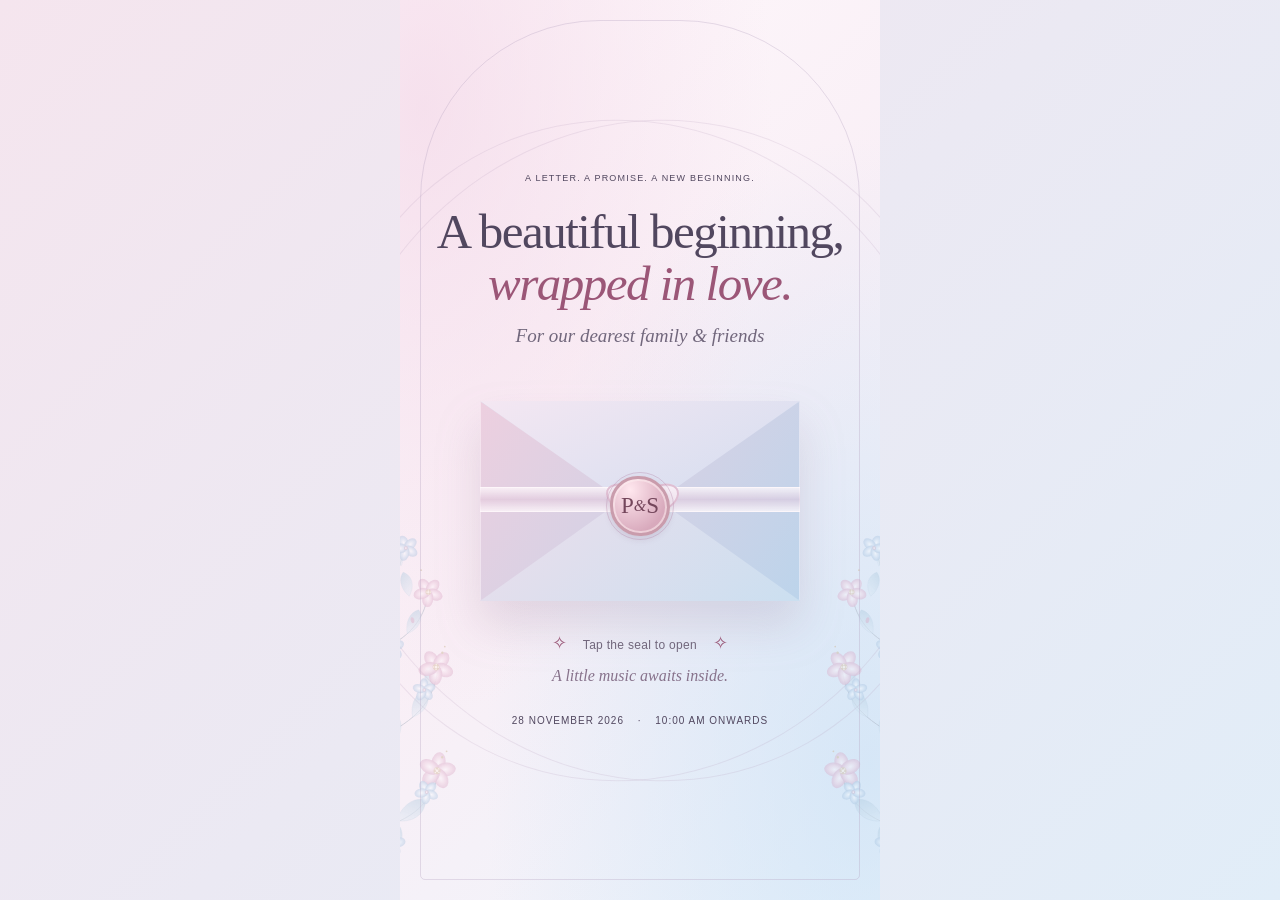
==== commit b4946261: "Add files via upload" ====
--- a/index.html
+++ b/index.html
@@ -4,19 +4,20 @@
   <meta charset="utf-8"/>
   <meta name="viewport" content="width=device-width, initial-scale=1, viewport-fit=cover"/>
   <meta name="theme-color" content="#f7e9f1"/>
-  <meta name="description" content="Together with our families, join us for the engagement of Piyush Kaushik and Samridhi Sharma. 28 November 2026 · The Cove, Panchkula."/>
+  <meta name="description" content="Together with our families, join us for the engagement of Piyush Kaushik and Samridhi Sharma. 28 November 2026, 10:00 AM onwards · The Cove, Panchkula."/>
   <meta property="og:title" content="Piyush & Samridhi | A beautiful beginning"/>
-  <meta property="og:description" content="You're invited! 28 November 2026 · The Cove, Sector 5, Panchkula."/>
+  <meta property="og:description" content="You're invited! 28 November 2026 · 10:00 AM onwards · The Cove, Sector 5, Panchkula."/>
   <meta property="og:type" content="website"/>
   <title>Piyush &amp; Samridhi · You're invited</title>
   <link rel="icon" type="image/svg+xml" href="assets/monogram.svg"/>
-  <link rel="stylesheet" href="experience.css?v=mobile-5"/>
-  <link rel="stylesheet" href="mobile.css?v=mobile-5"/>
+  <link rel="stylesheet" href="experience.css?v=illustrated-7"/>
+  <link rel="stylesheet" href="mobile.css?v=illustrated-7"/>
+  <link rel="stylesheet" href="storybook.css?v=illustrated-7"/>
   <script>document.documentElement.classList.add('js');document.documentElement.dataset.motion='on';</script>
-  <script src="experience.js?v=mobile-5" defer></script>
+  <script src="experience.js?v=illustrated-7" defer></script>
 </head>
 <body>
-  <a class="skip-link" href="#celebration" data-chapter="2">Skip to ceremony details</a>
+  <a class="skip-link" href="#celebration" data-chapter="3">Skip to ceremony details</a>
 
   <section class="envelope-screen" id="envelope-screen" aria-labelledby="envelope-title">
     <div class="envelope-orbit orbit-one" aria-hidden="true"></div>
@@ -24,19 +25,28 @@
     <img class="envelope-bouquet bouquet-left" src="assets/blossom-spray.svg" alt="" width="260" height="640"/>
     <img class="envelope-bouquet bouquet-right" src="assets/blossom-spray.svg" alt="" width="260" height="640"/>
     <div class="envelope-petals" aria-hidden="true"><span></span><span></span><span></span><span></span><span></span><span></span></div>
+    <div class="reveal-glow" aria-hidden="true"></div>
     <p class="eyebrow">A letter. A promise. A new beginning.</p>
     <h1 id="envelope-title">A beautiful beginning,<br/><em>wrapped in love.</em></h1>
     <p class="guest-line" id="guest-line">For our dearest family &amp; friends</p>
     <button class="envelope" id="open-envelope" aria-label="Open Piyush and Samridhi's engagement invitation">
-      <span class="envelope-paper" aria-hidden="true"><span class="paper-monogram">P <i>&amp;</i> S</span><span>YOU'RE INVITED</span></span>
+      <span class="envelope-paper" aria-hidden="true">
+        <span class="paper-topline">A LITTLE NOTE FROM OUR HEARTS</span>
+        <span class="paper-portrait"><img src="assets/piyush-illustration.svg" alt="" width="200" height="500"/><img src="assets/samridhi-illustration.svg" alt="" width="200" height="500"/></span>
+        <span class="paper-names">Piyush <i>&amp;</i> Samridhi</span>
+        <span class="paper-promise">Some beginnings are meant to be shared.</span>
+        <span class="paper-date">28 NOVEMBER 2026 · 10:00 AM ONWARDS</span>
+      </span>
       <span class="envelope-back" aria-hidden="true"></span>
       <span class="envelope-front" aria-hidden="true"></span>
       <span class="envelope-flap" aria-hidden="true"></span>
+      <span class="envelope-ribbon" aria-hidden="true"></span>
       <span class="wax-seal" aria-hidden="true">P<span>&amp;</span>S</span>
     </button>
     <p class="open-hint"><span aria-hidden="true">✧</span> Tap the seal to open <span aria-hidden="true">✧</span></p>
     <p class="music-note">A little music awaits inside.</p>
-    <p class="envelope-date">PIYUSH &amp; SAMRIDHI <span>·</span> 28.11.2026</p>
+    <p class="envelope-date">28 NOVEMBER 2026 <span>·</span> 10:00 AM ONWARDS</p>
+    <div class="opening-sparkles" aria-hidden="true"><span>✧</span><span>✦</span><span>✧</span><span>✦</span><span>✧</span><span>✧</span></div>
   </section>
 
   <main class="invitation" id="invitation">
@@ -59,7 +69,7 @@
         <header class="site-header">
           <a class="wordmark" href="#home" data-chapter="0" aria-label="Back to the beginning">P<i>&amp;</i>S</a>
           <span class="header-date">28 · 11 · 2026</span>
-          <button class="header-details" data-chapter="2">When &amp; where <span aria-hidden="true">↗</span></button>
+          <button class="header-details" data-chapter="3">When &amp; where <span aria-hidden="true">↗</span></button>
         </header>
 
         <div class="scene-stack">
@@ -70,14 +80,30 @@
               <div class="interlocking-rings" aria-hidden="true"><span></span><span></span><i>✦</i></div>
               <h1 class="couple-names" id="couple-names" tabindex="-1"><span>Piyush</span><i>&amp;</i><span>Samridhi</span></h1>
               <p class="script-line">A promise of forever.</p>
-              <p class="date-line"><span>Saturday, 28 November 2026</span><span>Panchkula</span></p>
+              <p class="date-line"><span>Saturday, 28 November 2026</span><span>10:00 AM onwards · Panchkula</span></p>
               <button class="continue-button" data-chapter="1">Let the story unfold <span aria-hidden="true">↓</span></button>
+            </div>
+          </section>
+
+          <section class="scene" id="together" data-scene aria-labelledby="together-title">
+            <div class="scene-content together-content">
+              <p class="eyebrow scene-kicker">02 / A little glimpse of us</p>
+              <h2 id="together-title" tabindex="-1">Two paths.<br/><em>One promise.</em></h2>
+              <button class="couple-portrait" id="replay-reunion" aria-label="Replay Piyush and Samridhi's illustrated reunion">
+                <svg class="portrait-arch" viewBox="0 0 310 330" aria-hidden="true"><path d="M30 310V145a125 125 0 0 1 250 0v165" stroke="#c6adca"/><path class="promise-thread" d="M35 285C-10 210 86 205 105 254s76 52 95-2 112-49 75 32" stroke="#bb829f" pathLength="1"/><circle cx="31" cy="143" r="4" fill="#fff9fd"/><circle cx="279" cy="143" r="4" fill="#fff9fd"/></svg>
+                <span class="portrait-person portrait-piyush"><span class="portrait-pose"><img src="assets/piyush-illustration.svg" alt="Piyush, illustrated with glasses, swept dark hair, a beard and a blue-grey suit." width="200" height="500"/></span></span>
+                <span class="portrait-person portrait-samridhi"><span class="portrait-pose"><img src="assets/samridhi-illustration.svg" alt="Samridhi, illustrated with glasses, long dark hair, an aqua sari and gold details." width="200" height="500"/></span></span>
+                <span class="portrait-heart" aria-hidden="true">♡</span>
+                <span class="portrait-replay-hint">Tap us to replay our little moment</span>
+              </button>
+              <p class="portrait-caption">A little bit of us.<br/>A whole lot of forever.</p>
+              <button class="continue-button" data-chapter="2">And the families behind our smiles <span aria-hidden="true">↓</span></button>
             </div>
           </section>
 
           <section class="scene" id="families" data-scene aria-labelledby="families-title">
             <div class="scene-content families-content">
-              <p class="eyebrow scene-kicker">02 / With love &amp; blessings</p>
+              <p class="eyebrow scene-kicker">03 / With love &amp; blessings</p>
               <h2 id="families-title" tabindex="-1">Two families.<br/><em>One forever.</em></h2>
               <p class="scene-description">Some moments are sweeter when shared with you.</p>
               <div class="family-pair">
@@ -85,13 +111,13 @@
                 <span class="family-amp" aria-hidden="true">&amp;</span>
                 <div><h3>Samridhi Sharma</h3><p>Daughter of</p><strong>Rajneesh Sharma &amp; Poonam Sharma</strong></div>
               </div>
-              <button class="continue-button" data-chapter="2">A date with destiny <span aria-hidden="true">↓</span></button>
+              <button class="continue-button" data-chapter="3">A date with destiny <span aria-hidden="true">↓</span></button>
             </div>
           </section>
 
           <section class="scene" id="celebration" data-scene aria-labelledby="celebration-title">
             <div class="scene-content celebration-content">
-              <p class="eyebrow scene-kicker">03 / You're a part of our story</p>
+              <p class="eyebrow scene-kicker">04 / You're a part of our story</p>
               <h2 id="celebration-title" tabindex="-1">Meet us at<br/><em>our beginning.</em></h2>
               <div class="occasion-details">
                 <div class="date-emblem"><span>NOV</span><strong>28</strong><span>SATURDAY · 2026</span></div>
@@ -101,10 +127,10 @@
                 <a class="button button-gold" href="https://maps.app.goo.gl/BYGhpzSYVJ5wRxBEA" target="_blank" rel="noopener noreferrer">Find the venue <span aria-hidden="true">↗</span></a>
                 <button class="button button-outline" data-calendar aria-haspopup="dialog" aria-controls="calendar-dialog">Add to calendar <span aria-hidden="true">＋</span></button>
               </div>
-              <p class="time-note">Ceremony time will be shared by the families.</p>
+              <p class="time-note"><time datetime="2026-11-28T10:00:00+05:30">10:00 AM onwards</time><span>India Standard Time</span></p>
               <div class="countdown-section" id="countdown-section">
-                <p id="countdown-caption">Until our engagement day</p>
-                <div class="countdown" id="countdown" role="timer" aria-label="Countdown to 28 November 2026 in India">
+                <p id="countdown-caption">Until our celebration begins</p>
+                <div class="countdown" id="countdown" role="timer" aria-label="Countdown to 10:00 AM on 28 November 2026 in India Standard Time">
                   <div><strong id="days">00</strong><span>DAYS</span></div><i aria-hidden="true">:</i>
                   <div><strong id="hours">00</strong><span>HOURS</span></div><i aria-hidden="true">:</i>
                   <div><strong id="minutes">00</strong><span>MINUTES</span></div><i aria-hidden="true">:</i>
@@ -117,15 +143,18 @@
 
           <section class="scene" id="with-love" data-scene aria-labelledby="closing-title">
             <div class="scene-content closing-content">
-              <p class="eyebrow scene-kicker">04 / The best part is having you there</p>
+              <p class="eyebrow scene-kicker">05 / The best part is having you there</p>
               <button class="love-mark" id="shower-petals" aria-label="Celebrate with a shower of petals" title="Celebrate with a shower of petals">♡<span>Tap for a little magic</span></button>
               <h2 id="closing-title" tabindex="-1">A little celebration.<br/><em>A lifetime of love.</em></h2>
               <p class="scene-description">Your presence &amp; blessings will make this day truly ours.</p>
-              <button class="film-button" id="watch-film"><span class="play-icon" aria-hidden="true">▶</span><span>Watch our invitation<small>A NOTE FROM OUR HEARTS · 0:26</small></span></button>
+              <div class="memory-actions">
+                <button class="film-button" id="watch-film"><span class="play-icon" aria-hidden="true">▶</span><span>Our invitation<small>WATCH THE FILM · 0:26</small></span></button>
+                <a class="keepsake-button" href="assets/our-keepsake.png" download="Piyush-and-Samridhi-keepsake.png"><span class="keepsake-icon" aria-hidden="true">♡</span><span>Our keepsake<small>SAVE THE ILLUSTRATED CARD</small></span></a>
+              </div>
               <noscript><p><a href="assets/invitation.mp4">Watch the invitation video</a></p></noscript>
               <p class="family-signoff">With love, the Kaushik &amp; Sharma families</p>
               <p class="hashtag">#PiyushSamridhiForever</p>
-              <div class="closing-actions"><button class="text-button" id="share-invitation">Share the love ↗</button><button class="text-button" id="replay-envelope">Open the envelope again ↺</button></div>
+              <div class="closing-actions"><button class="text-button" id="replay-envelope">Open the envelope again ↺</button></div>
             </div>
           </section>
         </div>
@@ -134,9 +163,10 @@
           <div class="chapter-meta"><span id="chapter-number">01</span><span class="chapter-rule" aria-hidden="true"></span><span id="chapter-label">The beginning</span></div>
           <div class="chapter-dots">
             <button data-chapter="0" aria-label="Chapter 1: The beginning" aria-current="step"><span></span></button>
-            <button data-chapter="1" aria-label="Chapter 2: Our families"><span></span></button>
-            <button data-chapter="2" aria-label="Chapter 3: The celebration"><span></span></button>
-            <button data-chapter="3" aria-label="Chapter 4: With love"><span></span></button>
+            <button data-chapter="1" aria-label="Chapter 2: A glimpse of us"><span></span></button>
+            <button data-chapter="2" aria-label="Chapter 3: Our families"><span></span></button>
+            <button data-chapter="3" aria-label="Chapter 4: The celebration"><span></span></button>
+            <button data-chapter="4" aria-label="Chapter 5: With love"><span></span></button>
           </div>
           <button class="next-chapter" id="next-chapter" aria-label="Next chapter"><span id="next-label">Swipe up to unfold</span><span class="scroll-arrow" aria-hidden="true">↓</span></button>
         </nav>
@@ -146,6 +176,7 @@
       <span class="story-stop" style="--stop:1" aria-hidden="true"></span>
       <span class="story-stop" style="--stop:2" aria-hidden="true"></span>
       <span class="story-stop" style="--stop:3" aria-hidden="true"></span>
+      <span class="story-stop" style="--stop:4" aria-hidden="true"></span>
       </div>
       </div>
     </div>
@@ -154,20 +185,20 @@
   <dialog class="calendar-sheet" id="calendar-dialog" aria-labelledby="calendar-title" aria-describedby="calendar-help">
     <div class="sheet-handle" aria-hidden="true"></div>
     <div class="calendar-heading"><div><p class="eyebrow">Keep a little space for us</p><h2 id="calendar-title">Save our date.</h2></div><button class="icon-button" id="close-calendar" aria-label="Close calendar options">×</button></div>
-    <p class="calendar-summary">Piyush &amp; Samridhi<br/><strong>28 November 2026 · The Cove, Panchkula</strong></p>
+    <p class="calendar-summary">Piyush &amp; Samridhi<br/><strong>28 November 2026 · 10:00 AM onwards, IST<br/>The Cove, Panchkula</strong></p>
     <div class="calendar-options">
       <a id="google-calendar" target="_blank" rel="noopener noreferrer"><span class="calendar-symbol google-symbol" aria-hidden="true">28</span><span>Google Calendar<small>Open a prefilled event, then tap Save</small></span><span aria-hidden="true">↗</span></a>
       <a id="outlook-calendar" target="_blank" rel="noopener noreferrer"><span class="calendar-symbol outlook-symbol" aria-hidden="true">O</span><span>Outlook<small>Open a prefilled event, then tap Save</small></span><span aria-hidden="true">↗</span></a>
       <a href="assets/engagement.ics" type="text/calendar"><span class="calendar-symbol apple-symbol" aria-hidden="true">＋</span><span>Apple Calendar / iPhone<small>Open the calendar file, then confirm Add</small></span><span aria-hidden="true">↗</span></a>
     </div>
-    <p id="calendar-help">Choose your calendar to confirm the event. Apple Calendar requires a calendar file; some browsers download it first. The date is saved as an all-day event until the families share the ceremony time.</p>
+    <p id="calendar-help">Starts at 10:00 AM, India Standard Time. No end time has been set; adjust the duration if your calendar asks. Apple Calendar opens a calendar file and some browsers download it first.</p>
     <button class="text-button calendar-download" id="download-calendar">Download a calendar file instead</button>
   </dialog>
 
   <dialog class="film-dialog" id="film-dialog" aria-labelledby="film-title">
     <div class="film-dialog-header"><h2 id="film-title">Our engagement invitation</h2><button class="icon-button close-film" id="close-film" aria-label="Close invitation video">×</button></div>
     <video id="invitation-video" controls playsinline preload="none" poster="assets/video-poster.jpg"><source src="assets/invitation.mp4" type="video/mp4"/>Your browser cannot play this video. <a href="assets/invitation.mp4">Download the invitation</a>.</video>
-    <p>Piyush &amp; Samridhi · 28 November 2026</p>
+    <p>Piyush &amp; Samridhi · 28 November 2026 · 10:00 AM onwards</p>
   </dialog>
   <audio id="background-music" loop preload="none" src="assets/music.m4a"></audio>
   <div class="toast" id="toast" role="status" aria-live="polite"></div>
--- a/experience.css
+++ b/experience.css
@@ -176,7 +176,7 @@
 .is-entering .world{animation:world-arrive 2s var(--ease) both}
 .is-entering .site-header,.is-entering .chapter-navigation{animation:word-arrive 1.5s var(--ease) .4s both}
 .motion-paused *,.motion-paused *::after{animation-play-state:paused!important}
-html:not(.js) .site-header,html:not(.js) .chapter-navigation,html:not(.js) [data-chapter],html:not(.js) [data-calendar],html:not(.js) #watch-film,html:not(.js) #share-invitation,html:not(.js) #replay-envelope,html:not(.js) #countdown-section,html:not(.js) .love-mark{display:none}
+html:not(.js) .site-header,html:not(.js) .chapter-navigation,html:not(.js) [data-chapter],html:not(.js) [data-calendar],html:not(.js) #watch-film,html:not(.js) #replay-envelope,html:not(.js) #countdown-section,html:not(.js) .love-mark{display:none}
 .envelope-bouquet{position:absolute;width:min(26vw,250px);height:55%;object-fit:contain;bottom:0;pointer-events:none;opacity:.62;z-index:-1;transform-origin:bottom center;animation:bouquet-sway 7s ease-in-out infinite alternate}
 .bouquet-left{left:-2%;rotate:-12deg}.bouquet-right{right:-2%;scale:-1 1;rotate:12deg;animation-delay:-3s}
 .envelope-petals{position:absolute;inset:0;overflow:hidden;pointer-events:none;z-index:-1}
--- a/mobile.css
+++ b/mobile.css
@@ -8,7 +8,7 @@
 .js .story-scroll{position:absolute;inset:0;overflow-x:hidden;overflow-y:auto;scroll-snap-type:y mandatory;overscroll-behavior-y:contain;scrollbar-width:none;scroll-timeline:--chapters block;-webkit-overflow-scrolling:touch}
 .story-scroll::-webkit-scrollbar{display:none}
 .story-scroll:focus-visible{outline:2px solid var(--gold);outline-offset:-3px}
-.js .story-track{position:relative;height:calc(var(--page-height,100svh) * 4)}
+.js .story-track{position:relative;height:calc(var(--page-height,100svh) * var(--chapter-count,5))}
 .js .story-stage{position:sticky;top:0;height:var(--page-height,100svh);overflow:hidden;contain:layout paint}
 .story-stop{display:none}
 .js .story-stop{display:block;position:absolute;top:calc(var(--stop) * var(--page-height,100svh));width:1px;height:1px;scroll-snap-align:start;scroll-snap-stop:always;pointer-events:none}
@@ -108,13 +108,15 @@
 .js.is-open[data-motion=on] .scene.is-active .couple-names>span:last-child{animation:none}
 .scene{will-change:transform,opacity}
 .js.has-scroll-timeline:not(.reader-mode) .scene{animation:chapter-one linear both;animation-timeline:--chapters}
-.js.has-scroll-timeline:not(.reader-mode) #families{animation-name:chapter-two}
-.js.has-scroll-timeline:not(.reader-mode) #celebration{animation-name:chapter-three}
-.js.has-scroll-timeline:not(.reader-mode) #with-love{animation-name:chapter-four}
-@keyframes chapter-one{0%{opacity:1;transform:translate3d(0,0,0) scale(1)}33.333%,100%{opacity:0;transform:translate3d(0,-18svh,0) scale(.98)}}
-@keyframes chapter-two{0%{opacity:0;transform:translate3d(0,18svh,0) scale(.98)}33.333%{opacity:1;transform:translate3d(0,0,0) scale(1)}66.667%,100%{opacity:0;transform:translate3d(0,-18svh,0) scale(.98)}}
-@keyframes chapter-three{0%,33.333%{opacity:0;transform:translate3d(0,18svh,0) scale(.98)}66.667%{opacity:1;transform:translate3d(0,0,0) scale(1)}100%{opacity:0;transform:translate3d(0,-18svh,0) scale(.98)}}
-@keyframes chapter-four{0%,66.667%{opacity:0;transform:translate3d(0,18svh,0) scale(.98)}100%{opacity:1;transform:translate3d(0,0,0) scale(1)}}
+.js.has-scroll-timeline:not(.reader-mode) #together{animation-name:chapter-two}
+.js.has-scroll-timeline:not(.reader-mode) #families{animation-name:chapter-three}
+.js.has-scroll-timeline:not(.reader-mode) #celebration{animation-name:chapter-four}
+.js.has-scroll-timeline:not(.reader-mode) #with-love{animation-name:chapter-five}
+@keyframes chapter-one{0%{opacity:1;transform:translate3d(0,0,0) scale(1)}25%,100%{opacity:0;transform:translate3d(0,-18svh,0) scale(.98)}}
+@keyframes chapter-two{0%{opacity:0;transform:translate3d(0,18svh,0) scale(.98)}25%{opacity:1;transform:translate3d(0,0,0) scale(1)}50%,100%{opacity:0;transform:translate3d(0,-18svh,0) scale(.98)}}
+@keyframes chapter-three{0%,25%{opacity:0;transform:translate3d(0,18svh,0) scale(.98)}50%{opacity:1;transform:translate3d(0,0,0) scale(1)}75%,100%{opacity:0;transform:translate3d(0,-18svh,0) scale(.98)}}
+@keyframes chapter-four{0%,50%{opacity:0;transform:translate3d(0,18svh,0) scale(.98)}75%{opacity:1;transform:translate3d(0,0,0) scale(1)}100%{opacity:0;transform:translate3d(0,-18svh,0) scale(.98)}}
+@keyframes chapter-five{0%,75%{opacity:0;transform:translate3d(0,18svh,0) scale(.98)}100%{opacity:1;transform:translate3d(0,0,0) scale(1)}}
 .calendar-sheet{position:fixed;inset:auto 0 0;width:100%;max-width:480px;max-height:calc(100dvh - 16px);margin:0 auto;padding:10px 22px calc(20px + env(safe-area-inset-bottom));border:1px solid #d8bfd3;border-bottom:0;border-radius:28px 28px 0 0;background:linear-gradient(150deg,#fff9fd,#edf5fd);color:var(--ink);overflow-y:auto;overscroll-behavior:contain}
 .calendar-sheet::backdrop{background:#55496388;backdrop-filter:blur(5px)}
 .calendar-sheet[open]{animation:sheet-arrive .35s var(--ease)}
--- a/storybook.css
+++ b/storybook.css
@@ -0,0 +1,148 @@
+.family-pair{grid-template-columns:1fr;gap:7px;max-width:350px}
+.family-pair>div{min-width:0}
+.family-pair h3{font-size:31px;white-space:nowrap;line-height:1.2;margin-bottom:4px}
+.family-pair strong{display:block;max-width:310px;margin-inline:auto;font-size:13px}
+.family-pair p{margin-bottom:2px}
+.family-amp{font-size:25px;line-height:1}
+.chapter-navigation{grid-template-columns:1fr 48px;gap:0 6px}
+.chapter-meta{grid-column:1/-1;justify-content:center;min-height:27px;gap:8px}
+#chapter-number{font-size:22px}.chapter-rule{width:20px}
+.chapter-dots{grid-column:1;justify-content:center}
+.chapter-dots>button{width:44px;height:48px}
+.chapter-dots>button>span{width:21px;height:3px;border-radius:3px}
+.chapter-dots>button[aria-current=step]>span{transform:none;box-shadow:none;background:linear-gradient(90deg,#a86c8c,#91b2d0)}
+.next-chapter{grid-column:2;width:48px;min-height:48px;min-width:48px;padding:0;gap:0;border:1px solid #baa3bd55;border-radius:50%;background:#fff9fc66}
+#next-label{position:absolute;width:1px;height:1px;overflow:hidden;clip-path:inset(50%);white-space:nowrap}
+.next-chapter .scroll-arrow{font-size:24px}
+.time-note{display:flex;justify-content:center;align-items:baseline;gap:9px;max-width:none;margin:12px auto 0}
+.time-note time{font-size:16px;font-weight:500;color:var(--gold)}
+.time-note>span{font-size:9px;color:var(--soft)}
+.timezone{display:none}
+.together-content h2{font-size:clamp(47px,12vw,58px)}
+.together-content>.continue-button{display:none}
+.couple-portrait{--portrait-height:min(31svh,270px);position:relative;display:block;width:100%;max-width:320px;height:calc(var(--portrait-height) + 22px);padding:0;margin:20px auto 14px;border:0;background:none;isolation:isolate}
+.portrait-arch{position:absolute;inset:-8px 0 17px;width:100%;height:calc(100% - 10px);fill:none;stroke-width:1;opacity:.8;pointer-events:none}
+.portrait-arch>path:first-child{stroke-dasharray:3 5}
+.promise-thread{stroke-width:1.2;stroke-dasharray:1;stroke-dashoffset:calc(1 - var(--reunion,1));opacity:.55}
+.portrait-person{position:absolute;bottom:22px;width:calc(var(--portrait-height) * .4);height:var(--portrait-height);will-change:transform}
+.portrait-person img{display:block;width:100%;height:100%;object-fit:contain;pointer-events:none;user-select:none}
+.portrait-pose{display:block;width:100%;height:100%}
+.portrait-piyush{left:calc(50% - var(--portrait-height) * .38);transform:translate3d(calc((1 - var(--reunion,1)) * -150px),0,0) rotate(calc((1 - var(--reunion,1)) * -8deg))}
+.portrait-samridhi{right:calc(50% - var(--portrait-height) * .38);transform:translate3d(calc((1 - var(--reunion,1)) * 150px),0,0) rotate(calc((1 - var(--reunion,1)) * 8deg))}
+.portrait-heart{position:absolute;top:42%;left:calc(50% - 13px);font:32px/1 var(--serif);color:var(--gold);opacity:var(--reunion,1);transform:scale(calc(.3 + var(--reunion,1) * .7));pointer-events:none}
+.portrait-replay-hint{position:absolute;bottom:0;left:0;width:100%;font-size:10px;line-height:1.5;letter-spacing:.2px;color:var(--soft)}
+.portrait-caption{font:italic 21px/1.35 var(--serif);color:#8b6381}
+.js.is-open .portrait-pose>img{animation:portrait-breathe 5s ease-in-out infinite}
+.js.is-open .portrait-samridhi .portrait-pose>img{animation-delay:-2.5s}
+.reuniting .portrait-piyush .portrait-pose{animation:rejoin-left 1.6s var(--ease) both}
+.reuniting .portrait-samridhi .portrait-pose{animation:rejoin-right 1.6s var(--ease) both}
+.reuniting .portrait-heart{animation:promise-bloom 1.6s var(--ease) both}
+.couple-names>span:first-child{translate:calc(var(--scene-away,0) * -48px) 0}
+.couple-names>span:last-child{translate:calc(var(--scene-away,0) * 48px) 0}
+.scene-kicker{translate:0 calc(var(--scene-distance,0) * -16px)}
+.family-pair>div:first-child{translate:calc(var(--scene-away,0) * -55px) 0}
+.family-pair>div:last-child{translate:calc(var(--scene-away,0) * 55px) 0}
+.date-emblem{transform:translateX(calc(var(--scene-distance,0) * -42px)) rotate(calc(var(--scene-distance,0) * -12deg))}
+.venue-details{transform:translateX(calc(var(--scene-distance,0) * 48px))}
+.countdown-section{translate:0 calc(var(--scene-away,0) * 22px)}
+.memory-actions{display:grid;grid-template-columns:1fr 1fr;gap:11px;margin-top:22px}
+.memory-actions>.film-button,.keepsake-button{display:flex;flex-direction:column;align-items:center;justify-content:center;gap:8px;min-height:110px;margin:0;padding:12px 8px;border:1px solid #c4b3ce99;border-radius:19px;background:#fff9fd66;text-align:center;text-decoration:none;transform:translateY(calc(var(--scene-away,0) * 32px))}
+.memory-actions>.film-button{background:#f7edf555}
+.memory-actions .play-icon{width:34px;height:34px;font-size:10px}
+.memory-actions .play-icon::after{inset:-4px}
+.memory-actions .film-button>span:last-child,.keepsake-button>span:last-child{font-size:13px;line-height:1.4}
+.memory-actions .film-button small,.keepsake-button small{display:block;font-size:7px;line-height:1.5;letter-spacing:.5px;margin-top:3px;color:var(--soft)}
+.keepsake-icon{display:grid;place-items:center;width:34px;height:34px;border:1px solid #a5b9d0;border-radius:9px;background:#eaf3fc99;color:var(--blue-ink);font:30px/1 var(--serif)}
+.closing-actions{margin-top:10px}
+.reveal-glow{position:absolute;inset:10% -20%;background:radial-gradient(ellipse,#fffdf7,transparent 64%);pointer-events:none;z-index:-1;opacity:0;scale:.6;transition:opacity 1.3s ease,scale 1.8s var(--ease)}
+.opening .reveal-glow{opacity:1;scale:1.25}
+.envelope-ribbon{position:absolute;top:43%;left:0;width:100%;height:25px;z-index:4;background:linear-gradient(#fff9fcbb,#e3c9dc88,#fff9fcbb);border-block:1px solid #fff9fccc;transition:transform .85s var(--ease),opacity .6s}
+.envelope-ribbon::before,.envelope-ribbon::after{content:"";position:absolute;width:37px;height:23px;top:-3px;left:calc(50% - 35px);border:2px solid #e0bfd3;border-radius:60% 90% 30% 90%;background:#f8edf5cc;transform:rotate(15deg)}
+.envelope-ribbon::after{left:calc(50% - 1px);transform:scaleX(-1) rotate(15deg)}
+.opening .envelope-ribbon{transform:translateX(95%) rotate(8deg);opacity:0}
+.envelope-front{box-shadow:inset 0 0 0 1px #fff9fc77}
+.envelope-paper{inset:auto 12px 0;height:var(--letter-height,min(335px,56svh));padding:16px 9px;gap:7px;justify-content:center;opacity:0;border:1px solid #c5adc5;border-radius:100px 100px 5px 5px;background:radial-gradient(ellipse at 20% 10%,#fce7f1aa,transparent 55%),linear-gradient(145deg,#fffdfb,#f3f3fc);box-shadow:0 12px 25px #7864851a;transform:translateY(15px) scale(.8);transform-origin:center bottom;transition:transform 1.2s var(--ease) .35s,opacity .4s ease .4s}
+.envelope-paper::before{content:"";position:absolute;inset:8px;border:1px solid #c9b7cd88;border-radius:92px 92px 2px 2px;pointer-events:none}
+.envelope-paper>.paper-topline{font-size:7px;letter-spacing:1px;color:var(--gold)}
+.paper-portrait{--figure-height:var(--letter-art-height,min(21svh,160px));position:relative;display:block;width:100%;height:var(--figure-height);flex-shrink:0}
+.paper-portrait>img{position:absolute;bottom:0;width:calc(var(--figure-height) * .4);height:100%;object-fit:contain}
+.paper-portrait>img:first-child{left:calc(50% - var(--figure-height) * .38)}.paper-portrait>img:last-child{right:calc(50% - var(--figure-height) * .38)}
+.paper-names{font:400 28px/1.1 var(--serif);color:var(--blue-ink);white-space:nowrap;letter-spacing:-.5px}
+.paper-names i{font-size:23px;color:var(--gold)}
+.paper-promise{font:italic 13px/1.3 var(--serif);color:var(--gold)}
+.envelope-paper>span.paper-date{font:500 7px/1.6 var(--sans);letter-spacing:.6px;color:var(--soft)}
+.envelope{transition:transform .7s var(--ease),translate 1.2s var(--ease)}
+.opening .envelope{translate:0 var(--opening-drop,0px);rotate:0deg;transform:none}
+.js .opening .envelope{animation:none}
+.envelope-screen.opening .envelope-paper{opacity:1;transform:translateY(calc(var(--letter-lift,212px) * -1)) rotate(-2deg) scale(1)}
+.opening .paper-portrait>img:first-child{animation:paper-left .9s var(--ease) .45s both}
+.opening .paper-portrait>img:last-child{animation:paper-right .9s var(--ease) .45s both}
+.opening .paper-names,.opening .paper-promise,.opening .paper-date{animation:word-arrive .7s var(--ease) .8s both}
+.compact-letter .paper-promise{display:none}
+.envelope-screen.departing{transform:translateY(-25px) scale(1.035)}
+.opening-sparkles{position:absolute;inset:0;pointer-events:none}
+.opening-sparkles>span{position:absolute;font:25px var(--serif);color:#b88ca9;opacity:0}
+.opening-sparkles>span:nth-child(1){left:16%;top:35%;--dx:-15px;--dy:-75px}
+.opening-sparkles>span:nth-child(2){right:16%;top:35%;--dx:20px;--dy:-95px}
+.opening-sparkles>span:nth-child(3){left:10%;top:55%;--dx:-10px;--dy:-60px}
+.opening-sparkles>span:nth-child(4){right:10%;top:55%;--dx:10px;--dy:-45px}
+.opening-sparkles>span:nth-child(5){left:32%;top:28%;--dx:-20px;--dy:-65px}
+.opening-sparkles>span:nth-child(6){right:27%;top:29%;--dx:25px;--dy:-70px}
+.opening .opening-sparkles>span{animation:opening-sparkle 1.7s ease-out .6s both}
+.opening .opening-sparkles>span:nth-child(even){animation-delay:.85s;color:#8aabc6}
+@keyframes portrait-breathe{0%,100%{translate:0 0}50%{translate:0 -2px}}
+@keyframes rejoin-left{0%{opacity:0;transform:translateX(-110px) rotate(-8deg)}75%{opacity:1;transform:translateX(3px) rotate(1deg)}100%{opacity:1;transform:none}}
+@keyframes rejoin-right{0%{opacity:0;transform:translateX(110px) rotate(8deg)}75%{opacity:1;transform:translateX(-3px) rotate(-1deg)}100%{opacity:1;transform:none}}
+@keyframes promise-bloom{0%,35%{opacity:0;scale:.2}80%{opacity:1;scale:1.2}100%{opacity:1;scale:1}}
+@keyframes paper-left{from{opacity:0;translate:-45px 0}to{opacity:1;translate:0 0}}
+@keyframes paper-right{from{opacity:0;translate:45px 0}to{opacity:1;translate:0 0}}
+@keyframes opening-sparkle{0%{opacity:0;transform:translate(0,25px) scale(.2)}35%{opacity:.8}100%{opacity:0;transform:translate(var(--dx),var(--dy)) scale(1.1) rotate(45deg)}}
+@media(max-height:780px){
+  .family-pair{grid-template-columns:1fr;gap:4px;margin-top:17px}
+  .family-pair h3{font-size:28px;margin-bottom:3px}
+  .family-pair strong{font-size:12px;line-height:1.5}
+  .family-pair p{font-size:10px;line-height:1.4}
+  .family-amp{font-size:21px;margin:0}
+  .families-content>.continue-button{display:none}
+  .together-content h2{font-size:45px}
+  .couple-portrait{--portrait-height:190px;margin:14px auto 10px}
+  .portrait-caption{font-size:19px}
+  .time-note{margin-top:9px}
+  .time-note time{font-size:14px}
+  .memory-actions{margin-top:14px}
+  .memory-actions>.film-button,.keepsake-button{min-height:96px;padding:9px 6px;gap:6px}
+  .closing-content .scene-description{margin-top:12px}
+}
+@media(max-height:610px){
+  .family-pair{margin-top:17px;gap:4px}.family-pair h3{font-size:27px}
+  .together-content h2{font-size:38px}
+  .couple-portrait{--portrait-height:155px;margin:14px auto 8px}
+  .portrait-caption{font-size:18px}
+  .portrait-replay-hint{font-size:9px}
+  .time-note{margin-top:7px;gap:8px}.time-note time{font-size:12px}.time-note>span{font-size:8px}
+  .closing-content>.love-mark{position:absolute;top:0;right:0;margin:0;min-width:44px;min-height:44px;font-size:35px}
+  .closing-content>.love-mark>span{display:none}
+  .closing-content>.scene-kicker{min-height:44px;padding-right:40px;display:flex;align-items:center;justify-content:center;margin-bottom:6px}
+  .memory-actions{margin-top:12px}
+  .memory-actions>.film-button,.keepsake-button{min-height:85px;padding:7px 5px;gap:5px}
+  .memory-actions .film-button>span:last-child,.keepsake-button>span:last-child{font-size:12px}
+  .memory-actions .film-button small,.keepsake-button small{font-size:6px;letter-spacing:.25px}
+}
+@media(max-height:500px){
+  .envelope-paper{padding:11px 8px;gap:4px}
+  .paper-names{font-size:24px}.paper-promise{font-size:11px}
+}
+html:not(.js) .portrait-person,.reader-mode .portrait-person{transform:none}
+html:not(.js) .portrait-heart,.reader-mode .portrait-heart{opacity:1;transform:none}
+html:not(.js) .promise-thread,.reader-mode .promise-thread{stroke-dashoffset:0}
+html:not(.js) .couple-portrait{cursor:default}
+.reader-mode .scene-kicker,.reader-mode .couple-names>span,.reader-mode .family-pair>div,.reader-mode .countdown-section{translate:none}
+.reader-mode .date-emblem,.reader-mode .venue-details,.reader-mode .memory-actions>*{transform:none}
+@media print{
+  .portrait-person,.portrait-pose{transform:none!important}
+  .portrait-heart{opacity:1}
+  .portrait-arch{display:none}
+  .memory-actions,.portrait-replay-hint{display:none}
+  .scene-kicker,.couple-names>span:first-child,.couple-names>span:last-child,.family-pair>div:first-child,.family-pair>div:last-child,.countdown-section{translate:none}
+  .date-emblem,.venue-details{transform:none}
+}
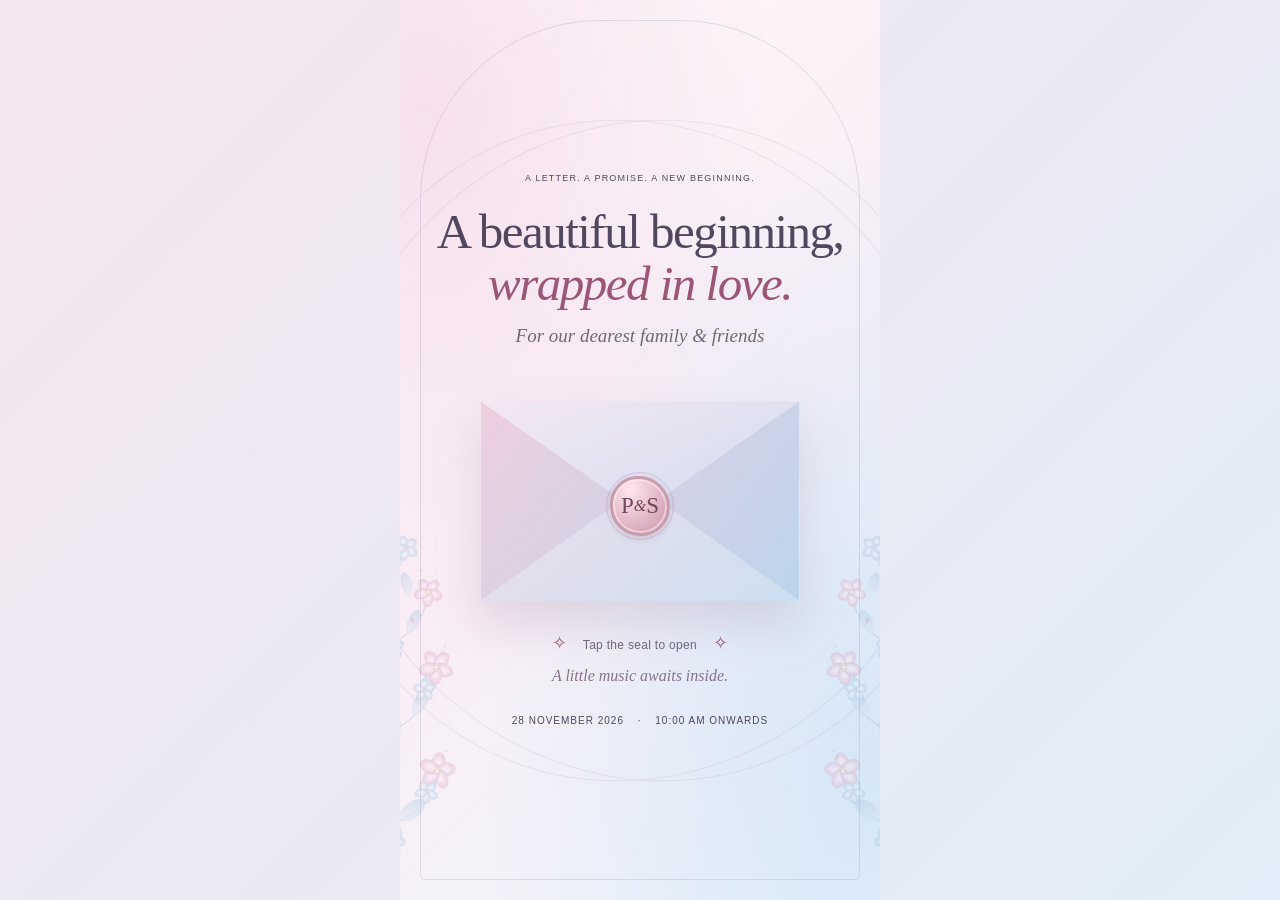
==== commit 3a765edb: "Add files via upload" ====
--- a/index.html
+++ b/index.html
@@ -40,7 +40,6 @@
       <span class="envelope-back" aria-hidden="true"></span>
       <span class="envelope-front" aria-hidden="true"></span>
       <span class="envelope-flap" aria-hidden="true"></span>
-      <span class="envelope-ribbon" aria-hidden="true"></span>
       <span class="wax-seal" aria-hidden="true">P<span>&amp;</span>S</span>
     </button>
     <p class="open-hint"><span aria-hidden="true">✧</span> Tap the seal to open <span aria-hidden="true">✧</span></p>
--- a/storybook.css
+++ b/storybook.css
@@ -56,10 +56,6 @@
 .closing-actions{margin-top:10px}
 .reveal-glow{position:absolute;inset:10% -20%;background:radial-gradient(ellipse,#fffdf7,transparent 64%);pointer-events:none;z-index:-1;opacity:0;scale:.6;transition:opacity 1.3s ease,scale 1.8s var(--ease)}
 .opening .reveal-glow{opacity:1;scale:1.25}
-.envelope-ribbon{position:absolute;top:43%;left:0;width:100%;height:25px;z-index:4;background:linear-gradient(#fff9fcbb,#e3c9dc88,#fff9fcbb);border-block:1px solid #fff9fccc;transition:transform .85s var(--ease),opacity .6s}
-.envelope-ribbon::before,.envelope-ribbon::after{content:"";position:absolute;width:37px;height:23px;top:-3px;left:calc(50% - 35px);border:2px solid #e0bfd3;border-radius:60% 90% 30% 90%;background:#f8edf5cc;transform:rotate(15deg)}
-.envelope-ribbon::after{left:calc(50% - 1px);transform:scaleX(-1) rotate(15deg)}
-.opening .envelope-ribbon{transform:translateX(95%) rotate(8deg);opacity:0}
 .envelope-front{box-shadow:inset 0 0 0 1px #fff9fc77}
 .envelope-paper{inset:auto 12px 0;height:var(--letter-height,min(335px,56svh));padding:16px 9px;gap:7px;justify-content:center;opacity:0;border:1px solid #c5adc5;border-radius:100px 100px 5px 5px;background:radial-gradient(ellipse at 20% 10%,#fce7f1aa,transparent 55%),linear-gradient(145deg,#fffdfb,#f3f3fc);box-shadow:0 12px 25px #7864851a;transform:translateY(15px) scale(.8);transform-origin:center bottom;transition:transform 1.2s var(--ease) .35s,opacity .4s ease .4s}
 .envelope-paper::before{content:"";position:absolute;inset:8px;border:1px solid #c9b7cd88;border-radius:92px 92px 2px 2px;pointer-events:none}
